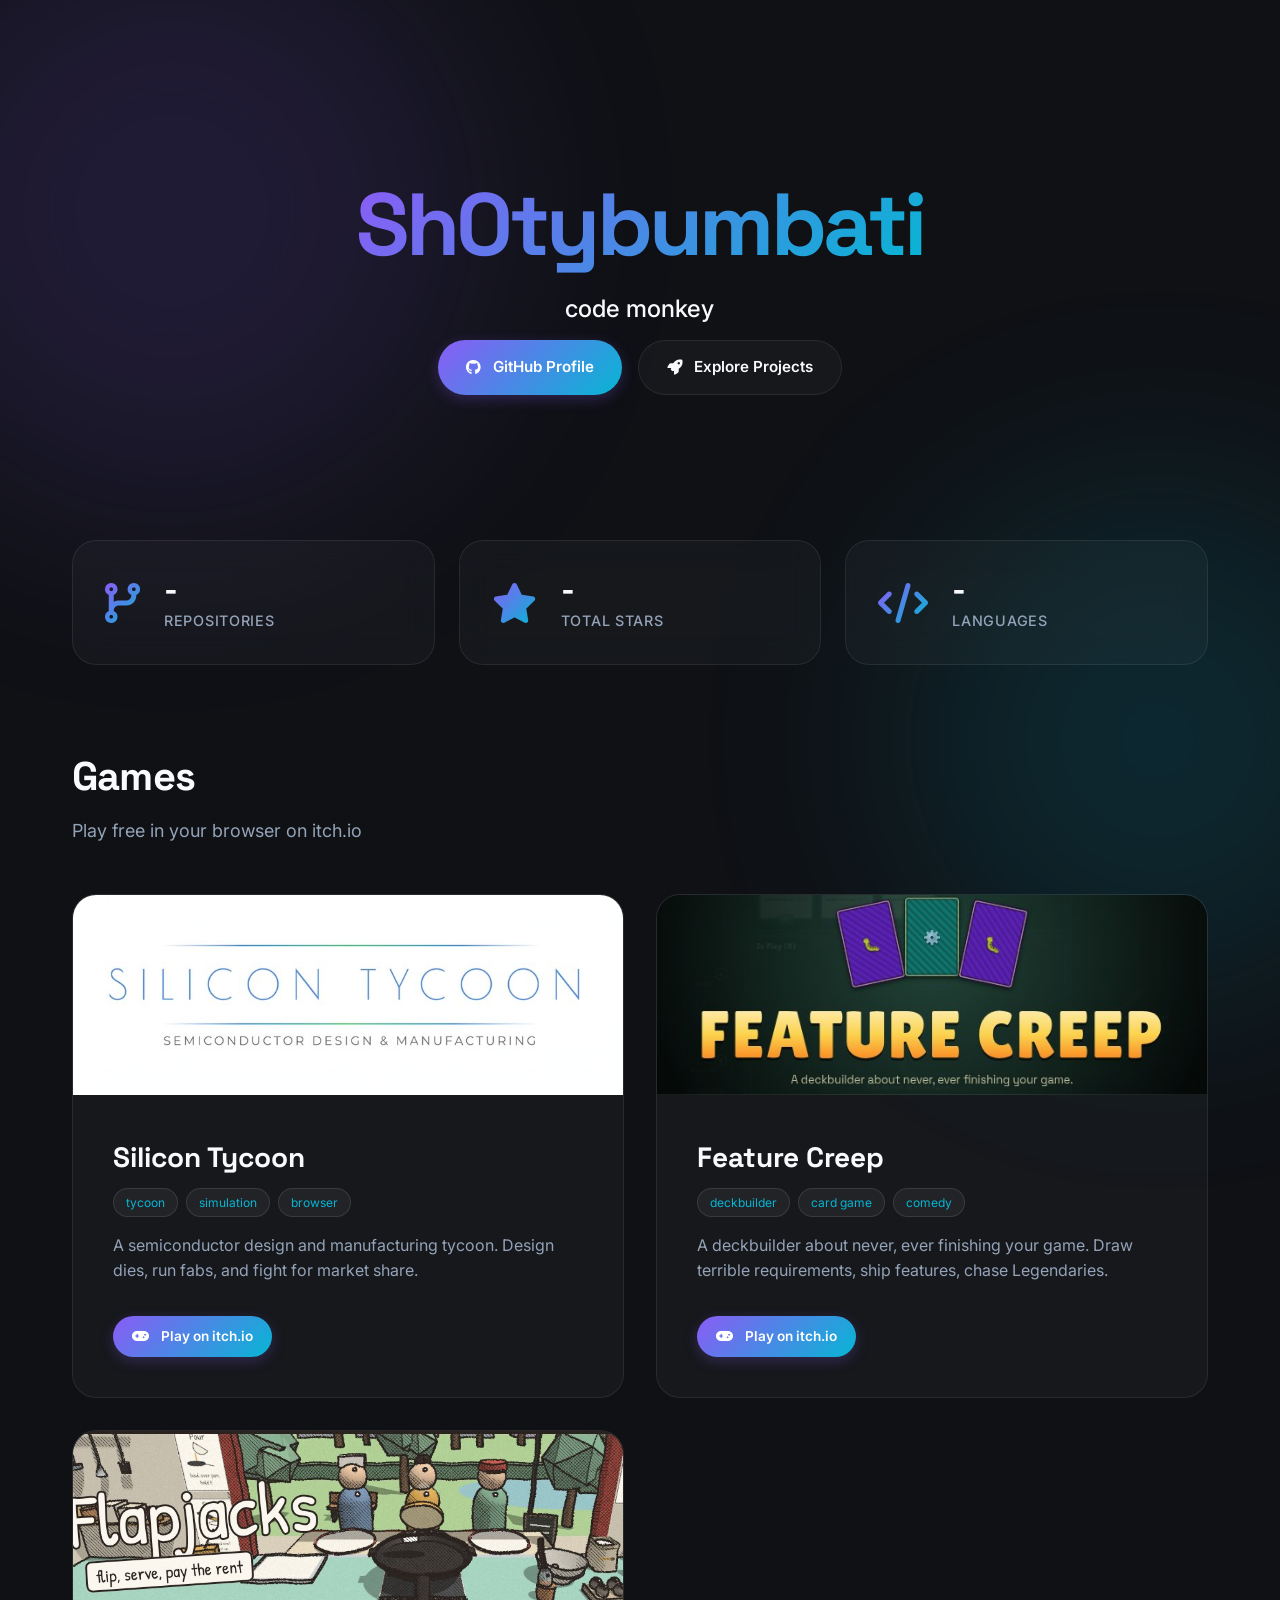
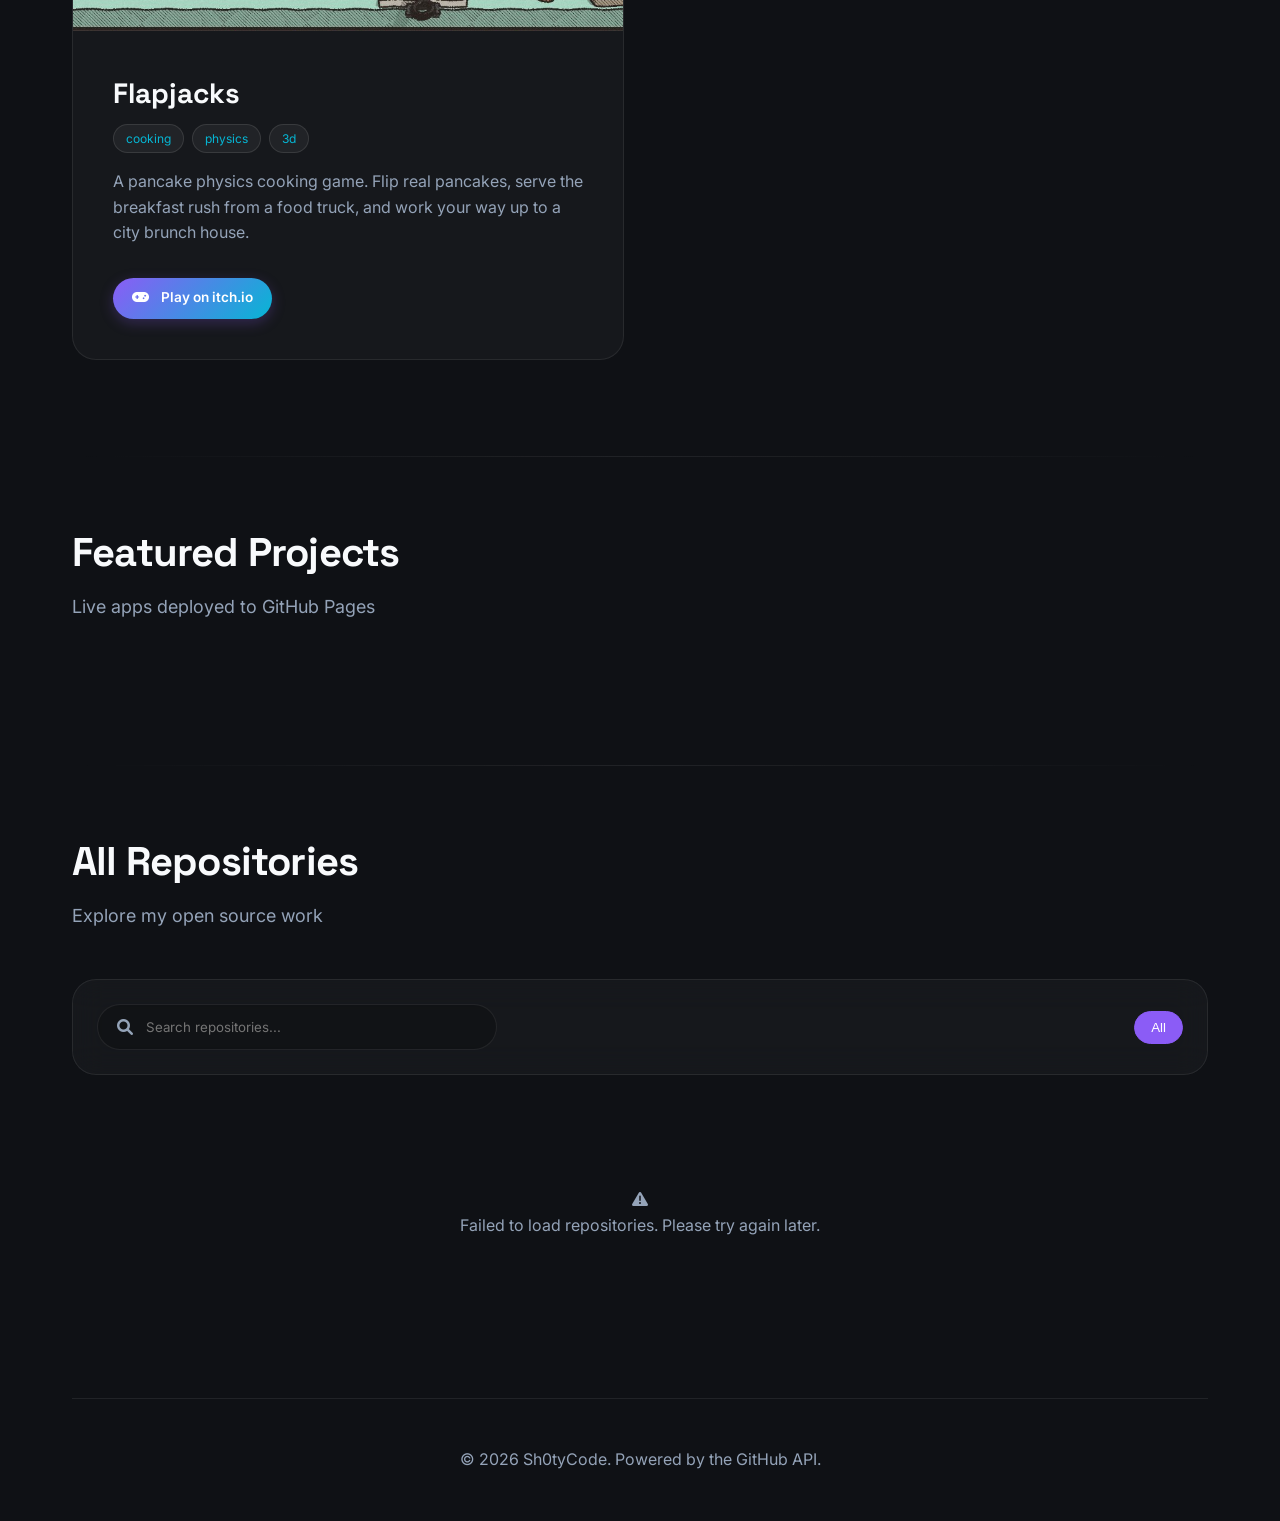
==== index.html @ 75cff3b1 "Add Flapjacks to the Games section Co-Authored-By: Claude Opus 5.5 <noreply@anthropic.com>" ====
<!DOCTYPE html>
<html lang="en">
<head>
    <meta charset="UTF-8">
    <meta name="viewport" content="width=device-width, initial-scale=1.0">
    <title>Sh0tyCode Portfolio</title>
    <!-- Modern Fonts -->
    <link rel="preconnect" href="https://fonts.googleapis.com">
    <link rel="preconnect" href="https://fonts.gstatic.com" crossorigin>
    <link href="https://fonts.googleapis.com/css2?family=Inter:wght@300;400;500;600&family=Space+Grotesk:wght@500;700&display=swap" rel="stylesheet">
    <link href="https://cdnjs.cloudflare.com/ajax/libs/font-awesome/6.0.0/css/all.min.css" rel="stylesheet">
    <link rel="stylesheet" href="style.css">
</head>
<body>
    <!-- Background Effects -->
    <div class="bg-glow bg-glow-1"></div>
    <div class="bg-glow bg-glow-2"></div>

    <div class="container">
        <!-- Hero Section -->
        <header class="hero">
            <div class="hero-content">
                <h1 class="hero-title">Sh0tybumbati</h1>
                <p class="hero-subtitle">code monkey</p>
                <div class="hero-links">
                    <a href="https://github.com/sh0tybumbati" class="btn btn-primary" target="_blank">
                        <i class="fab fa-github"></i> GitHub Profile
                    </a>
                    <a href="#featured" class="btn btn-secondary">
                        <i class="fas fa-rocket"></i> Explore Projects
                    </a>
                </div>
            </div>
        </header>

        <main class="main-content">
            <!-- Stats Section (Moved up for impact) -->
            <div class="stats-grid">
                <div class="stat-card glass-panel">
                    <i class="fas fa-code-branch stat-icon"></i>
                    <div class="stat-details">
                        <span class="stat-number" id="totalRepos">-</span>
                        <span class="stat-label">Repositories</span>
                    </div>
                </div>
                <div class="stat-card glass-panel">
                    <i class="fas fa-star stat-icon"></i>
                    <div class="stat-details">
                        <span class="stat-number" id="totalStars">-</span>
                        <span class="stat-label">Total Stars</span>
                    </div>
                </div>
                <div class="stat-card glass-panel">
                    <i class="fas fa-code stat-icon"></i>
                    <div class="stat-details">
                        <span class="stat-number" id="totalLanguages">-</span>
                        <span class="stat-label">Languages</span>
                    </div>
                </div>
            </div>

            <!-- Games Section: hand-maintained, since the game repos are private and the GitHub API can't list them -->
            <section id="games" class="section">
                <div class="section-header">
                    <h2 class="section-title">Games</h2>
                    <p class="section-subtitle">Play free in your browser on itch.io</p>
                </div>
                <div class="featured-grid">
                    <div class="featured-card">
                        <div class="featured-image" style="background-image: url('assets/img/silicon-tycoon.jpg');"></div>
                        <div class="featured-content">
                            <div style="margin-bottom: 1rem;">
                                <h3 class="featured-title" style="margin-bottom: 0.5rem;">Silicon Tycoon</h3>
                                <div style="display: flex; gap: 0.5rem; flex-wrap: wrap;">
                                    <span style="font-size: 0.75rem; padding: 0.25rem 0.75rem; background: rgba(255,255,255,0.05); border-radius: 99px; color: var(--accent-secondary); border: 1px solid rgba(255,255,255,0.1);">tycoon</span>
                                    <span style="font-size: 0.75rem; padding: 0.25rem 0.75rem; background: rgba(255,255,255,0.05); border-radius: 99px; color: var(--accent-secondary); border: 1px solid rgba(255,255,255,0.1);">simulation</span>
                                    <span style="font-size: 0.75rem; padding: 0.25rem 0.75rem; background: rgba(255,255,255,0.05); border-radius: 99px; color: var(--accent-secondary); border: 1px solid rgba(255,255,255,0.1);">browser</span>
                                </div>
                            </div>
                            <p class="featured-description">A semiconductor design and manufacturing tycoon. Design dies, run fabs, and fight for market share.</p>
                            <div class="featured-links">
                                <a href="https://sh0tybumbati.itch.io/silicon-tycoon" target="_blank" rel="noopener" class="btn btn-primary" style="padding: 0.6rem 1.2rem; font-size: 0.85rem;">
                                    <i class="fas fa-gamepad"></i> Play on itch.io
                                </a>
                            </div>
                        </div>
                    </div>
                    <div class="featured-card">
                        <div class="featured-image" style="background-image: url('assets/img/feature-creep.jpg');"></div>
                        <div class="featured-content">
                            <div style="margin-bottom: 1rem;">
                                <h3 class="featured-title" style="margin-bottom: 0.5rem;">Feature Creep</h3>
                                <div style="display: flex; gap: 0.5rem; flex-wrap: wrap;">
                                    <span style="font-size: 0.75rem; padding: 0.25rem 0.75rem; background: rgba(255,255,255,0.05); border-radius: 99px; color: var(--accent-secondary); border: 1px solid rgba(255,255,255,0.1);">deckbuilder</span>
                                    <span style="font-size: 0.75rem; padding: 0.25rem 0.75rem; background: rgba(255,255,255,0.05); border-radius: 99px; color: var(--accent-secondary); border: 1px solid rgba(255,255,255,0.1);">card game</span>
                                    <span style="font-size: 0.75rem; padding: 0.25rem 0.75rem; background: rgba(255,255,255,0.05); border-radius: 99px; color: var(--accent-secondary); border: 1px solid rgba(255,255,255,0.1);">comedy</span>
                                </div>
                            </div>
                            <p class="featured-description">A deckbuilder about never, ever finishing your game. Draw terrible requirements, ship features, chase Legendaries.</p>
                            <div class="featured-links">
                                <a href="https://sh0tybumbati.itch.io/feature-creep" target="_blank" rel="noopener" class="btn btn-primary" style="padding: 0.6rem 1.2rem; font-size: 0.85rem;">
                                    <i class="fas fa-gamepad"></i> Play on itch.io
                                </a>
                            </div>
                        </div>
                    </div>
                    <div class="featured-card">
                        <div class="featured-image" style="background-image: url('assets/img/flapjacks.jpg');"></div>
                        <div class="featured-content">
                            <div style="margin-bottom: 1rem;">
                                <h3 class="featured-title" style="margin-bottom: 0.5rem;">Flapjacks</h3>
                                <div style="display: flex; gap: 0.5rem; flex-wrap: wrap;">
                                    <span style="font-size: 0.75rem; padding: 0.25rem 0.75rem; background: rgba(255,255,255,0.05); border-radius: 99px; color: var(--accent-secondary); border: 1px solid rgba(255,255,255,0.1);">cooking</span>
                                    <span style="font-size: 0.75rem; padding: 0.25rem 0.75rem; background: rgba(255,255,255,0.05); border-radius: 99px; color: var(--accent-secondary); border: 1px solid rgba(255,255,255,0.1);">physics</span>
                                    <span style="font-size: 0.75rem; padding: 0.25rem 0.75rem; background: rgba(255,255,255,0.05); border-radius: 99px; color: var(--accent-secondary); border: 1px solid rgba(255,255,255,0.1);">3d</span>
                                </div>
                            </div>
                            <p class="featured-description">A pancake physics cooking game. Flip real pancakes, serve the breakfast rush from a food truck, and work your way up to a city brunch house.</p>
                            <div class="featured-links">
                                <a href="https://sh0tybumbati.itch.io/flapjacks" target="_blank" rel="noopener" class="btn btn-primary" style="padding: 0.6rem 1.2rem; font-size: 0.85rem;">
                                    <i class="fas fa-gamepad"></i> Play on itch.io
                                </a>
                            </div>
                        </div>
                    </div>
                </div>
            </section>

            <div class="divider"></div>

            <!-- Featured Projects Section -->
            <section id="featured" class="section">
                <div class="section-header">
                    <h2 class="section-title">Featured Projects</h2>
                    <p class="section-subtitle">Live apps deployed to GitHub Pages</p>
                </div>
                <div id="featuredProjects" class="featured-grid">
                    <!-- Featured injected here via JS -->
                </div>
            </section>

            <div class="divider"></div>

            <!-- All Repositories Section -->
            <section id="all-repos" class="section">
                <div class="section-header">
                    <h2 class="section-title">All Repositories</h2>
                    <p class="section-subtitle">Explore my open source work</p>
                </div>

                <div class="controls-panel glass-panel">
                    <div class="search-wrapper">
                        <i class="fas fa-search search-icon"></i>
                        <input type="text" class="search-input" placeholder="Search repositories..." id="searchInput">
                    </div>
                    <div class="filter-wrapper" id="filterContainer">
                        <button class="filter-btn active" data-filter="all">All</button>
                        <!-- Language filters injected here via JS -->
                    </div>
                </div>

                <div id="loading" class="state-message">
                    <div class="spinner"></div>
                    <p>Fetching repositories...</p>
                </div>

                <div id="error" class="state-message error" style="display: none;">
                    <i class="fas fa-exclamation-triangle"></i>
                    <p>Failed to load repositories. Please try again later.</p>
                </div>

                <div id="noResults" class="state-message" style="display: none;">
                    <i class="fas fa-ghost"></i>
                    <p>No repositories found matching your search.</p>
                </div>

                <div id="reposGrid" class="repos-grid">
                    <!-- Repos injected here via JS -->
                </div>
            </section>
        </main>

        <footer class="footer">
            <p>&copy; 2026 Sh0tyCode. Powered by the GitHub API.</p>
        </footer>
    </div>

    <script src="script.js"></script>
</body>
</html>
---- style.css ----
:root {
    /* Modern Dark Theme Colors */
    --bg-dark: #0f1115;
    --bg-card: rgba(255, 255, 255, 0.03);
    --bg-card-hover: rgba(255, 255, 255, 0.06);
    --border-color: rgba(255, 255, 255, 0.08);
    
    /* Accents */
    --accent-primary: #8b5cf6;
    --accent-secondary: #06b6d4;
    --accent-gradient: linear-gradient(135deg, var(--accent-primary), var(--accent-secondary));
    
    /* Text */
    --text-main: #f8fafc;
    --text-muted: #94a3b8;
    
    /* Typography */
    --font-sans: 'Inter', system-ui, -apple-system, sans-serif;
    --font-display: 'Space Grotesk', system-ui, -apple-system, sans-serif;
}

* {
    margin: 0;
    padding: 0;
    box-sizing: border-box;
}

body {
    background-color: var(--bg-dark);
    color: var(--text-main);
    font-family: var(--font-sans);
    line-height: 1.6;
    overflow-x: hidden;
    position: relative;
    min-height: 100vh;
}

/* Background Ambient Glow */
.bg-glow {
    position: fixed;
    border-radius: 50%;
    filter: blur(120px);
    z-index: -1;
    opacity: 0.15;
}

.bg-glow-1 {
    top: -10%;
    left: -10%;
    width: 600px;
    height: 600px;
    background: var(--accent-primary);
}

.bg-glow-2 {
    bottom: -10%;
    right: -10%;
    width: 500px;
    height: 500px;
    background: var(--accent-secondary);
}

.container {
    max-width: 1200px;
    margin: 0 auto;
    padding: 0 2rem;
}

/* Glassmorphism Panel Base */
.glass-panel {
    background: var(--bg-card);
    border: 1px solid var(--border-color);
    backdrop-filter: blur(16px);
    -webkit-backdrop-filter: blur(16px);
    border-radius: 24px;
}

/* Buttons */
.btn {
    display: inline-flex;
    align-items: center;
    gap: 0.75rem;
    padding: 0.875rem 1.75rem;
    border-radius: 99px;
    font-weight: 600;
    text-decoration: none;
    transition: all 0.3s ease;
    font-size: 0.95rem;
}

.btn-primary {
    background: var(--accent-gradient);
    color: white;
    box-shadow: 0 4px 14px rgba(139, 92, 246, 0.25);
}

.btn-primary:hover {
    transform: translateY(-2px);
    box-shadow: 0 6px 20px rgba(139, 92, 246, 0.4);
}

.btn-secondary {
    background: var(--bg-card);
    color: var(--text-main);
    border: 1px solid var(--border-color);
}

.btn-secondary:hover {
    background: var(--bg-card-hover);
    transform: translateY(-2px);
}

/* Hero Section */
.hero {
    min-height: 60vh;
    display: flex;
    flex-direction: column;
    justify-content: center;
    align-items: center;
    text-align: center;
    padding: 6rem 0 4rem;
}

.hero-badge {
    display: inline-block;
    padding: 0.5rem 1rem;
    background: rgba(139, 92, 246, 0.1);
    color: #a78bfa;
    border-radius: 99px;
    font-size: 0.875rem;
    font-weight: 600;
    margin-bottom: 1.5rem;
    border: 1px solid rgba(139, 92, 246, 0.2);
}

.hero-title {
    font-family: var(--font-display);
    font-size: clamp(3rem, 8vw, 5.5rem);
    font-weight: 700;
    line-height: 1.1;
    margin-bottom: 1rem;
    background: var(--accent-gradient);
    -webkit-background-clip: text;
    -webkit-text-fill-color: transparent;
    letter-spacing: -0.04em;
}

.hero-subtitle {
    font-size: 1.5rem;
    color: var(--text-main);
    font-weight: 500;
    margin-bottom: 0.75rem;
}

.hero-description {
    font-size: 1.125rem;
    color: var(--text-muted);
    max-width: 600px;
    margin: 0 auto 2.5rem;
}

.hero-links {
    display: flex;
    gap: 1rem;
    justify-content: center;
}

/* Stats Section */
.stats-grid {
    display: grid;
    grid-template-columns: repeat(auto-fit, minmax(250px, 1fr));
    gap: 1.5rem;
    margin-bottom: 5rem;
}

.stat-card {
    padding: 2rem;
    display: flex;
    align-items: center;
    gap: 1.5rem;
    transition: transform 0.3s ease;
}

.stat-card:hover {
    transform: translateY(-5px);
}

.stat-icon {
    font-size: 2.5rem;
    background: var(--accent-gradient);
    -webkit-background-clip: text;
    -webkit-text-fill-color: transparent;
}

.stat-details {
    display: flex;
    flex-direction: column;
}

.stat-number {
    font-family: var(--font-display);
    font-size: 2rem;
    font-weight: 700;
    line-height: 1;
    margin-bottom: 0.25rem;
}

.stat-label {
    color: var(--text-muted);
    font-size: 0.9rem;
    font-weight: 500;
    text-transform: uppercase;
    letter-spacing: 0.05em;
}

/* Common Section Styles */
.section {
    margin-bottom: 6rem;
}

.section-header {
    margin-bottom: 3rem;
}

.section-title {
    font-family: var(--font-display);
    font-size: 2.5rem;
    margin-bottom: 0.5rem;
    letter-spacing: -0.02em;
}

.section-subtitle {
    color: var(--text-muted);
    font-size: 1.125rem;
}

/* Featured Projects Grid */
.featured-grid {
    display: grid;
    grid-template-columns: repeat(auto-fit, minmax(400px, 1fr));
    gap: 2rem;
}

.featured-card {
    background: var(--bg-card);
    border: 1px solid var(--border-color);
    border-radius: 24px;
    display: flex;
    flex-direction: column;
    transition: all 0.4s cubic-bezier(0.175, 0.885, 0.32, 1.275);
    position: relative;
    overflow: hidden;
}

.featured-image {
    width: 100%;
    height: 200px;
    background-size: cover;
    background-position: center;
    border-bottom: 1px solid var(--border-color);
}

.featured-content {
    padding: 2.5rem;
    display: flex;
    flex-direction: column;
    flex-grow: 1;
}

.featured-card::before {
    content: '';
    position: absolute;
    top: 0;
    left: 0;
    width: 100%;
    height: 4px;
    background: var(--accent-gradient);
    opacity: 0;
    transition: opacity 0.3s ease;
}

.featured-card:hover {
    transform: translateY(-8px);
    background: var(--bg-card-hover);
    box-shadow: 0 20px 40px rgba(0, 0, 0, 0.2);
}

.featured-card:hover::before {
    opacity: 1;
}

.featured-title {
    font-family: var(--font-display);
    font-size: 1.75rem;
    margin-bottom: 1rem;
}

.featured-description {
    color: var(--text-muted);
    margin-bottom: 2rem;
    flex-grow: 1;
}

.featured-links {
    display: flex;
    gap: 1rem;
}

/* Divider */
.divider {
    height: 1px;
    background: linear-gradient(90deg, transparent, var(--border-color), transparent);
    margin: 4rem 0;
}

/* Controls Panel (Search & Filter) */
.controls-panel {
    padding: 1.5rem;
    margin-bottom: 3rem;
    display: flex;
    flex-direction: column;
    gap: 1.5rem;
}

@media (min-width: 768px) {
    .controls-panel {
        flex-direction: row;
        align-items: center;
        justify-content: space-between;
    }
}

.search-wrapper {
    position: relative;
    flex: 1;
    max-width: 400px;
}

.search-icon {
    position: absolute;
    left: 1.25rem;
    top: 50%;
    transform: translateY(-50%);
    color: var(--text-muted);
}

.search-input {
    width: 100%;
    background: rgba(0,0,0,0.2);
    border: 1px solid var(--border-color);
    border-radius: 99px;
    padding: 0.875rem 1.25rem 0.875rem 3rem;
    color: var(--text-main);
    font-family: var(--font-sans);
    transition: all 0.3s ease;
}

.search-input:focus {
    outline: none;
    border-color: var(--accent-primary);
    background: rgba(0,0,0,0.4);
}

.filter-wrapper {
    display: flex;
    gap: 0.5rem;
    flex-wrap: wrap;
}

.filter-btn {
    background: transparent;
    border: 1px solid var(--border-color);
    color: var(--text-muted);
    padding: 0.5rem 1rem;
    border-radius: 99px;
    cursor: pointer;
    font-weight: 500;
    transition: all 0.2s ease;
}

.filter-btn:hover {
    color: var(--text-main);
    border-color: var(--text-muted);
}

.filter-btn.active {
    background: var(--accent-primary);
    color: white;
    border-color: var(--accent-primary);
}

/* Regular Repos Grid */
.repos-grid {
    display: grid;
    grid-template-columns: repeat(auto-fill, minmax(300px, 1fr));
    gap: 1.5rem;
}

.repo-card {
    background: var(--bg-card);
    border: 1px solid var(--border-color);
    border-radius: 16px;
    padding: 1.5rem;
    display: flex;
    flex-direction: column;
    transition: all 0.3s ease;
}

.repo-card:hover {
    background: var(--bg-card-hover);
    transform: translateY(-4px);
    border-color: rgba(255, 255, 255, 0.15);
}

.repo-header {
    display: flex;
    justify-content: space-between;
    align-items: flex-start;
    margin-bottom: 0.75rem;
}

.repo-name {
    font-weight: 600;
    font-size: 1.25rem;
    color: var(--text-main);
    text-decoration: none;
    word-break: break-word;
}

.repo-name:hover {
    color: var(--accent-primary);
}

.repo-description {
    color: var(--text-muted);
    font-size: 0.95rem;
    margin-bottom: 1.5rem;
    flex-grow: 1;
}

.repo-stats {
    display: flex;
    gap: 1.25rem;
    margin-bottom: 1.5rem;
    color: var(--text-muted);
    font-size: 0.875rem;
}

.repo-meta {
    display: flex;
    justify-content: space-between;
    align-items: center;
    font-size: 0.8rem;
    color: var(--text-muted);
}

.language-dot {
    display: inline-block;
    width: 8px;
    height: 8px;
    border-radius: 50%;
    margin-right: 6px;
}

/* State Messages */
.state-message {
    text-align: center;
    padding: 4rem 0;
    color: var(--text-muted);
}

.spinner {
    width: 40px;
    height: 40px;
    border: 3px solid rgba(255,255,255,0.1);
    border-top-color: var(--accent-primary);
    border-radius: 50%;
    margin: 0 auto 1rem;
    animation: spin 1s linear infinite;
}

@keyframes spin {
    to { transform: rotate(360deg); }
}

/* Footer */
.footer {
    text-align: center;
    padding: 3rem 0;
    color: var(--text-muted);
    border-top: 1px solid var(--border-color);
}

/* Responsive */
@media (max-width: 768px) {
    .featured-grid {
        grid-template-columns: 1fr;
    }
    
    .hero {
        min-height: auto;
        padding: 4rem 0;
    }
    
    .hero-links {
        flex-direction: column;
    }
}
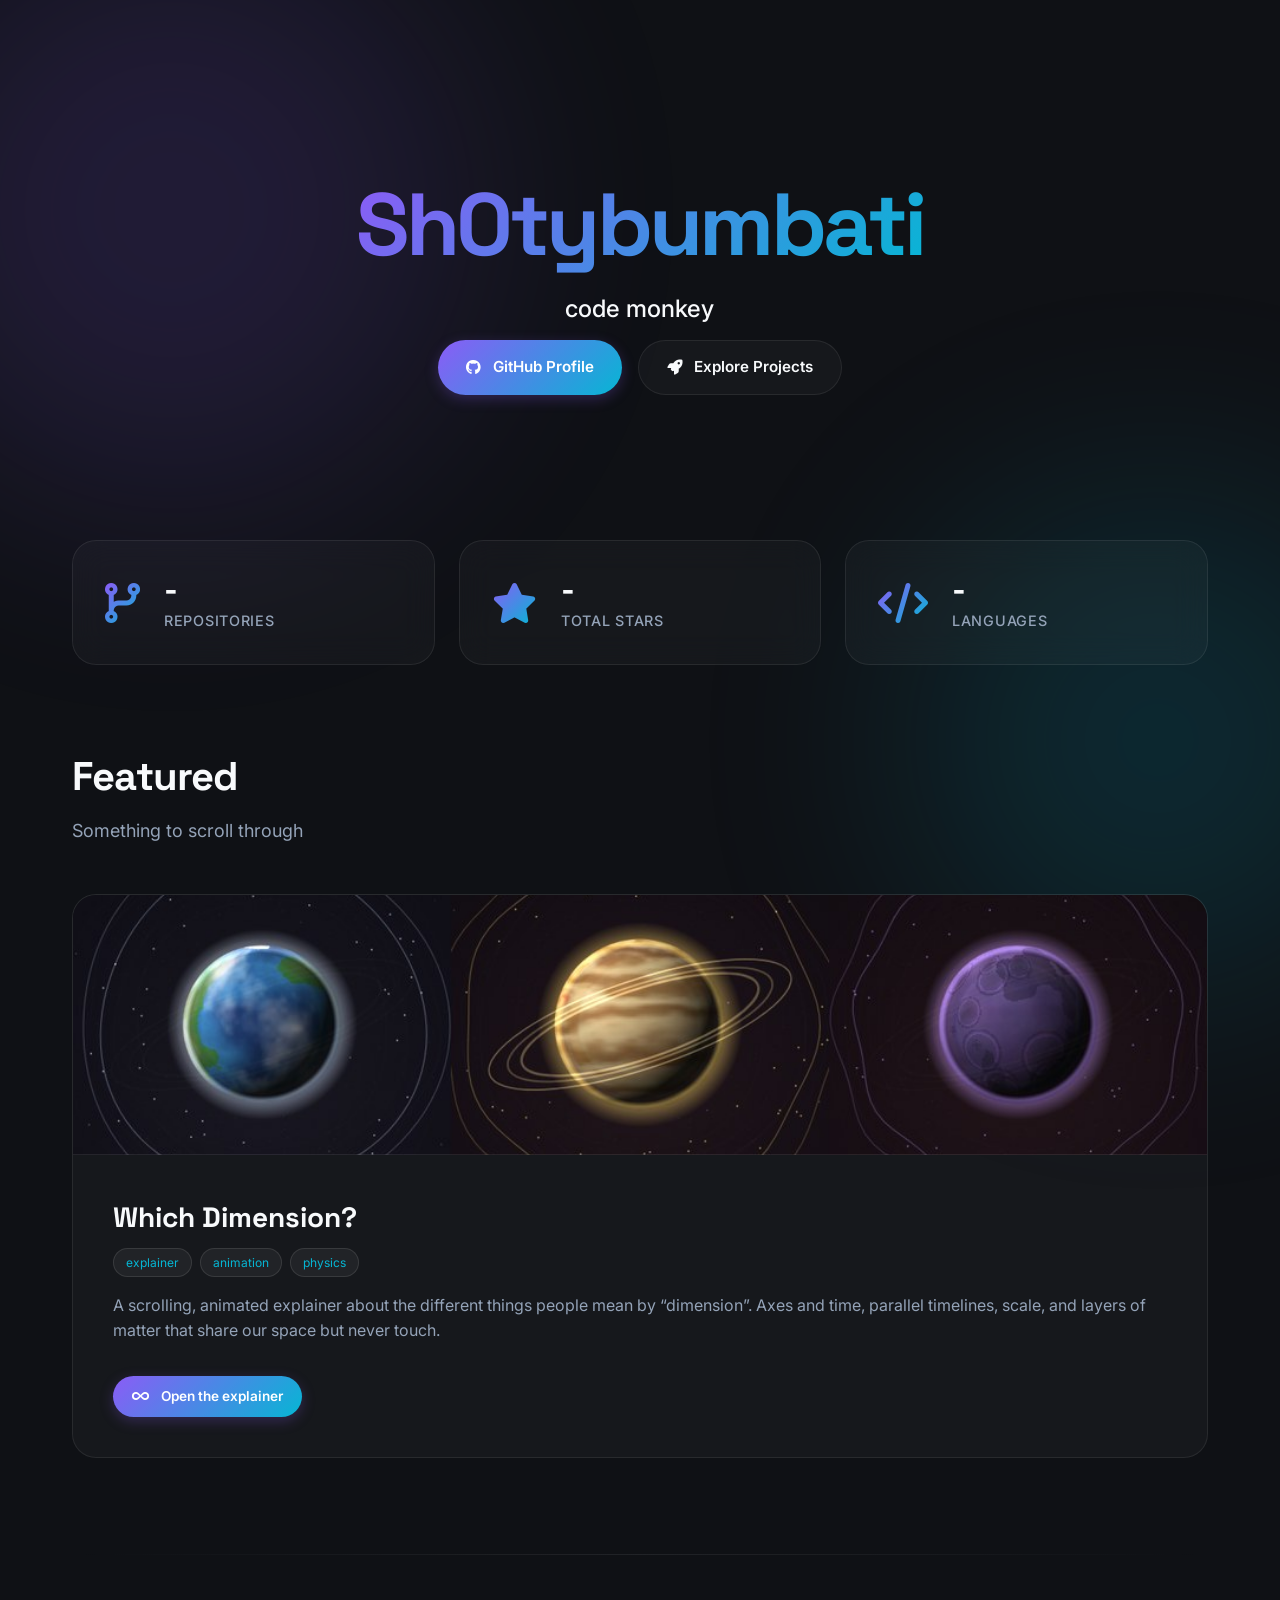
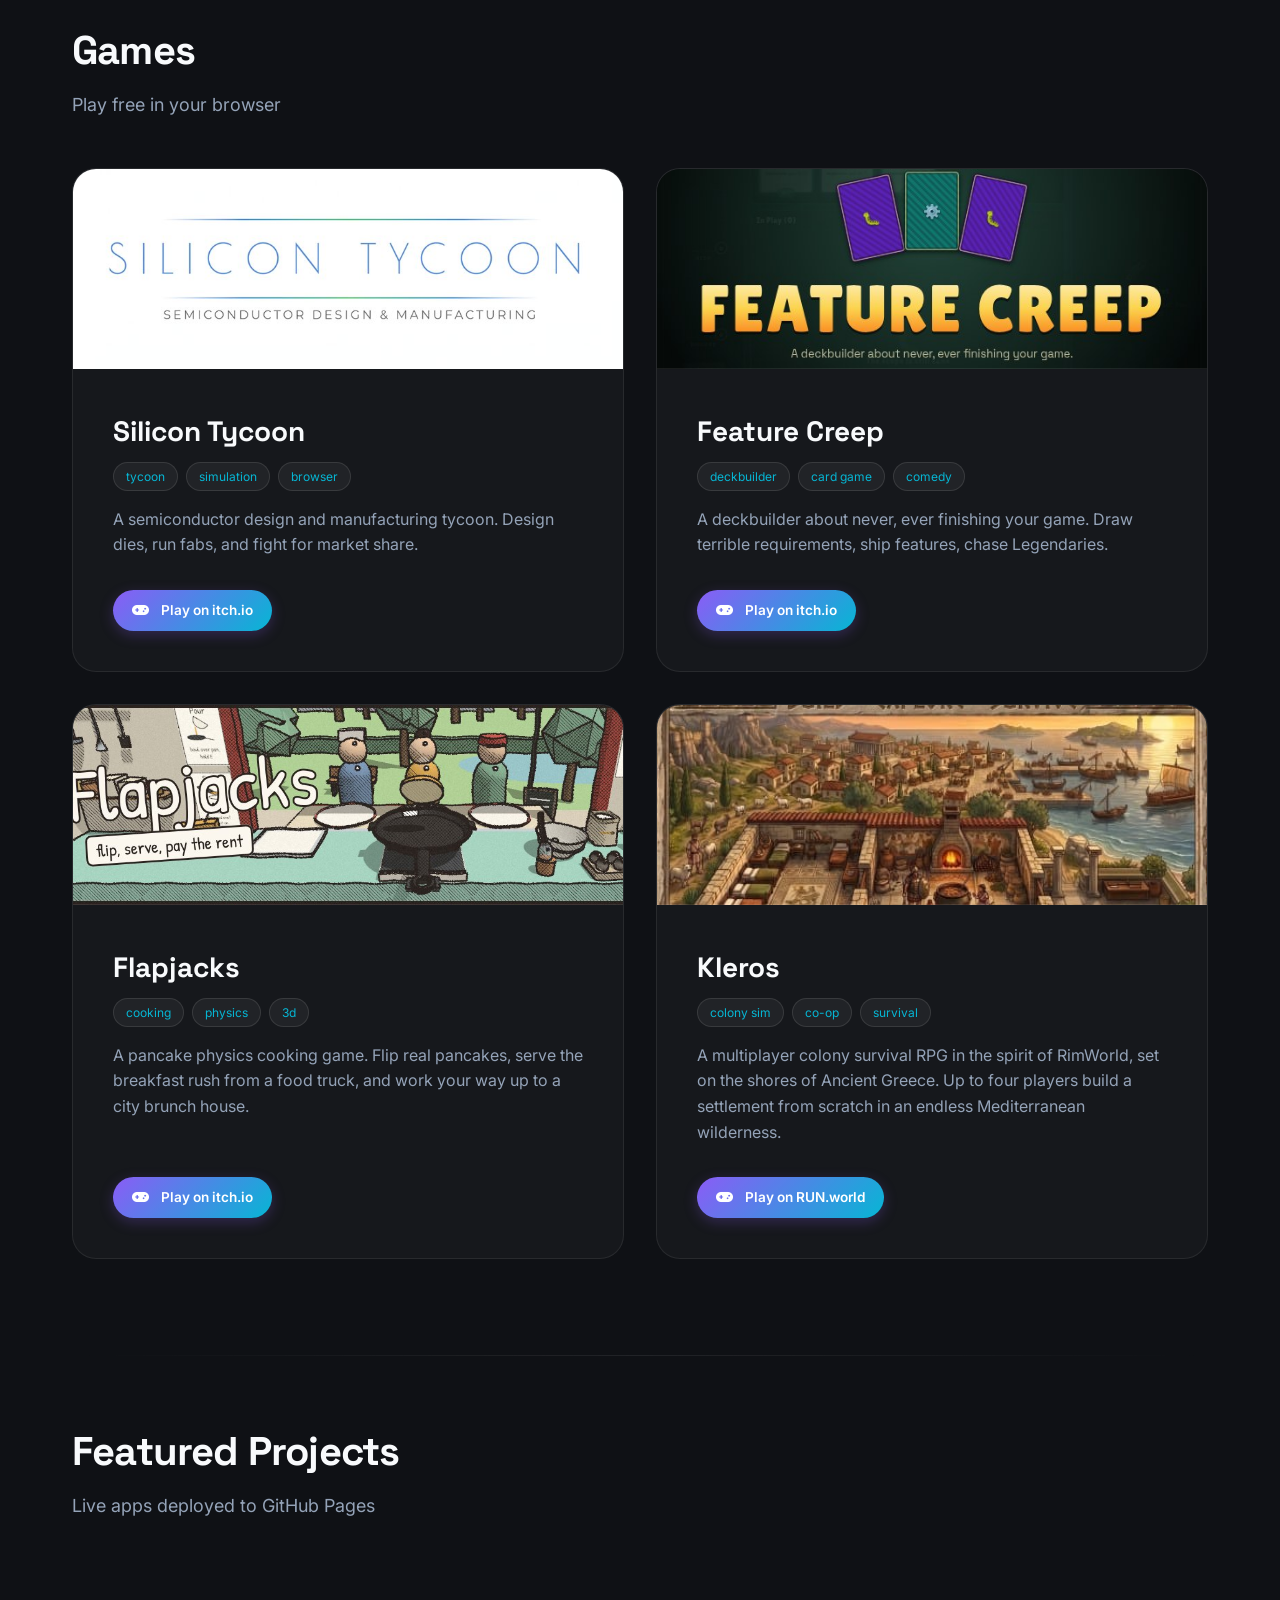
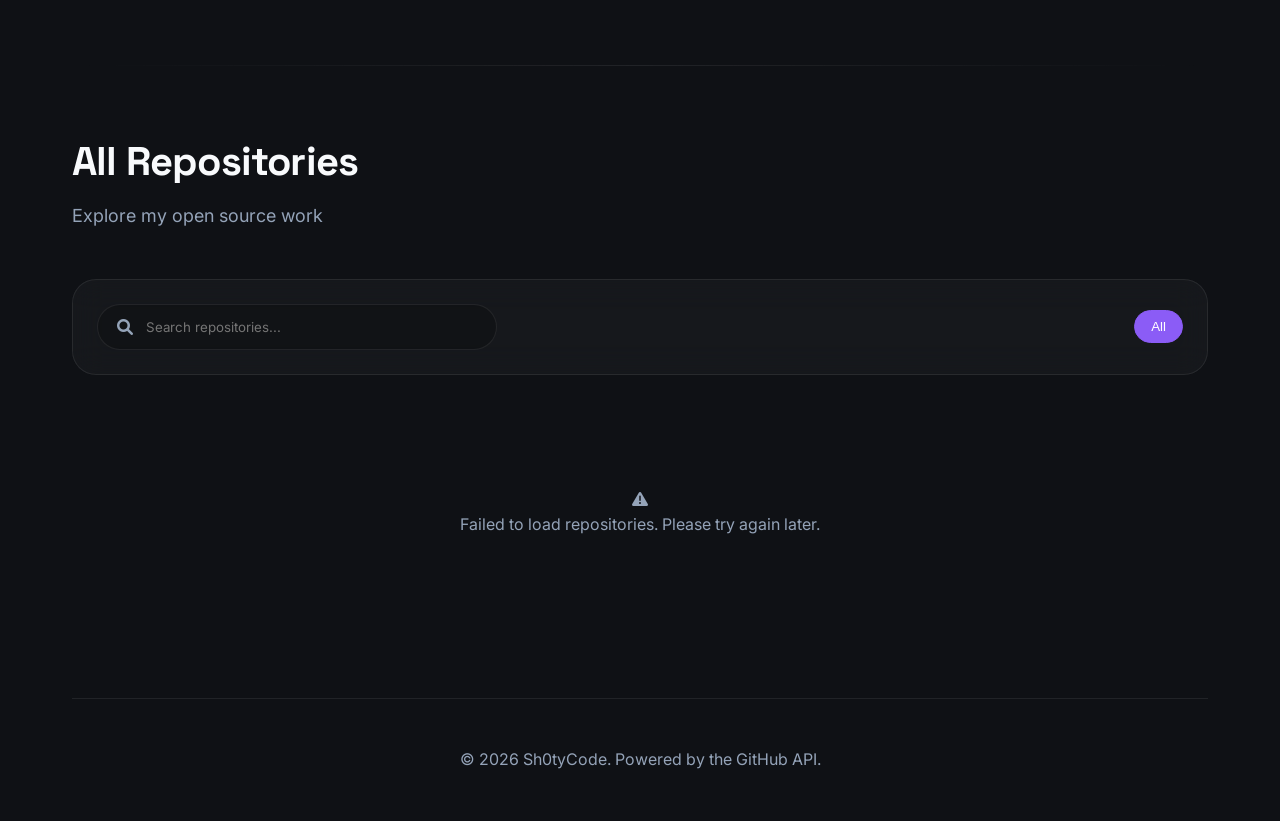
==== commit eacde180: "Add Featured section above Games; add Kleros to Games Co-Authored-By: Claude Sonnet 5.5 <noreply@ant" ====
--- a/index.html
+++ b/index.html
@@ -59,11 +59,40 @@
                 </div>
             </div>
 
+            <!-- Spotlight: one hand-picked thing, above Games -->
+            <section id="spotlight" class="section">
+                <div class="section-header">
+                    <h2 class="section-title">Featured</h2>
+                    <p class="section-subtitle">Something to scroll through</p>
+                </div>
+                <div class="featured-grid" style="grid-template-columns: 1fr;">
+                    <div class="featured-card">
+                        <div class="featured-image" style="background-image: url('assets/img/dimensions.jpg'); height: 260px;"></div>
+                        <div class="featured-content">
+                            <div style="margin-bottom: 1rem;">
+                                <h3 class="featured-title" style="margin-bottom: 0.5rem;">Which Dimension?</h3>
+                                <div style="display: flex; gap: 0.5rem; flex-wrap: wrap;">
+                                    <span style="font-size: 0.75rem; padding: 0.25rem 0.75rem; background: rgba(255,255,255,0.05); border-radius: 99px; color: var(--accent-secondary); border: 1px solid rgba(255,255,255,0.1);">explainer</span><span style="font-size: 0.75rem; padding: 0.25rem 0.75rem; background: rgba(255,255,255,0.05); border-radius: 99px; color: var(--accent-secondary); border: 1px solid rgba(255,255,255,0.1);">animation</span><span style="font-size: 0.75rem; padding: 0.25rem 0.75rem; background: rgba(255,255,255,0.05); border-radius: 99px; color: var(--accent-secondary); border: 1px solid rgba(255,255,255,0.1);">physics</span>
+                                </div>
+                            </div>
+                            <p class="featured-description">A scrolling, animated explainer about the different things people mean by &ldquo;dimension&rdquo;. Axes and time, parallel timelines, scale, and layers of matter that share our space but never touch.</p>
+                            <div class="featured-links">
+                                <a href="dimensions/" target="_blank" rel="noopener" class="btn btn-primary" style="padding: 0.6rem 1.2rem; font-size: 0.85rem;">
+                                    <i class="fas fa-infinity"></i> Open the explainer
+                                </a>
+                            </div>
+                        </div>
+                    </div>
+                </div>
+            </section>
+
+            <div class="divider"></div>
+
             <!-- Games Section: hand-maintained, since the game repos are private and the GitHub API can't list them -->
             <section id="games" class="section">
                 <div class="section-header">
                     <h2 class="section-title">Games</h2>
-                    <p class="section-subtitle">Play free in your browser on itch.io</p>
+                    <p class="section-subtitle">Play free in your browser</p>
                 </div>
                 <div class="featured-grid">
                     <div class="featured-card">
@@ -119,6 +148,23 @@
                             <div class="featured-links">
                                 <a href="https://sh0tybumbati.itch.io/flapjacks" target="_blank" rel="noopener" class="btn btn-primary" style="padding: 0.6rem 1.2rem; font-size: 0.85rem;">
                                     <i class="fas fa-gamepad"></i> Play on itch.io
+                                </a>
+                            </div>
+                        </div>
+                    </div>
+                    <div class="featured-card">
+                        <div class="featured-image" style="background-image: url('assets/img/kleros.jpg');"></div>
+                        <div class="featured-content">
+                            <div style="margin-bottom: 1rem;">
+                                <h3 class="featured-title" style="margin-bottom: 0.5rem;">Kleros</h3>
+                                <div style="display: flex; gap: 0.5rem; flex-wrap: wrap;">
+                                    <span style="font-size: 0.75rem; padding: 0.25rem 0.75rem; background: rgba(255,255,255,0.05); border-radius: 99px; color: var(--accent-secondary); border: 1px solid rgba(255,255,255,0.1);">colony sim</span><span style="font-size: 0.75rem; padding: 0.25rem 0.75rem; background: rgba(255,255,255,0.05); border-radius: 99px; color: var(--accent-secondary); border: 1px solid rgba(255,255,255,0.1);">co-op</span><span style="font-size: 0.75rem; padding: 0.25rem 0.75rem; background: rgba(255,255,255,0.05); border-radius: 99px; color: var(--accent-secondary); border: 1px solid rgba(255,255,255,0.1);">survival</span>
+                                </div>
+                            </div>
+                            <p class="featured-description">A multiplayer colony survival RPG in the spirit of RimWorld, set on the shores of Ancient Greece. Up to four players build a settlement from scratch in an endless Mediterranean wilderness.</p>
+                            <div class="featured-links">
+                                <a href="https://run.world/sh0tybumbati/kleros" target="_blank" rel="noopener" class="btn btn-primary" style="padding: 0.6rem 1.2rem; font-size: 0.85rem;">
+                                    <i class="fas fa-gamepad"></i> Play on RUN.world
                                 </a>
                             </div>
                         </div>
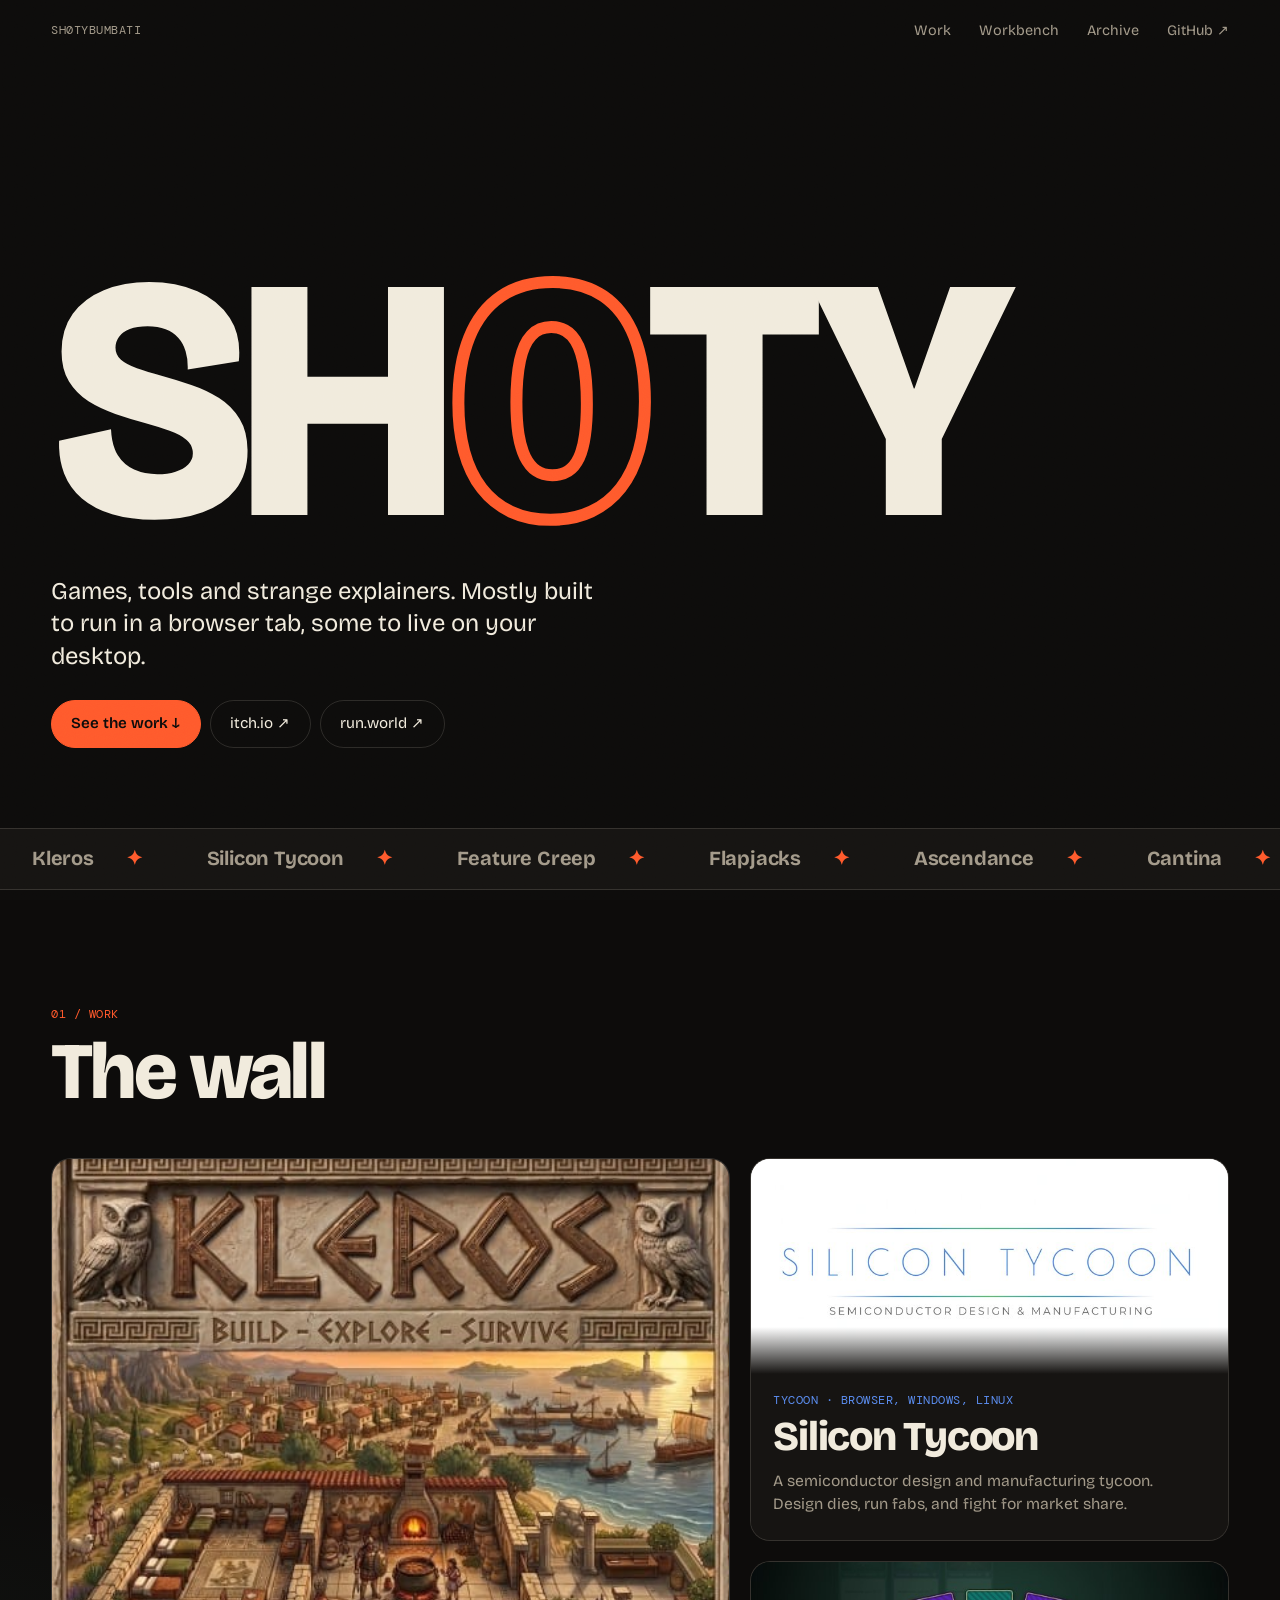
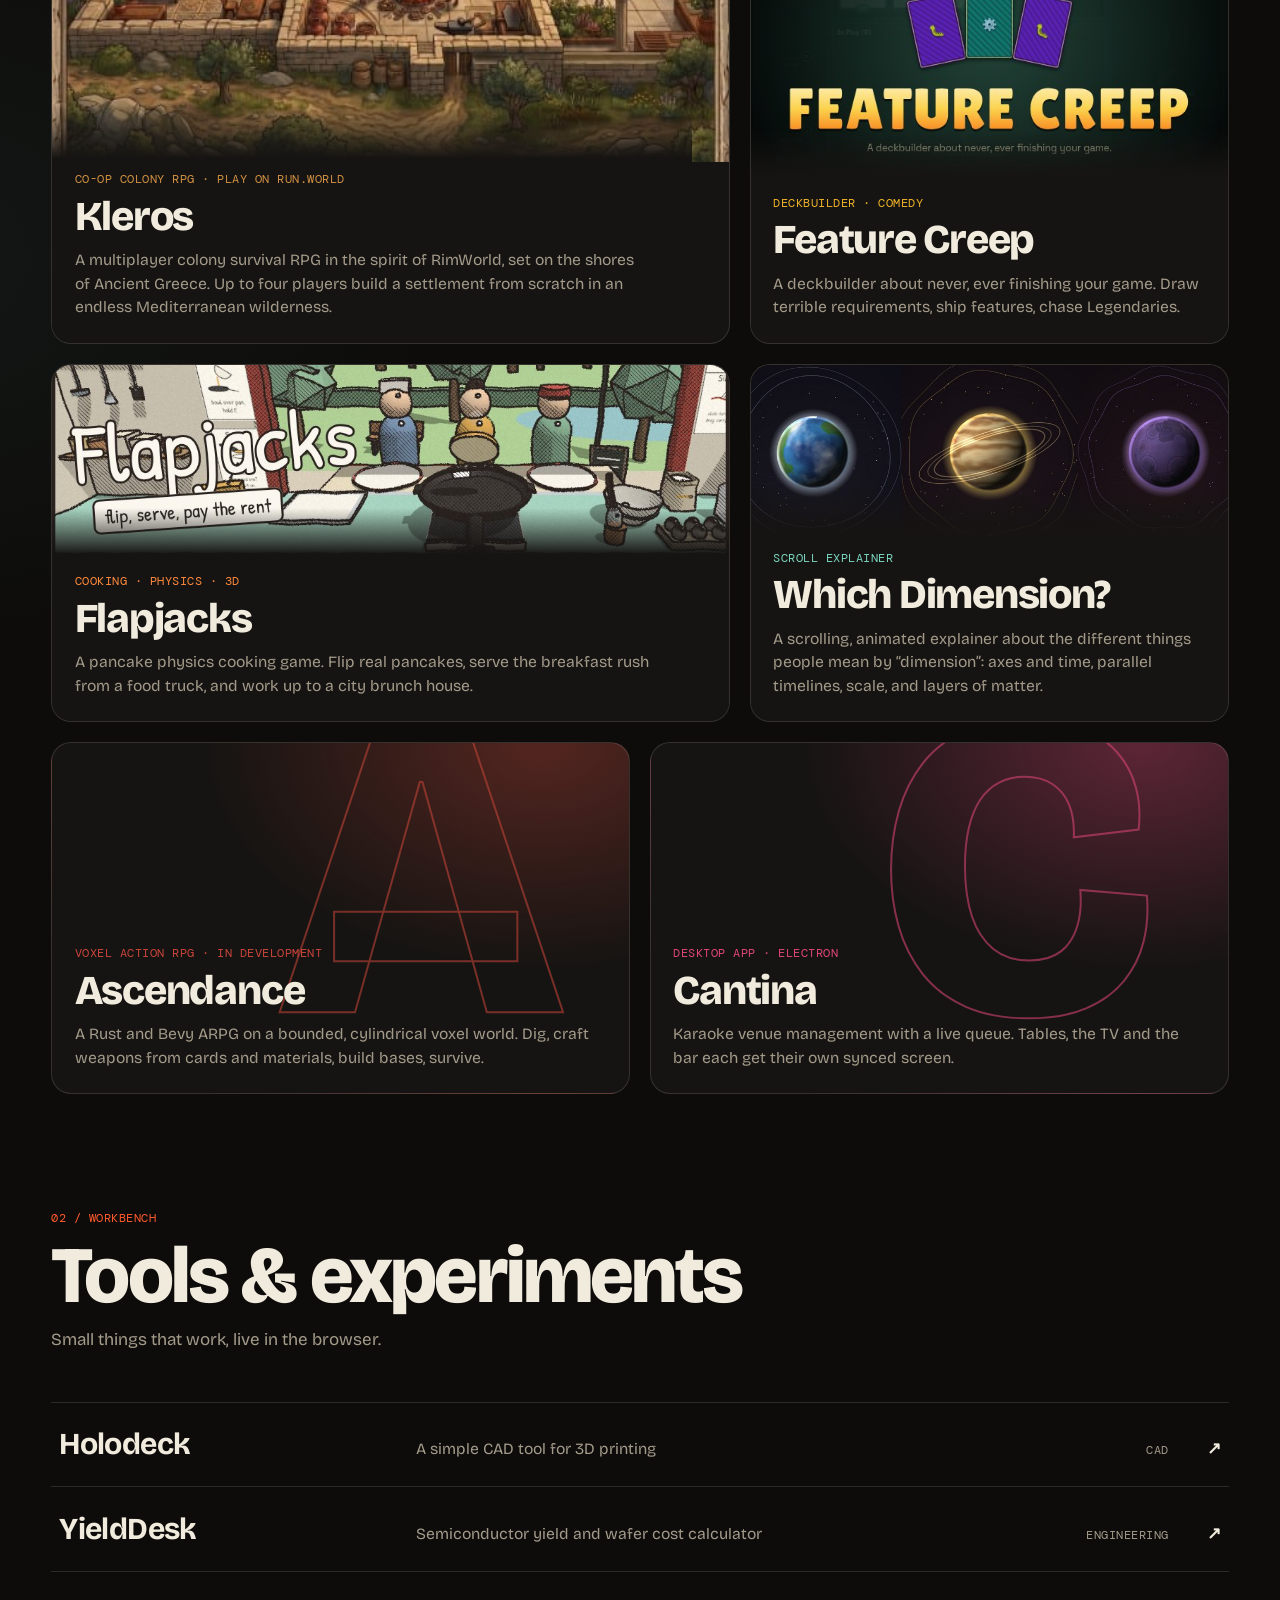
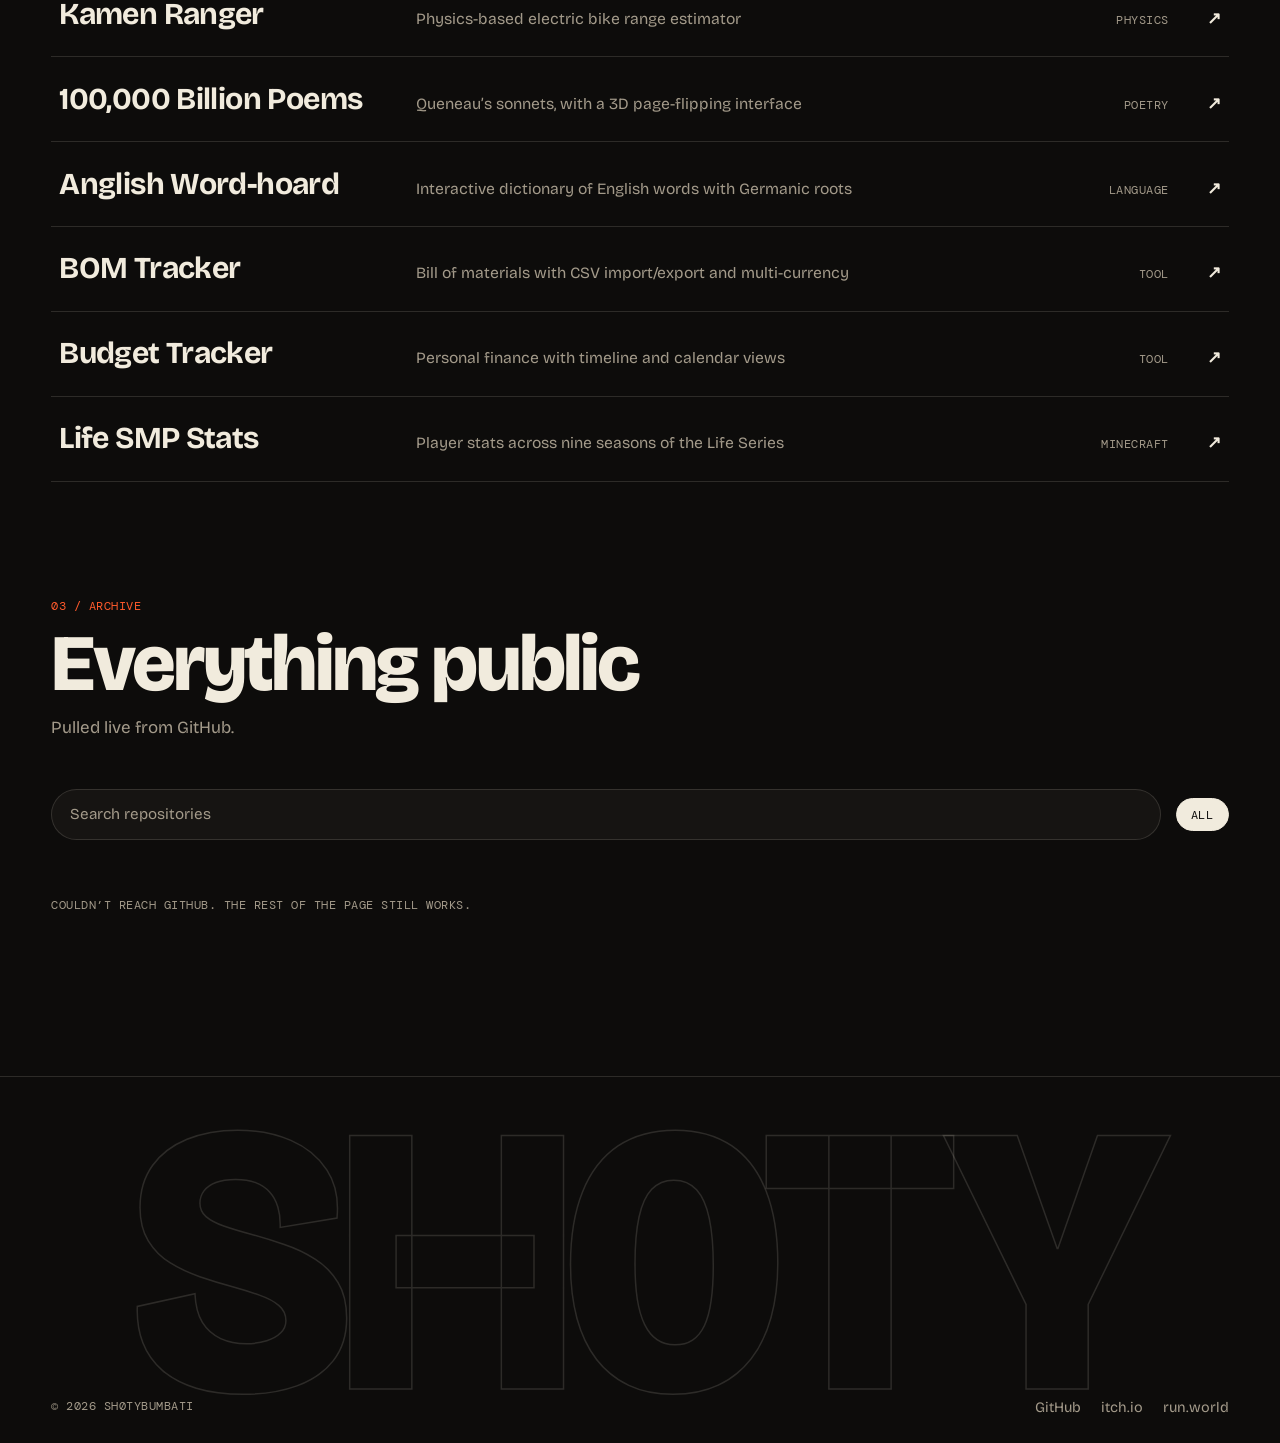
==== commit 91187ce6: "Redesign portfolio as a showcase Dark editorial layout: hero wordmark, project wall (Kleros, Silicon" ====
--- a/index.html
+++ b/index.html
@@ -3,234 +3,185 @@
 <head>
     <meta charset="UTF-8">
     <meta name="viewport" content="width=device-width, initial-scale=1.0">
-    <title>Sh0tyCode Portfolio</title>
-    <!-- Modern Fonts -->
+    <title>Sh0ty — games, tools &amp; strange explainers</title>
+    <meta name="description" content="Sh0tybumbati's portfolio: browser games, desktop apps, tools and animated explainers.">
+    <meta name="theme-color" content="#0d0c0b">
     <link rel="preconnect" href="https://fonts.googleapis.com">
     <link rel="preconnect" href="https://fonts.gstatic.com" crossorigin>
-    <link href="https://fonts.googleapis.com/css2?family=Inter:wght@300;400;500;600&family=Space+Grotesk:wght@500;700&display=swap" rel="stylesheet">
-    <link href="https://cdnjs.cloudflare.com/ajax/libs/font-awesome/6.0.0/css/all.min.css" rel="stylesheet">
+    <link href="https://fonts.googleapis.com/css2?family=Bricolage+Grotesque:opsz,wght@12..96,300..800&family=DM+Mono:wght@400;500&display=swap" rel="stylesheet">
     <link rel="stylesheet" href="style.css">
+    <script>document.documentElement.classList.add('js');</script>
 </head>
 <body>
-    <!-- Background Effects -->
-    <div class="bg-glow bg-glow-1"></div>
-    <div class="bg-glow bg-glow-2"></div>
+    <div class="grain" aria-hidden="true"></div>
 
-    <div class="container">
-        <!-- Hero Section -->
-        <header class="hero">
-            <div class="hero-content">
-                <h1 class="hero-title">Sh0tybumbati</h1>
-                <p class="hero-subtitle">code monkey</p>
-                <div class="hero-links">
-                    <a href="https://github.com/sh0tybumbati" class="btn btn-primary" target="_blank">
-                        <i class="fab fa-github"></i> GitHub Profile
-                    </a>
-                    <a href="#featured" class="btn btn-secondary">
-                        <i class="fas fa-rocket"></i> Explore Projects
-                    </a>
-                </div>
+    <header class="hero">
+        <nav class="topbar" aria-label="Elsewhere">
+            <span class="mono">sh0tybumbati</span>
+            <span class="topbar-links">
+                <a href="#wall">Work</a>
+                <a href="#bench">Workbench</a>
+                <a href="#archive">Archive</a>
+                <a href="https://github.com/sh0tybumbati" target="_blank" rel="noopener">GitHub&nbsp;↗</a>
+            </span>
+        </nav>
+
+        <h1 class="wordmark" aria-label="Sh0ty">
+            <span>SH</span><span class="zero">0</span><span>TY</span>
+        </h1>
+        <p class="lede">Games, tools and strange explainers. Mostly built to run in a browser tab, some to live on your desktop.</p>
+
+        <div class="hero-cta">
+            <a class="pill pill-solid" href="#wall">See the work <span aria-hidden="true">↓</span></a>
+            <a class="pill" href="https://sh0tybumbati.itch.io" target="_blank" rel="noopener">itch.io&nbsp;↗</a>
+            <a class="pill" href="https://run.world/sh0tybumbati" target="_blank" rel="noopener">run.world&nbsp;↗</a>
+        </div>
+    </header>
+
+    <div class="ticker" aria-hidden="true">
+        <div class="ticker-track">
+            <span>Kleros</span><span>Silicon Tycoon</span><span>Feature Creep</span><span>Flapjacks</span><span>Ascendance</span><span>Cantina</span><span>Which Dimension?</span><span>Holodeck</span>
+            <span>Kleros</span><span>Silicon Tycoon</span><span>Feature Creep</span><span>Flapjacks</span><span>Ascendance</span><span>Cantina</span><span>Which Dimension?</span><span>Holodeck</span>
+        </div>
+    </div>
+
+    <main>
+        <!-- The wall: hand-maintained, since most game repos are private and the GitHub API can't list them -->
+        <section id="wall" class="wall-section">
+            <div class="sec-head">
+                <p class="mono kicker">01 / Work</p>
+                <h2>The wall</h2>
             </div>
-        </header>
 
-        <main class="main-content">
-            <!-- Stats Section (Moved up for impact) -->
-            <div class="stats-grid">
-                <div class="stat-card glass-panel">
-                    <i class="fas fa-code-branch stat-icon"></i>
-                    <div class="stat-details">
-                        <span class="stat-number" id="totalRepos">-</span>
-                        <span class="stat-label">Repositories</span>
+            <div class="wall">
+                <a class="tile t-kleros" style="--c:#d19143" href="https://run.world/sh0tybumbati/kleros" target="_blank" rel="noopener">
+                    <div class="media" style="background-image:url('assets/img/kleros.jpg')"></div>
+                    <div class="cap">
+                        <span class="mono tag">Co-op colony RPG · play on run.world</span>
+                        <h3>Kleros</h3>
+                        <p>A multiplayer colony survival RPG in the spirit of RimWorld, set on the shores of Ancient Greece. Up to four players build a settlement from scratch in an endless Mediterranean wilderness.</p>
+                    </div>
+                    <span class="go" aria-hidden="true">↗</span>
+                </a>
+
+                <a class="tile t-silicon" style="--c:#5b8def" href="https://sh0tybumbati.itch.io/silicon-tycoon" target="_blank" rel="noopener">
+                    <div class="media media-light" style="background-image:url('assets/img/silicon-tycoon.jpg')"></div>
+                    <div class="cap">
+                        <span class="mono tag">Tycoon · browser, Windows, Linux</span>
+                        <h3>Silicon Tycoon</h3>
+                        <p>A semiconductor design and manufacturing tycoon. Design dies, run fabs, and fight for market share.</p>
+                    </div>
+                    <span class="go" aria-hidden="true">↗</span>
+                </a>
+
+                <a class="tile t-creep" style="--c:#f0b429" href="https://sh0tybumbati.itch.io/feature-creep" target="_blank" rel="noopener">
+                    <div class="media" style="background-image:url('assets/img/feature-creep.jpg')"></div>
+                    <div class="cap">
+                        <span class="mono tag">Deckbuilder · comedy</span>
+                        <h3>Feature Creep</h3>
+                        <p>A deckbuilder about never, ever finishing your game. Draw terrible requirements, ship features, chase Legendaries.</p>
+                    </div>
+                    <span class="go" aria-hidden="true">↗</span>
+                </a>
+
+                <a class="tile t-flap" style="--c:#ff8a3d" href="https://sh0tybumbati.itch.io/flapjacks" target="_blank" rel="noopener">
+                    <div class="media" style="background-image:url('assets/img/flapjacks.jpg')"></div>
+                    <div class="cap">
+                        <span class="mono tag">Cooking · physics · 3D</span>
+                        <h3>Flapjacks</h3>
+                        <p>A pancake physics cooking game. Flip real pancakes, serve the breakfast rush from a food truck, and work up to a city brunch house.</p>
+                    </div>
+                    <span class="go" aria-hidden="true">↗</span>
+                </a>
+
+                <a class="tile t-dim" style="--c:#7ad7c1" href="dimensions/" target="_blank" rel="noopener">
+                    <div class="media" style="background-image:url('assets/img/dimensions.jpg')"></div>
+                    <div class="cap">
+                        <span class="mono tag">Scroll explainer</span>
+                        <h3>Which Dimension?</h3>
+                        <p>A scrolling, animated explainer about the different things people mean by &ldquo;dimension&rdquo;: axes and time, parallel timelines, scale, and layers of matter.</p>
+                    </div>
+                    <span class="go" aria-hidden="true">↗</span>
+                </a>
+
+                <!-- Private repo: no link, no screenshot. Typographic poster instead of a fake one. -->
+                <div class="tile t-asc poster" style="--c:#c8453a">
+                    <div class="poster-art" aria-hidden="true">
+                        <span>A</span>
+                    </div>
+                    <div class="cap">
+                        <span class="mono tag">Voxel action RPG · in development</span>
+                        <h3>Ascendance</h3>
+                        <p>A Rust and Bevy ARPG on a bounded, cylindrical voxel world. Dig, craft weapons from cards and materials, build bases, survive.</p>
                     </div>
                 </div>
-                <div class="stat-card glass-panel">
-                    <i class="fas fa-star stat-icon"></i>
-                    <div class="stat-details">
-                        <span class="stat-number" id="totalStars">-</span>
-                        <span class="stat-label">Total Stars</span>
+
+                <a class="tile t-cantina poster" style="--c:#e0457b" href="https://github.com/sh0tybumbati/Okibar" target="_blank" rel="noopener">
+                    <div class="poster-art" aria-hidden="true">
+                        <span>C</span>
                     </div>
-                </div>
-                <div class="stat-card glass-panel">
-                    <i class="fas fa-code stat-icon"></i>
-                    <div class="stat-details">
-                        <span class="stat-number" id="totalLanguages">-</span>
-                        <span class="stat-label">Languages</span>
+                    <div class="cap">
+                        <span class="mono tag">Desktop app · Electron</span>
+                        <h3>Cantina</h3>
+                        <p>Karaoke venue management with a live queue. Tables, the TV and the bar each get their own synced screen.</p>
                     </div>
+                    <span class="go" aria-hidden="true">↗</span>
+                </a>
+            </div>
+        </section>
+
+        <section id="bench" class="bench-section">
+            <div class="sec-head">
+                <p class="mono kicker">02 / Workbench</p>
+                <h2>Tools &amp; experiments</h2>
+                <p class="sec-sub">Small things that work, live in the browser.</p>
+            </div>
+
+            <ul class="bench">
+                <li><a href="https://sh0tybumbati.github.io/holodeck/" target="_blank" rel="noopener"><span class="b-name">Holodeck</span><span class="b-desc">A simple CAD tool for 3D printing</span><span class="mono b-tag">cad</span><span class="b-go" aria-hidden="true">↗</span></a></li>
+                <li><a href="https://sh0tybumbati.github.io/yielddesk/" target="_blank" rel="noopener"><span class="b-name">YieldDesk</span><span class="b-desc">Semiconductor yield and wafer cost calculator</span><span class="mono b-tag">engineering</span><span class="b-go" aria-hidden="true">↗</span></a></li>
+                <li><a href="https://sh0tybumbati.github.io/Kamen-Ranger/" target="_blank" rel="noopener"><span class="b-name">Kamen Ranger</span><span class="b-desc">Physics-based electric bike range estimator</span><span class="mono b-tag">physics</span><span class="b-go" aria-hidden="true">↗</span></a></li>
+                <li><a href="https://sh0tybumbati.github.io/100k-billion-poems/" target="_blank" rel="noopener"><span class="b-name">100,000 Billion Poems</span><span class="b-desc">Queneau&rsquo;s sonnets, with a 3D page-flipping interface</span><span class="mono b-tag">poetry</span><span class="b-go" aria-hidden="true">↗</span></a></li>
+                <li><a href="https://sh0tybumbati.github.io/Anglish-Word-hoard/" target="_blank" rel="noopener"><span class="b-name">Anglish Word-hoard</span><span class="b-desc">Interactive dictionary of English words with Germanic roots</span><span class="mono b-tag">language</span><span class="b-go" aria-hidden="true">↗</span></a></li>
+                <li><a href="https://sh0tybumbati.github.io/bom-tracker/" target="_blank" rel="noopener"><span class="b-name">BOM Tracker</span><span class="b-desc">Bill of materials with CSV import/export and multi-currency</span><span class="mono b-tag">tool</span><span class="b-go" aria-hidden="true">↗</span></a></li>
+                <li><a href="https://sh0tybumbati.github.io/budget-tracker/" target="_blank" rel="noopener"><span class="b-name">Budget Tracker</span><span class="b-desc">Personal finance with timeline and calendar views</span><span class="mono b-tag">tool</span><span class="b-go" aria-hidden="true">↗</span></a></li>
+                <li><a href="https://sh0tybumbati.github.io/life-smp-stats-tracker/" target="_blank" rel="noopener"><span class="b-name">Life SMP Stats</span><span class="b-desc">Player stats across nine seasons of the Life Series</span><span class="mono b-tag">minecraft</span><span class="b-go" aria-hidden="true">↗</span></a></li>
+            </ul>
+        </section>
+
+        <section id="archive" class="archive-section">
+            <div class="sec-head">
+                <p class="mono kicker">03 / Archive</p>
+                <h2>Everything public</h2>
+                <p class="sec-sub">Pulled live from GitHub.</p>
+            </div>
+
+            <div class="controls">
+                <input type="search" class="search" placeholder="Search repositories" id="searchInput" aria-label="Search repositories">
+                <div class="filters" id="filterContainer" role="group" aria-label="Filter by language">
+                    <button class="filter-btn active" data-filter="all">All</button>
                 </div>
             </div>
 
-            <!-- Spotlight: one hand-picked thing, above Games -->
-            <section id="spotlight" class="section">
-                <div class="section-header">
-                    <h2 class="section-title">Featured</h2>
-                    <p class="section-subtitle">Something to scroll through</p>
-                </div>
-                <div class="featured-grid" style="grid-template-columns: 1fr;">
-                    <div class="featured-card">
-                        <div class="featured-image" style="background-image: url('assets/img/dimensions.jpg'); height: 260px;"></div>
-                        <div class="featured-content">
-                            <div style="margin-bottom: 1rem;">
-                                <h3 class="featured-title" style="margin-bottom: 0.5rem;">Which Dimension?</h3>
-                                <div style="display: flex; gap: 0.5rem; flex-wrap: wrap;">
-                                    <span style="font-size: 0.75rem; padding: 0.25rem 0.75rem; background: rgba(255,255,255,0.05); border-radius: 99px; color: var(--accent-secondary); border: 1px solid rgba(255,255,255,0.1);">explainer</span><span style="font-size: 0.75rem; padding: 0.25rem 0.75rem; background: rgba(255,255,255,0.05); border-radius: 99px; color: var(--accent-secondary); border: 1px solid rgba(255,255,255,0.1);">animation</span><span style="font-size: 0.75rem; padding: 0.25rem 0.75rem; background: rgba(255,255,255,0.05); border-radius: 99px; color: var(--accent-secondary); border: 1px solid rgba(255,255,255,0.1);">physics</span>
-                                </div>
-                            </div>
-                            <p class="featured-description">A scrolling, animated explainer about the different things people mean by &ldquo;dimension&rdquo;. Axes and time, parallel timelines, scale, and layers of matter that share our space but never touch.</p>
-                            <div class="featured-links">
-                                <a href="dimensions/" target="_blank" rel="noopener" class="btn btn-primary" style="padding: 0.6rem 1.2rem; font-size: 0.85rem;">
-                                    <i class="fas fa-infinity"></i> Open the explainer
-                                </a>
-                            </div>
-                        </div>
-                    </div>
-                </div>
-            </section>
+            <p id="loading" class="state mono">Fetching repositories…</p>
+            <p id="error" class="state mono" hidden>Couldn&rsquo;t reach GitHub. The rest of the page still works.</p>
+            <p id="noResults" class="state mono" hidden>Nothing matches that.</p>
+            <ul id="reposGrid" class="archive"></ul>
+        </section>
+    </main>
 
-            <div class="divider"></div>
-
-            <!-- Games Section: hand-maintained, since the game repos are private and the GitHub API can't list them -->
-            <section id="games" class="section">
-                <div class="section-header">
-                    <h2 class="section-title">Games</h2>
-                    <p class="section-subtitle">Play free in your browser</p>
-                </div>
-                <div class="featured-grid">
-                    <div class="featured-card">
-                        <div class="featured-image" style="background-image: url('assets/img/silicon-tycoon.jpg');"></div>
-                        <div class="featured-content">
-                            <div style="margin-bottom: 1rem;">
-                                <h3 class="featured-title" style="margin-bottom: 0.5rem;">Silicon Tycoon</h3>
-                                <div style="display: flex; gap: 0.5rem; flex-wrap: wrap;">
-                                    <span style="font-size: 0.75rem; padding: 0.25rem 0.75rem; background: rgba(255,255,255,0.05); border-radius: 99px; color: var(--accent-secondary); border: 1px solid rgba(255,255,255,0.1);">tycoon</span>
-                                    <span style="font-size: 0.75rem; padding: 0.25rem 0.75rem; background: rgba(255,255,255,0.05); border-radius: 99px; color: var(--accent-secondary); border: 1px solid rgba(255,255,255,0.1);">simulation</span>
-                                    <span style="font-size: 0.75rem; padding: 0.25rem 0.75rem; background: rgba(255,255,255,0.05); border-radius: 99px; color: var(--accent-secondary); border: 1px solid rgba(255,255,255,0.1);">browser</span>
-                                </div>
-                            </div>
-                            <p class="featured-description">A semiconductor design and manufacturing tycoon. Design dies, run fabs, and fight for market share.</p>
-                            <div class="featured-links">
-                                <a href="https://sh0tybumbati.itch.io/silicon-tycoon" target="_blank" rel="noopener" class="btn btn-primary" style="padding: 0.6rem 1.2rem; font-size: 0.85rem;">
-                                    <i class="fas fa-gamepad"></i> Play on itch.io
-                                </a>
-                            </div>
-                        </div>
-                    </div>
-                    <div class="featured-card">
-                        <div class="featured-image" style="background-image: url('assets/img/feature-creep.jpg');"></div>
-                        <div class="featured-content">
-                            <div style="margin-bottom: 1rem;">
-                                <h3 class="featured-title" style="margin-bottom: 0.5rem;">Feature Creep</h3>
-                                <div style="display: flex; gap: 0.5rem; flex-wrap: wrap;">
-                                    <span style="font-size: 0.75rem; padding: 0.25rem 0.75rem; background: rgba(255,255,255,0.05); border-radius: 99px; color: var(--accent-secondary); border: 1px solid rgba(255,255,255,0.1);">deckbuilder</span>
-                                    <span style="font-size: 0.75rem; padding: 0.25rem 0.75rem; background: rgba(255,255,255,0.05); border-radius: 99px; color: var(--accent-secondary); border: 1px solid rgba(255,255,255,0.1);">card game</span>
-                                    <span style="font-size: 0.75rem; padding: 0.25rem 0.75rem; background: rgba(255,255,255,0.05); border-radius: 99px; color: var(--accent-secondary); border: 1px solid rgba(255,255,255,0.1);">comedy</span>
-                                </div>
-                            </div>
-                            <p class="featured-description">A deckbuilder about never, ever finishing your game. Draw terrible requirements, ship features, chase Legendaries.</p>
-                            <div class="featured-links">
-                                <a href="https://sh0tybumbati.itch.io/feature-creep" target="_blank" rel="noopener" class="btn btn-primary" style="padding: 0.6rem 1.2rem; font-size: 0.85rem;">
-                                    <i class="fas fa-gamepad"></i> Play on itch.io
-                                </a>
-                            </div>
-                        </div>
-                    </div>
-                    <div class="featured-card">
-                        <div class="featured-image" style="background-image: url('assets/img/flapjacks.jpg');"></div>
-                        <div class="featured-content">
-                            <div style="margin-bottom: 1rem;">
-                                <h3 class="featured-title" style="margin-bottom: 0.5rem;">Flapjacks</h3>
-                                <div style="display: flex; gap: 0.5rem; flex-wrap: wrap;">
-                                    <span style="font-size: 0.75rem; padding: 0.25rem 0.75rem; background: rgba(255,255,255,0.05); border-radius: 99px; color: var(--accent-secondary); border: 1px solid rgba(255,255,255,0.1);">cooking</span>
-                                    <span style="font-size: 0.75rem; padding: 0.25rem 0.75rem; background: rgba(255,255,255,0.05); border-radius: 99px; color: var(--accent-secondary); border: 1px solid rgba(255,255,255,0.1);">physics</span>
-                                    <span style="font-size: 0.75rem; padding: 0.25rem 0.75rem; background: rgba(255,255,255,0.05); border-radius: 99px; color: var(--accent-secondary); border: 1px solid rgba(255,255,255,0.1);">3d</span>
-                                </div>
-                            </div>
-                            <p class="featured-description">A pancake physics cooking game. Flip real pancakes, serve the breakfast rush from a food truck, and work your way up to a city brunch house.</p>
-                            <div class="featured-links">
-                                <a href="https://sh0tybumbati.itch.io/flapjacks" target="_blank" rel="noopener" class="btn btn-primary" style="padding: 0.6rem 1.2rem; font-size: 0.85rem;">
-                                    <i class="fas fa-gamepad"></i> Play on itch.io
-                                </a>
-                            </div>
-                        </div>
-                    </div>
-                    <div class="featured-card">
-                        <div class="featured-image" style="background-image: url('assets/img/kleros.jpg');"></div>
-                        <div class="featured-content">
-                            <div style="margin-bottom: 1rem;">
-                                <h3 class="featured-title" style="margin-bottom: 0.5rem;">Kleros</h3>
-                                <div style="display: flex; gap: 0.5rem; flex-wrap: wrap;">
-                                    <span style="font-size: 0.75rem; padding: 0.25rem 0.75rem; background: rgba(255,255,255,0.05); border-radius: 99px; color: var(--accent-secondary); border: 1px solid rgba(255,255,255,0.1);">colony sim</span><span style="font-size: 0.75rem; padding: 0.25rem 0.75rem; background: rgba(255,255,255,0.05); border-radius: 99px; color: var(--accent-secondary); border: 1px solid rgba(255,255,255,0.1);">co-op</span><span style="font-size: 0.75rem; padding: 0.25rem 0.75rem; background: rgba(255,255,255,0.05); border-radius: 99px; color: var(--accent-secondary); border: 1px solid rgba(255,255,255,0.1);">survival</span>
-                                </div>
-                            </div>
-                            <p class="featured-description">A multiplayer colony survival RPG in the spirit of RimWorld, set on the shores of Ancient Greece. Up to four players build a settlement from scratch in an endless Mediterranean wilderness.</p>
-                            <div class="featured-links">
-                                <a href="https://run.world/sh0tybumbati/kleros" target="_blank" rel="noopener" class="btn btn-primary" style="padding: 0.6rem 1.2rem; font-size: 0.85rem;">
-                                    <i class="fas fa-gamepad"></i> Play on RUN.world
-                                </a>
-                            </div>
-                        </div>
-                    </div>
-                </div>
-            </section>
-
-            <div class="divider"></div>
-
-            <!-- Featured Projects Section -->
-            <section id="featured" class="section">
-                <div class="section-header">
-                    <h2 class="section-title">Featured Projects</h2>
-                    <p class="section-subtitle">Live apps deployed to GitHub Pages</p>
-                </div>
-                <div id="featuredProjects" class="featured-grid">
-                    <!-- Featured injected here via JS -->
-                </div>
-            </section>
-
-            <div class="divider"></div>
-
-            <!-- All Repositories Section -->
-            <section id="all-repos" class="section">
-                <div class="section-header">
-                    <h2 class="section-title">All Repositories</h2>
-                    <p class="section-subtitle">Explore my open source work</p>
-                </div>
-
-                <div class="controls-panel glass-panel">
-                    <div class="search-wrapper">
-                        <i class="fas fa-search search-icon"></i>
-                        <input type="text" class="search-input" placeholder="Search repositories..." id="searchInput">
-                    </div>
-                    <div class="filter-wrapper" id="filterContainer">
-                        <button class="filter-btn active" data-filter="all">All</button>
-                        <!-- Language filters injected here via JS -->
-                    </div>
-                </div>
-
-                <div id="loading" class="state-message">
-                    <div class="spinner"></div>
-                    <p>Fetching repositories...</p>
-                </div>
-
-                <div id="error" class="state-message error" style="display: none;">
-                    <i class="fas fa-exclamation-triangle"></i>
-                    <p>Failed to load repositories. Please try again later.</p>
-                </div>
-
-                <div id="noResults" class="state-message" style="display: none;">
-                    <i class="fas fa-ghost"></i>
-                    <p>No repositories found matching your search.</p>
-                </div>
-
-                <div id="reposGrid" class="repos-grid">
-                    <!-- Repos injected here via JS -->
-                </div>
-            </section>
-        </main>
-
-        <footer class="footer">
-            <p>&copy; 2026 Sh0tyCode. Powered by the GitHub API.</p>
-        </footer>
-    </div>
+    <footer class="footer">
+        <div class="footer-big" aria-hidden="true">SH0TY</div>
+        <div class="footer-row">
+            <span class="mono">&copy; 2026 Sh0tybumbati</span>
+            <span class="footer-links">
+                <a href="https://github.com/sh0tybumbati" target="_blank" rel="noopener">GitHub</a>
+                <a href="https://sh0tybumbati.itch.io" target="_blank" rel="noopener">itch.io</a>
+                <a href="https://run.world/sh0tybumbati" target="_blank" rel="noopener">run.world</a>
+            </span>
+        </div>
+    </footer>
 
     <script src="script.js"></script>
 </body>
-</html>+</html>
--- a/style.css
+++ b/style.css
@@ -1,508 +1,237 @@
 :root {
-    /* Modern Dark Theme Colors */
-    --bg-dark: #0f1115;
-    --bg-card: rgba(255, 255, 255, 0.03);
-    --bg-card-hover: rgba(255, 255, 255, 0.06);
-    --border-color: rgba(255, 255, 255, 0.08);
-    
-    /* Accents */
-    --accent-primary: #8b5cf6;
-    --accent-secondary: #06b6d4;
-    --accent-gradient: linear-gradient(135deg, var(--accent-primary), var(--accent-secondary));
-    
-    /* Text */
-    --text-main: #f8fafc;
-    --text-muted: #94a3b8;
-    
-    /* Typography */
-    --font-sans: 'Inter', system-ui, -apple-system, sans-serif;
-    --font-display: 'Space Grotesk', system-ui, -apple-system, sans-serif;
-}
-
-* {
+    --ink: #0d0c0b;
+    --ink-2: #161412;
+    --line: rgba(241, 235, 221, 0.14);
+    --paper: #f1ebdd;
+    --muted: #a39a8a;
+    --hot: #ff5a2c;
+    --display: "Bricolage Grotesque", "Helvetica Neue", Arial, sans-serif;
+    --mono: "DM Mono", ui-monospace, "SF Mono", Menlo, monospace;
+    --gutter: clamp(1rem, 4vw, 3.5rem);
+    --max: 1320px;
+}
+
+*, *::before, *::after { box-sizing: border-box; }
+html { scroll-behavior: smooth; }
+
+body {
     margin: 0;
-    padding: 0;
-    box-sizing: border-box;
-}
-
-body {
-    background-color: var(--bg-dark);
-    color: var(--text-main);
-    font-family: var(--font-sans);
-    line-height: 1.6;
+    background:
+        radial-gradient(70rem 40rem at 85% -10%, rgba(255, 90, 44, 0.13), transparent 60%),
+        radial-gradient(60rem 40rem at -10% 40%, rgba(122, 215, 193, 0.06), transparent 60%),
+        var(--ink);
+    color: var(--paper);
+    font-family: var(--display);
+    font-size: 1.0625rem;
+    line-height: 1.55;
+    -webkit-font-smoothing: antialiased;
     overflow-x: hidden;
-    position: relative;
-    min-height: 100vh;
-}
-
-/* Background Ambient Glow */
-.bg-glow {
-    position: fixed;
-    border-radius: 50%;
-    filter: blur(120px);
-    z-index: -1;
-    opacity: 0.15;
-}
-
-.bg-glow-1 {
-    top: -10%;
-    left: -10%;
-    width: 600px;
-    height: 600px;
-    background: var(--accent-primary);
-}
-
-.bg-glow-2 {
-    bottom: -10%;
-    right: -10%;
-    width: 500px;
-    height: 500px;
-    background: var(--accent-secondary);
-}
-
-.container {
-    max-width: 1200px;
+}
+
+a { color: inherit; text-decoration: none; }
+h1, h2, h3, p, ul { margin: 0; }
+ul { padding: 0; list-style: none; }
+.mono { font-family: var(--mono); font-size: 0.78rem; letter-spacing: 0.04em; text-transform: uppercase; }
+
+:focus-visible { outline: 2px solid var(--hot); outline-offset: 3px; }
+
+.grain {
+    position: fixed; inset: 0; z-index: 50; pointer-events: none; opacity: 0.07; mix-blend-mode: overlay;
+    background-image: url("data:image/svg+xml;utf8,<svg xmlns='http://www.w3.org/2000/svg' width='160' height='160'><filter id='n'><feTurbulence type='fractalNoise' baseFrequency='.9' numOctaves='2' stitchTiles='stitch'/></filter><rect width='100%' height='100%' filter='url(%23n)'/></svg>");
+}
+
+/* ---------- hero ---------- */
+.hero {
+    max-width: var(--max);
     margin: 0 auto;
-    padding: 0 2rem;
-}
-
-/* Glassmorphism Panel Base */
-.glass-panel {
-    background: var(--bg-card);
-    border: 1px solid var(--border-color);
-    backdrop-filter: blur(16px);
-    -webkit-backdrop-filter: blur(16px);
-    border-radius: 24px;
-}
-
-/* Buttons */
-.btn {
-    display: inline-flex;
-    align-items: center;
-    gap: 0.75rem;
-    padding: 0.875rem 1.75rem;
-    border-radius: 99px;
-    font-weight: 600;
-    text-decoration: none;
-    transition: all 0.3s ease;
-    font-size: 0.95rem;
-}
-
-.btn-primary {
-    background: var(--accent-gradient);
-    color: white;
-    box-shadow: 0 4px 14px rgba(139, 92, 246, 0.25);
-}
-
-.btn-primary:hover {
-    transform: translateY(-2px);
-    box-shadow: 0 6px 20px rgba(139, 92, 246, 0.4);
-}
-
-.btn-secondary {
-    background: var(--bg-card);
-    color: var(--text-main);
-    border: 1px solid var(--border-color);
-}
-
-.btn-secondary:hover {
-    background: var(--bg-card-hover);
-    transform: translateY(-2px);
-}
-
-/* Hero Section */
-.hero {
-    min-height: 60vh;
-    display: flex;
-    flex-direction: column;
-    justify-content: center;
-    align-items: center;
-    text-align: center;
-    padding: 6rem 0 4rem;
-}
-
-.hero-badge {
-    display: inline-block;
-    padding: 0.5rem 1rem;
-    background: rgba(139, 92, 246, 0.1);
-    color: #a78bfa;
-    border-radius: 99px;
-    font-size: 0.875rem;
-    font-weight: 600;
-    margin-bottom: 1.5rem;
-    border: 1px solid rgba(139, 92, 246, 0.2);
-}
-
-.hero-title {
-    font-family: var(--font-display);
-    font-size: clamp(3rem, 8vw, 5.5rem);
-    font-weight: 700;
-    line-height: 1.1;
-    margin-bottom: 1rem;
-    background: var(--accent-gradient);
-    -webkit-background-clip: text;
-    -webkit-text-fill-color: transparent;
-    letter-spacing: -0.04em;
-}
-
-.hero-subtitle {
-    font-size: 1.5rem;
-    color: var(--text-main);
-    font-weight: 500;
-    margin-bottom: 0.75rem;
-}
-
-.hero-description {
-    font-size: 1.125rem;
-    color: var(--text-muted);
-    max-width: 600px;
-    margin: 0 auto 2.5rem;
-}
-
-.hero-links {
-    display: flex;
-    gap: 1rem;
-    justify-content: center;
-}
-
-/* Stats Section */
-.stats-grid {
-    display: grid;
-    grid-template-columns: repeat(auto-fit, minmax(250px, 1fr));
-    gap: 1.5rem;
-    margin-bottom: 5rem;
-}
-
-.stat-card {
-    padding: 2rem;
-    display: flex;
-    align-items: center;
-    gap: 1.5rem;
-    transition: transform 0.3s ease;
-}
-
-.stat-card:hover {
-    transform: translateY(-5px);
-}
-
-.stat-icon {
-    font-size: 2.5rem;
-    background: var(--accent-gradient);
-    -webkit-background-clip: text;
-    -webkit-text-fill-color: transparent;
-}
-
-.stat-details {
-    display: flex;
-    flex-direction: column;
-}
-
-.stat-number {
-    font-family: var(--font-display);
-    font-size: 2rem;
-    font-weight: 700;
-    line-height: 1;
-    margin-bottom: 0.25rem;
-}
-
-.stat-label {
-    color: var(--text-muted);
-    font-size: 0.9rem;
-    font-weight: 500;
-    text-transform: uppercase;
-    letter-spacing: 0.05em;
-}
-
-/* Common Section Styles */
-.section {
-    margin-bottom: 6rem;
-}
-
-.section-header {
-    margin-bottom: 3rem;
-}
-
-.section-title {
-    font-family: var(--font-display);
-    font-size: 2.5rem;
-    margin-bottom: 0.5rem;
-    letter-spacing: -0.02em;
-}
-
-.section-subtitle {
-    color: var(--text-muted);
-    font-size: 1.125rem;
-}
-
-/* Featured Projects Grid */
-.featured-grid {
-    display: grid;
-    grid-template-columns: repeat(auto-fit, minmax(400px, 1fr));
-    gap: 2rem;
-}
-
-.featured-card {
-    background: var(--bg-card);
-    border: 1px solid var(--border-color);
-    border-radius: 24px;
-    display: flex;
-    flex-direction: column;
-    transition: all 0.4s cubic-bezier(0.175, 0.885, 0.32, 1.275);
-    position: relative;
-    overflow: hidden;
-}
-
-.featured-image {
-    width: 100%;
-    height: 200px;
-    background-size: cover;
-    background-position: center;
-    border-bottom: 1px solid var(--border-color);
-}
-
-.featured-content {
-    padding: 2.5rem;
-    display: flex;
-    flex-direction: column;
-    flex-grow: 1;
-}
-
-.featured-card::before {
-    content: '';
-    position: absolute;
-    top: 0;
-    left: 0;
-    width: 100%;
-    height: 4px;
-    background: var(--accent-gradient);
-    opacity: 0;
-    transition: opacity 0.3s ease;
-}
-
-.featured-card:hover {
-    transform: translateY(-8px);
-    background: var(--bg-card-hover);
-    box-shadow: 0 20px 40px rgba(0, 0, 0, 0.2);
-}
-
-.featured-card:hover::before {
-    opacity: 1;
-}
-
-.featured-title {
-    font-family: var(--font-display);
-    font-size: 1.75rem;
-    margin-bottom: 1rem;
-}
-
-.featured-description {
-    color: var(--text-muted);
-    margin-bottom: 2rem;
-    flex-grow: 1;
-}
-
-.featured-links {
-    display: flex;
-    gap: 1rem;
-}
-
-/* Divider */
-.divider {
-    height: 1px;
-    background: linear-gradient(90deg, transparent, var(--border-color), transparent);
-    margin: 4rem 0;
-}
-
-/* Controls Panel (Search & Filter) */
-.controls-panel {
-    padding: 1.5rem;
-    margin-bottom: 3rem;
-    display: flex;
-    flex-direction: column;
-    gap: 1.5rem;
-}
-
-@media (min-width: 768px) {
-    .controls-panel {
-        flex-direction: row;
-        align-items: center;
-        justify-content: space-between;
-    }
-}
-
-.search-wrapper {
-    position: relative;
-    flex: 1;
-    max-width: 400px;
-}
-
-.search-icon {
-    position: absolute;
-    left: 1.25rem;
-    top: 50%;
-    transform: translateY(-50%);
-    color: var(--text-muted);
-}
-
-.search-input {
-    width: 100%;
-    background: rgba(0,0,0,0.2);
-    border: 1px solid var(--border-color);
-    border-radius: 99px;
-    padding: 0.875rem 1.25rem 0.875rem 3rem;
-    color: var(--text-main);
-    font-family: var(--font-sans);
-    transition: all 0.3s ease;
-}
-
-.search-input:focus {
-    outline: none;
-    border-color: var(--accent-primary);
-    background: rgba(0,0,0,0.4);
-}
-
-.filter-wrapper {
-    display: flex;
-    gap: 0.5rem;
-    flex-wrap: wrap;
-}
-
+    padding: 1.25rem var(--gutter) clamp(2.5rem, 7vw, 5rem);
+    min-height: min(92vh, 56rem);
+    display: flex; flex-direction: column;
+}
+.topbar { display: flex; justify-content: space-between; align-items: center; color: var(--muted); }
+.topbar-links { display: flex; gap: clamp(0.75rem, 2.5vw, 1.75rem); font-size: 0.9rem; }
+.topbar-links a { transition: color .2s; }
+.topbar-links a:hover { color: var(--paper); }
+
+.wordmark {
+    margin-top: auto;
+    font-weight: 800;
+    font-size: clamp(5.5rem, 27vw, 26rem);
+    line-height: 0.82;
+    letter-spacing: -0.045em;
+    font-variation-settings: "opsz" 96;
+    display: flex; align-items: baseline;
+}
+.wordmark .zero {
+    display: inline-grid; place-items: center;
+    color: transparent;
+    -webkit-text-stroke: clamp(3px, 1vw, 12px) var(--hot);
+    margin: 0 0.02em;
+    transform-origin: 50% 60%;
+    animation: wobble 7s ease-in-out infinite;
+}
+@keyframes wobble { 0%,100% { transform: rotate(-4deg) scale(1);} 50% { transform: rotate(5deg) scale(1.04);} }
+
+.lede { max-width: 34rem; margin-top: clamp(1.25rem, 3vw, 2rem); font-size: clamp(1.15rem, 2.2vw, 1.5rem); line-height: 1.35; color: var(--paper); }
+.hero-cta { display: flex; flex-wrap: wrap; gap: 0.6rem; margin-top: 1.75rem; }
+.pill {
+    padding: 0.7rem 1.2rem; border: 1px solid var(--line); border-radius: 99px; font-size: 0.95rem;
+    transition: background .2s, color .2s, border-color .2s, transform .2s;
+}
+.pill:hover { border-color: var(--paper); transform: translateY(-2px); }
+.pill-solid { background: var(--hot); border-color: var(--hot); color: var(--ink); font-weight: 600; }
+.pill-solid:hover { background: var(--paper); border-color: var(--paper); }
+
+/* entrance */
+.js .hero > * { opacity: 0; transform: translateY(18px); animation: rise .8s cubic-bezier(.2,.7,.2,1) forwards; }
+.js .hero > :nth-child(2) { animation-delay: .08s; }
+.js .hero > :nth-child(3) { animation-delay: .22s; }
+.js .hero > :nth-child(4) { animation-delay: .34s; }
+@keyframes rise { to { opacity: 1; transform: none; } }
+
+/* ---------- ticker ---------- */
+.ticker { border-block: 1px solid var(--line); overflow: hidden; background: var(--ink-2); }
+.ticker-track { display: flex; width: max-content; animation: slide 38s linear infinite; }
+.ticker span {
+    padding: 0.9rem 2rem; font-weight: 700; font-size: 1.25rem; letter-spacing: -0.01em; white-space: nowrap; color: var(--muted);
+}
+.ticker span::after { content: "✦"; margin-left: 2rem; color: var(--hot); }
+@keyframes slide { to { transform: translateX(-50%); } }
+
+/* ---------- sections ---------- */
+main { max-width: var(--max); margin: 0 auto; padding: 0 var(--gutter); }
+section { padding-top: clamp(4rem, 9vw, 7.5rem); }
+.sec-head { margin-bottom: clamp(1.75rem, 4vw, 3rem); }
+.kicker { color: var(--hot); margin-bottom: 0.6rem; }
+.sec-head h2 { font-size: clamp(2.4rem, 7vw, 5rem); font-weight: 800; letter-spacing: -0.035em; line-height: 0.95; }
+.sec-sub { margin-top: 0.8rem; color: var(--muted); }
+
+.js .reveal { opacity: 0; transform: translateY(26px); transition: opacity .7s ease, transform .7s cubic-bezier(.2,.7,.2,1); }
+.js .reveal.in { opacity: 1; transform: none; }
+.js .tile.reveal.in { transition: transform .35s cubic-bezier(.2,.7,.2,1), border-color .3s, box-shadow .35s; transition-delay: 0s !important; }
+
+/* ---------- the wall ---------- */
+.wall { display: grid; grid-template-columns: repeat(12, 1fr); gap: clamp(0.75rem, 1.6vw, 1.25rem); }
+.tile {
+    position: relative; display: flex; flex-direction: column; overflow: hidden; isolation: isolate;
+    border: 1px solid var(--line); border-radius: 1.25rem; background: var(--ink-2);
+    transition: transform .35s cubic-bezier(.2,.7,.2,1), border-color .3s, box-shadow .35s;
+}
+a.tile:hover { transform: translateY(-6px); border-color: var(--c); box-shadow: 0 1.5rem 3rem -1.5rem var(--c); }
+
+.t-kleros  { grid-column: span 7; grid-row: span 2; }
+.t-silicon { grid-column: span 5; }
+.t-creep   { grid-column: span 5; }
+.t-flap    { grid-column: span 7; }
+.t-dim     { grid-column: span 5; }
+.t-asc     { grid-column: span 6; }
+.t-cantina { grid-column: span 6; }
+
+.media {
+    flex: 1; min-height: 14rem; background-size: cover; background-position: center;
+    transition: transform .8s cubic-bezier(.2,.7,.2,1);
+}
+.t-kleros .media { min-height: 26rem; }
+.t-flap .media, .t-dim .media { min-height: 11rem; }
+.media-light { background-color: #fbfbf9; background-size: 100% auto; background-position: center; background-repeat: no-repeat; }
+a.tile:hover .media { transform: scale(1.05); }
+
+.cap { position: relative; padding: 1.25rem 1.4rem 1.5rem; background: linear-gradient(to top, var(--ink-2) 78%, transparent); margin-top: -3.5rem; padding-top: 4rem; }
+.t-kleros .cap { max-width: 40rem; }
+.tag { display: block; color: var(--c); margin-bottom: 0.45rem; }
+.cap h3 { font-size: clamp(1.7rem, 3.2vw, 2.6rem); font-weight: 800; letter-spacing: -0.03em; line-height: 1; }
+.cap p { margin-top: 0.65rem; max-width: 36rem; color: var(--muted); font-size: 0.98rem; line-height: 1.5; }
+.go {
+    position: absolute; top: 1rem; right: 1rem; width: 2.6rem; height: 2.6rem; display: grid; place-items: center;
+    border-radius: 50%; background: var(--paper); color: var(--ink); font-weight: 700; font-size: 1.1rem;
+    transform: scale(.7) rotate(-15deg); opacity: 0; transition: transform .3s cubic-bezier(.2,.7,.2,1), opacity .3s, background .2s;
+}
+a.tile:hover .go, a.tile:focus-visible .go { transform: none; opacity: 1; background: var(--c); }
+
+/* poster tiles: no screenshots, so lean on type */
+.poster { min-height: 22rem; justify-content: flex-end; background:
+    radial-gradient(30rem 20rem at 85% 0%, color-mix(in srgb, var(--c) 35%, transparent), transparent 70%), var(--ink-2); }
+.poster-art { position: absolute; inset: 0; z-index: -1; display: grid; place-items: center; overflow: hidden; }
+.poster-art span {
+    font-weight: 800; font-size: clamp(16rem, 34vw, 30rem); line-height: .8; letter-spacing: -0.06em;
+    color: transparent; -webkit-text-stroke: 2px color-mix(in srgb, var(--c) 55%, transparent);
+    transform: translate(26%, -14%); transition: transform .6s cubic-bezier(.2,.7,.2,1);
+}
+a.poster:hover .poster-art span { transform: translate(22%, -18%) rotate(-3deg); }
+.poster .cap { margin-top: 0; padding-top: 1.5rem; background: none; }
+
+/* ---------- workbench ---------- */
+.bench { border-top: 1px solid var(--line); }
+.bench a {
+    isolation: isolate;
+    display: grid; grid-template-columns: minmax(10rem, 1.1fr) 2fr 7.5rem 2rem; gap: 1.25rem; align-items: baseline;
+    padding: 1.15rem 0.5rem; border-bottom: 1px solid var(--line); position: relative;
+    transition: padding .3s cubic-bezier(.2,.7,.2,1), color .2s, background .3s;
+}
+.bench a::before { content: ""; position: absolute; left: 0; top: 0; bottom: 0; width: 0; background: var(--hot); transition: width .3s; z-index: -1; }
+.bench a:hover { padding-left: 1.5rem; color: var(--ink); }
+.bench a:hover::before { width: 100%; }
+.b-name { font-size: clamp(1.25rem, 2.6vw, 1.9rem); font-weight: 700; letter-spacing: -0.02em; }
+.b-desc { color: var(--muted); font-size: 0.98rem; }
+.bench a:hover .b-desc, .bench a:hover .b-tag { color: var(--ink); }
+.b-tag { color: var(--muted); text-align: right; }
+.b-go { text-align: right; font-weight: 700; }
+
+/* ---------- archive ---------- */
+.controls { display: flex; flex-wrap: wrap; gap: 0.9rem; align-items: center; margin-bottom: 1.5rem; }
+.search {
+    flex: 1 1 16rem; padding: 0.8rem 1.1rem; background: var(--ink-2); border: 1px solid var(--line); border-radius: 99px;
+    color: var(--paper); font: inherit; font-size: 0.95rem;
+}
+.search::placeholder { color: var(--muted); }
+.search:focus { outline: none; border-color: var(--hot); }
+.filters { display: flex; flex-wrap: wrap; gap: 0.4rem; }
 .filter-btn {
-    background: transparent;
-    border: 1px solid var(--border-color);
-    color: var(--text-muted);
-    padding: 0.5rem 1rem;
-    border-radius: 99px;
-    cursor: pointer;
-    font-weight: 500;
-    transition: all 0.2s ease;
-}
-
-.filter-btn:hover {
-    color: var(--text-main);
-    border-color: var(--text-muted);
-}
-
-.filter-btn.active {
-    background: var(--accent-primary);
-    color: white;
-    border-color: var(--accent-primary);
-}
-
-/* Regular Repos Grid */
-.repos-grid {
-    display: grid;
-    grid-template-columns: repeat(auto-fill, minmax(300px, 1fr));
-    gap: 1.5rem;
-}
-
-.repo-card {
-    background: var(--bg-card);
-    border: 1px solid var(--border-color);
-    border-radius: 16px;
-    padding: 1.5rem;
-    display: flex;
-    flex-direction: column;
-    transition: all 0.3s ease;
-}
-
-.repo-card:hover {
-    background: var(--bg-card-hover);
-    transform: translateY(-4px);
-    border-color: rgba(255, 255, 255, 0.15);
-}
-
-.repo-header {
-    display: flex;
-    justify-content: space-between;
-    align-items: flex-start;
-    margin-bottom: 0.75rem;
-}
-
-.repo-name {
-    font-weight: 600;
-    font-size: 1.25rem;
-    color: var(--text-main);
-    text-decoration: none;
-    word-break: break-word;
-}
-
-.repo-name:hover {
-    color: var(--accent-primary);
-}
-
-.repo-description {
-    color: var(--text-muted);
-    font-size: 0.95rem;
-    margin-bottom: 1.5rem;
-    flex-grow: 1;
-}
-
-.repo-stats {
-    display: flex;
-    gap: 1.25rem;
-    margin-bottom: 1.5rem;
-    color: var(--text-muted);
-    font-size: 0.875rem;
-}
-
-.repo-meta {
-    display: flex;
-    justify-content: space-between;
-    align-items: center;
-    font-size: 0.8rem;
-    color: var(--text-muted);
-}
-
-.language-dot {
-    display: inline-block;
-    width: 8px;
-    height: 8px;
-    border-radius: 50%;
-    margin-right: 6px;
-}
-
-/* State Messages */
-.state-message {
-    text-align: center;
-    padding: 4rem 0;
-    color: var(--text-muted);
-}
-
-.spinner {
-    width: 40px;
-    height: 40px;
-    border: 3px solid rgba(255,255,255,0.1);
-    border-top-color: var(--accent-primary);
-    border-radius: 50%;
-    margin: 0 auto 1rem;
-    animation: spin 1s linear infinite;
-}
-
-@keyframes spin {
-    to { transform: rotate(360deg); }
-}
-
-/* Footer */
-.footer {
-    text-align: center;
-    padding: 3rem 0;
-    color: var(--text-muted);
-    border-top: 1px solid var(--border-color);
-}
-
-/* Responsive */
-@media (max-width: 768px) {
-    .featured-grid {
-        grid-template-columns: 1fr;
-    }
-    
-    .hero {
-        min-height: auto;
-        padding: 4rem 0;
-    }
-    
-    .hero-links {
-        flex-direction: column;
-    }
-}+    padding: 0.45rem 0.9rem; background: none; border: 1px solid var(--line); border-radius: 99px; color: var(--muted);
+    font-family: var(--mono); font-size: 0.75rem; letter-spacing: 0.04em; text-transform: uppercase; cursor: pointer; transition: all .2s;
+}
+.filter-btn:hover { color: var(--paper); border-color: var(--paper); }
+.filter-btn.active { background: var(--paper); color: var(--ink); border-color: var(--paper); }
+
+.state { color: var(--muted); padding: 2rem 0; }
+.archive { display: grid; grid-template-columns: repeat(auto-fill, minmax(18.5rem, 1fr)); gap: 0.75rem; }
+.archive a {
+    display: flex; flex-direction: column; gap: 0.5rem; height: 100%; padding: 1.1rem 1.2rem;
+    border: 1px solid var(--line); border-radius: 0.9rem; background: var(--ink-2); transition: border-color .2s, transform .25s;
+}
+.archive a:hover { border-color: var(--hot); transform: translateY(-3px); }
+.r-name { font-weight: 700; font-size: 1.1rem; letter-spacing: -0.01em; word-break: break-word; }
+.r-desc { color: var(--muted); font-size: 0.9rem; line-height: 1.45; flex: 1;
+    display: -webkit-box; -webkit-line-clamp: 3; line-clamp: 3; -webkit-box-orient: vertical; overflow: hidden; }
+.r-meta { display: flex; justify-content: space-between; align-items: center; color: var(--muted); }
+.dot { display: inline-block; width: .55rem; height: .55rem; border-radius: 50%; margin-right: .45rem; }
+
+/* ---------- footer ---------- */
+.footer { margin-top: clamp(5rem, 10vw, 8rem); border-top: 1px solid var(--line); padding: 0 var(--gutter) 1.5rem; overflow: hidden; }
+.footer-big {
+    font-weight: 800; font-size: clamp(6rem, 30vw, 28rem); line-height: .8; letter-spacing: -0.05em; text-align: center;
+    color: transparent; -webkit-text-stroke: 1.5px var(--line); margin: 2rem 0 -0.05em; user-select: none;
+}
+.footer-row { max-width: var(--max); margin: 0 auto; display: flex; justify-content: space-between; flex-wrap: wrap; gap: 1rem; color: var(--muted); }
+.footer-links { display: flex; gap: 1.25rem; font-size: 0.9rem; }
+.footer-links a:hover { color: var(--hot); }
+
+/* ---------- small screens ---------- */
+@media (max-width: 860px) {
+    .wall { grid-template-columns: 1fr; }
+    .tile, .t-kleros, .t-silicon, .t-creep, .t-flap, .t-dim, .t-asc, .t-cantina { grid-column: auto; grid-row: auto; }
+    .t-kleros .media { min-height: 18rem; }
+    .go { opacity: 1; transform: none; background: var(--c); }
+    .bench a { grid-template-columns: 1fr auto; gap: .2rem 1rem; }
+    .b-desc { grid-column: 1 / -1; grid-row: 2; }
+    .b-tag { display: none; }
+    .poster { min-height: 18rem; }
+    .t-flap .media, .t-dim .media { min-height: 7.5rem; }
+    .t-dim .media { min-height: 12rem; }
+}
+
+@media (prefers-reduced-motion: reduce) {
+    html { scroll-behavior: auto; }
+    *, *::before, *::after { animation: none !important; transition: none !important; }
+    .js .hero > *, .js .reveal { opacity: 1; transform: none; }
+}
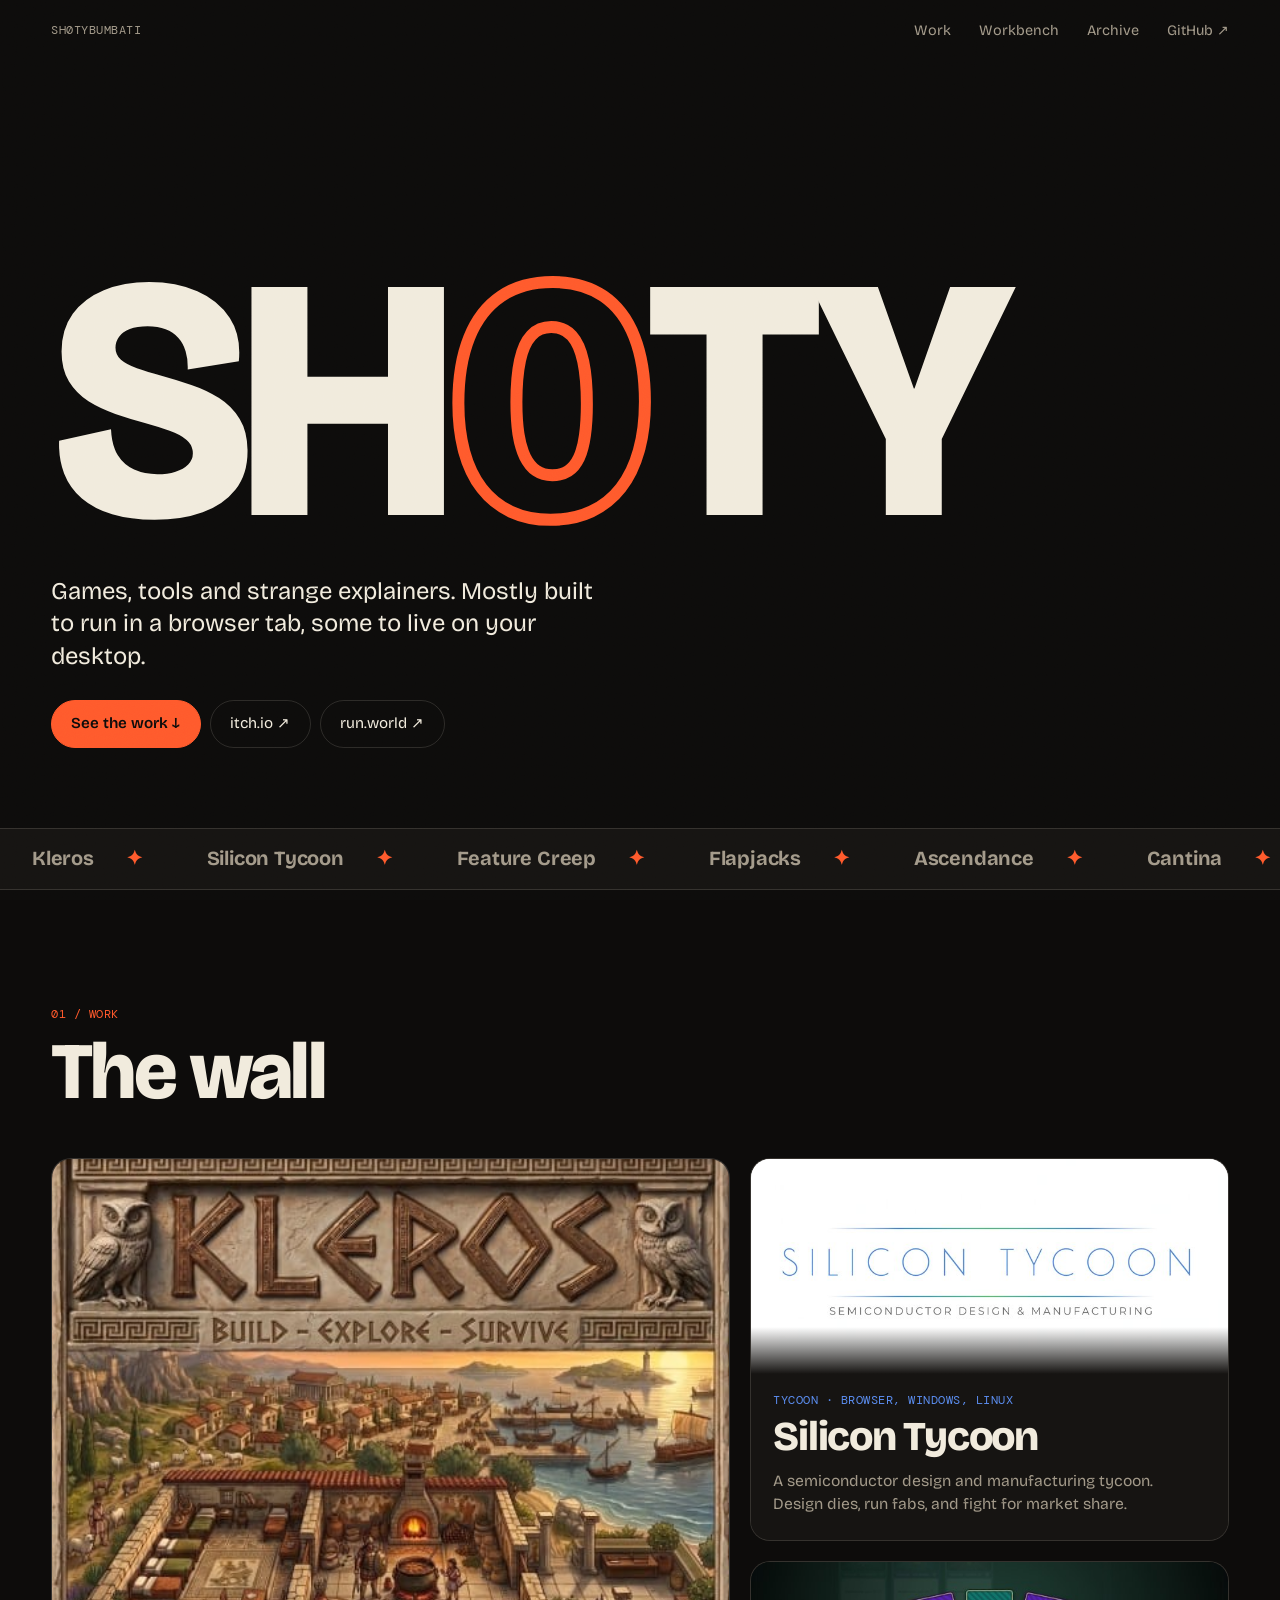
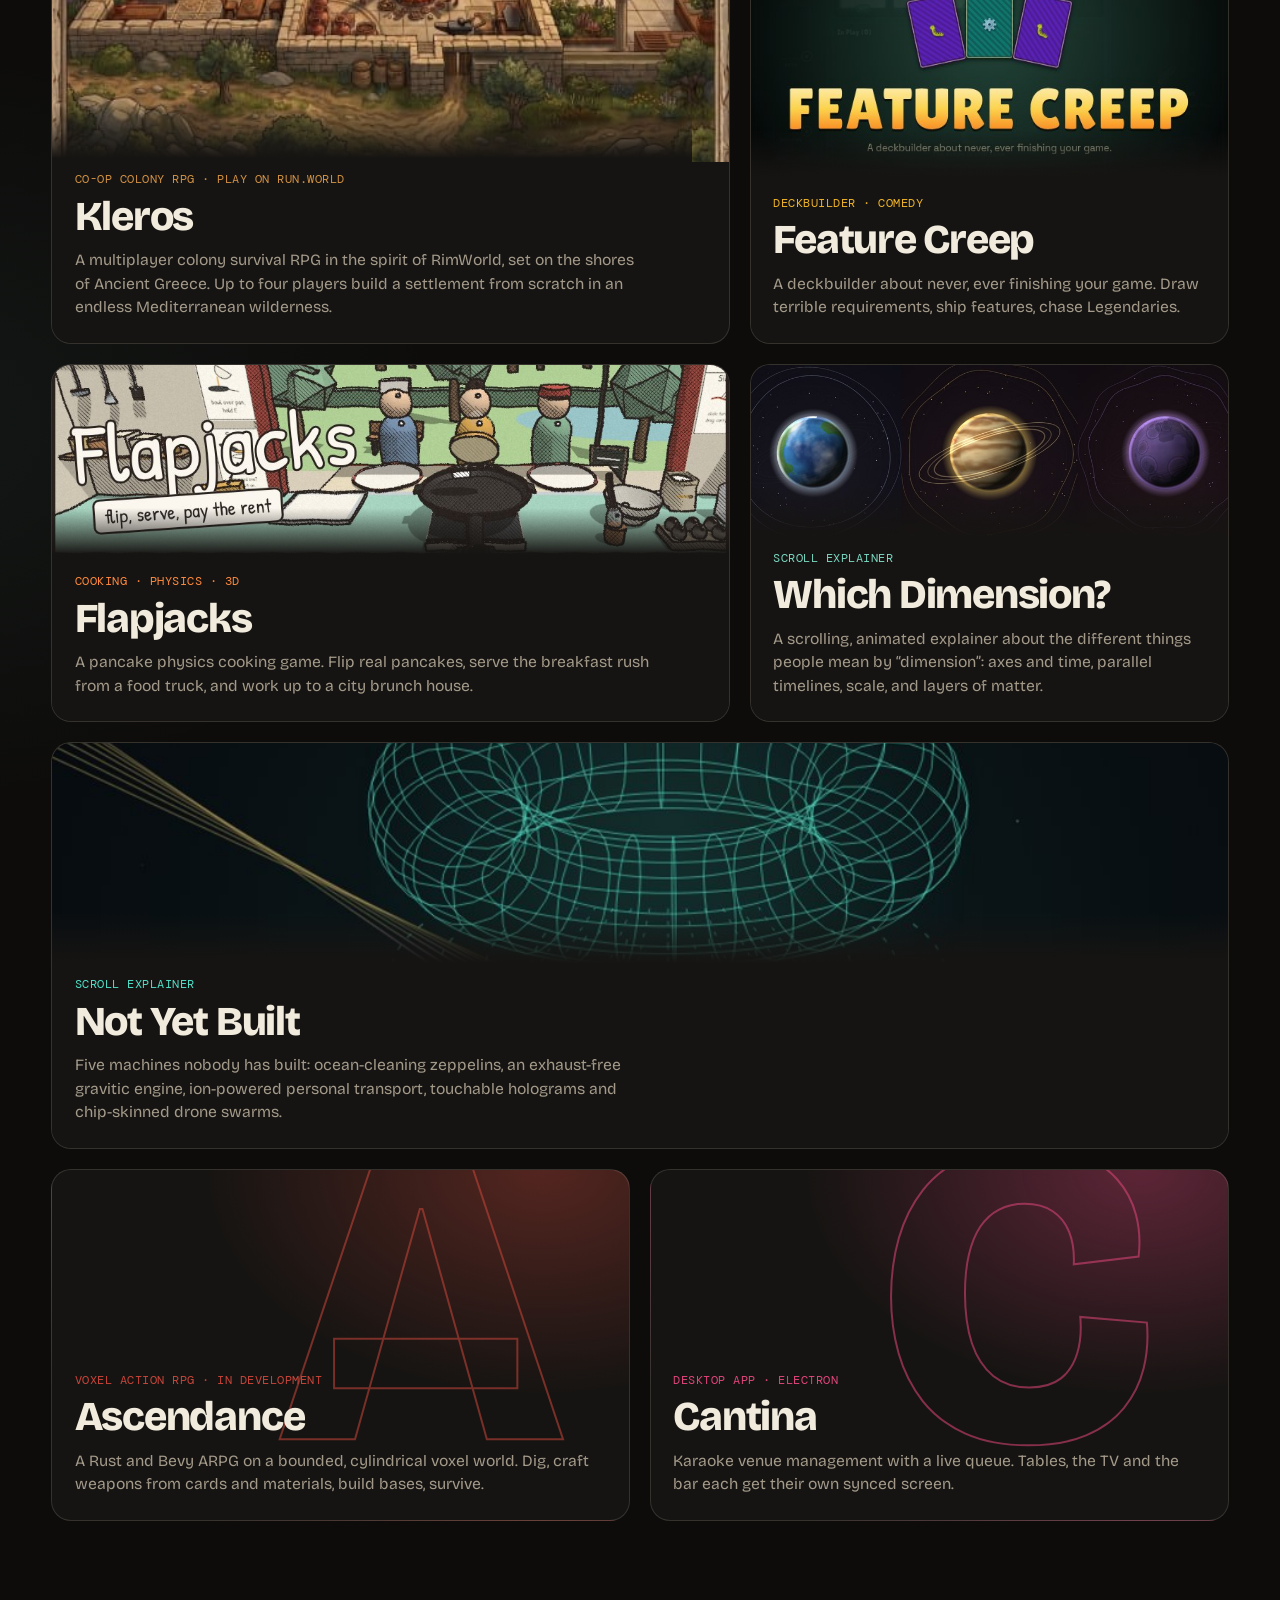
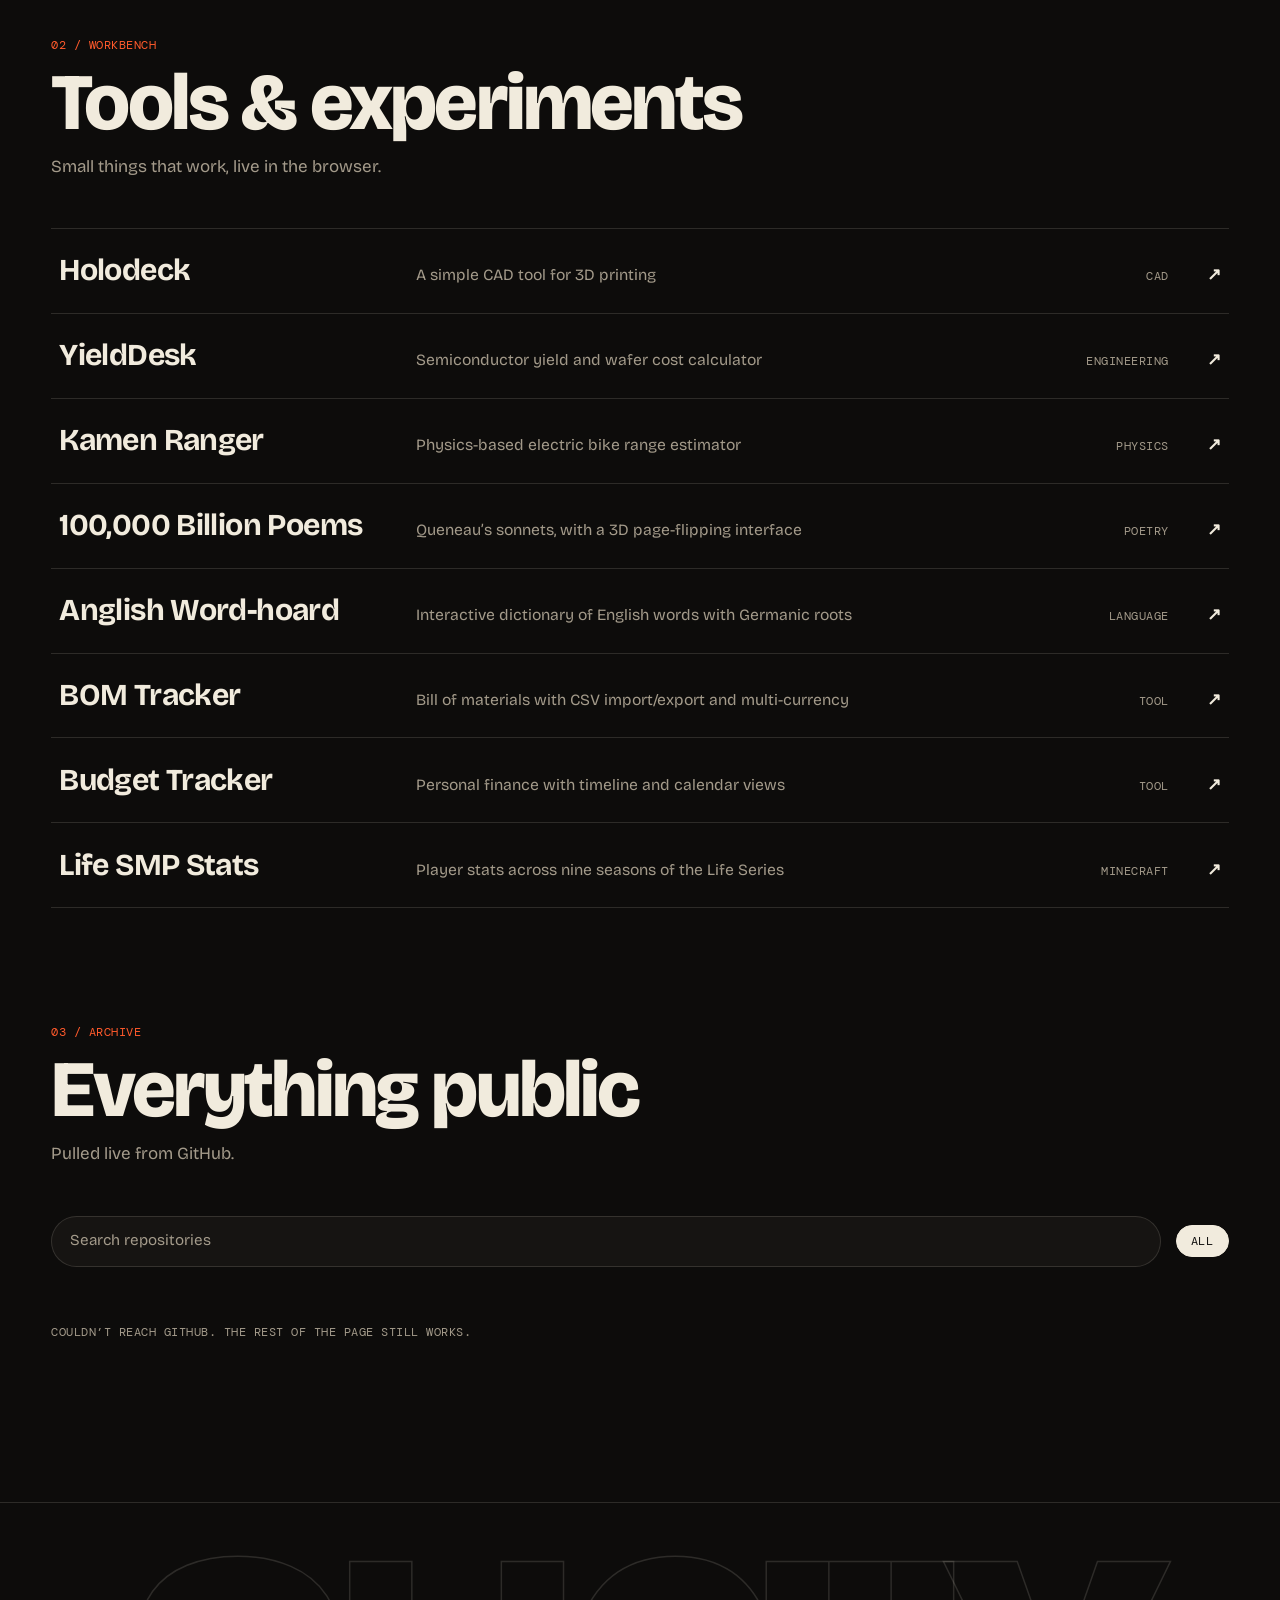
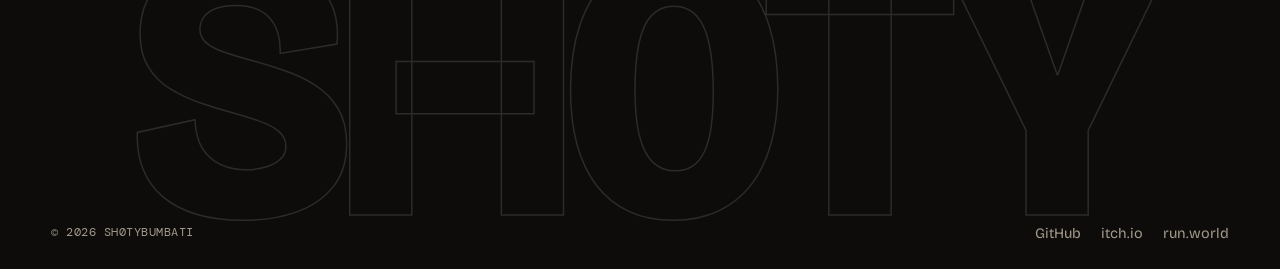
==== commit dad681c1: "Add Not Yet Built featured card Co-Authored-By: Claude Sonnet 5.5 <noreply@anthropic.com>" ====
--- a/index.html
+++ b/index.html
@@ -104,6 +104,16 @@
                     <span class="go" aria-hidden="true">↗</span>
                 </a>
 
+                <a class="tile t-nyb" style="--c:#50e1c8" href="not-yet-built/" target="_blank" rel="noopener">
+                    <div class="media" style="background-image:url('assets/img/not-yet-built.jpg')"></div>
+                    <div class="cap">
+                        <span class="mono tag">Scroll explainer</span>
+                        <h3>Not Yet Built</h3>
+                        <p>Five machines nobody has built: ocean-cleaning zeppelins, an exhaust-free gravitic engine, ion-powered personal transport, touchable holograms and chip-skinned drone swarms.</p>
+                    </div>
+                    <span class="go" aria-hidden="true">&#8599;</span>
+                </a>
+
                 <!-- Private repo: no link, no screenshot. Typographic poster instead of a fake one. -->
                 <div class="tile t-asc poster" style="--c:#c8453a">
                     <div class="poster-art" aria-hidden="true">
--- a/style.css
+++ b/style.css
@@ -124,6 +124,7 @@
 .t-creep   { grid-column: span 5; }
 .t-flap    { grid-column: span 7; }
 .t-dim     { grid-column: span 5; }
+.t-nyb     { grid-column: span 12; }
 .t-asc     { grid-column: span 6; }
 .t-cantina { grid-column: span 6; }
 
@@ -219,7 +220,7 @@
 /* ---------- small screens ---------- */
 @media (max-width: 860px) {
     .wall { grid-template-columns: 1fr; }
-    .tile, .t-kleros, .t-silicon, .t-creep, .t-flap, .t-dim, .t-asc, .t-cantina { grid-column: auto; grid-row: auto; }
+    .tile, .t-kleros, .t-silicon, .t-creep, .t-flap, .t-dim, .t-nyb, .t-asc, .t-cantina { grid-column: auto; grid-row: auto; }
     .t-kleros .media { min-height: 18rem; }
     .go { opacity: 1; transform: none; background: var(--c); }
     .bench a { grid-template-columns: 1fr auto; gap: .2rem 1rem; }
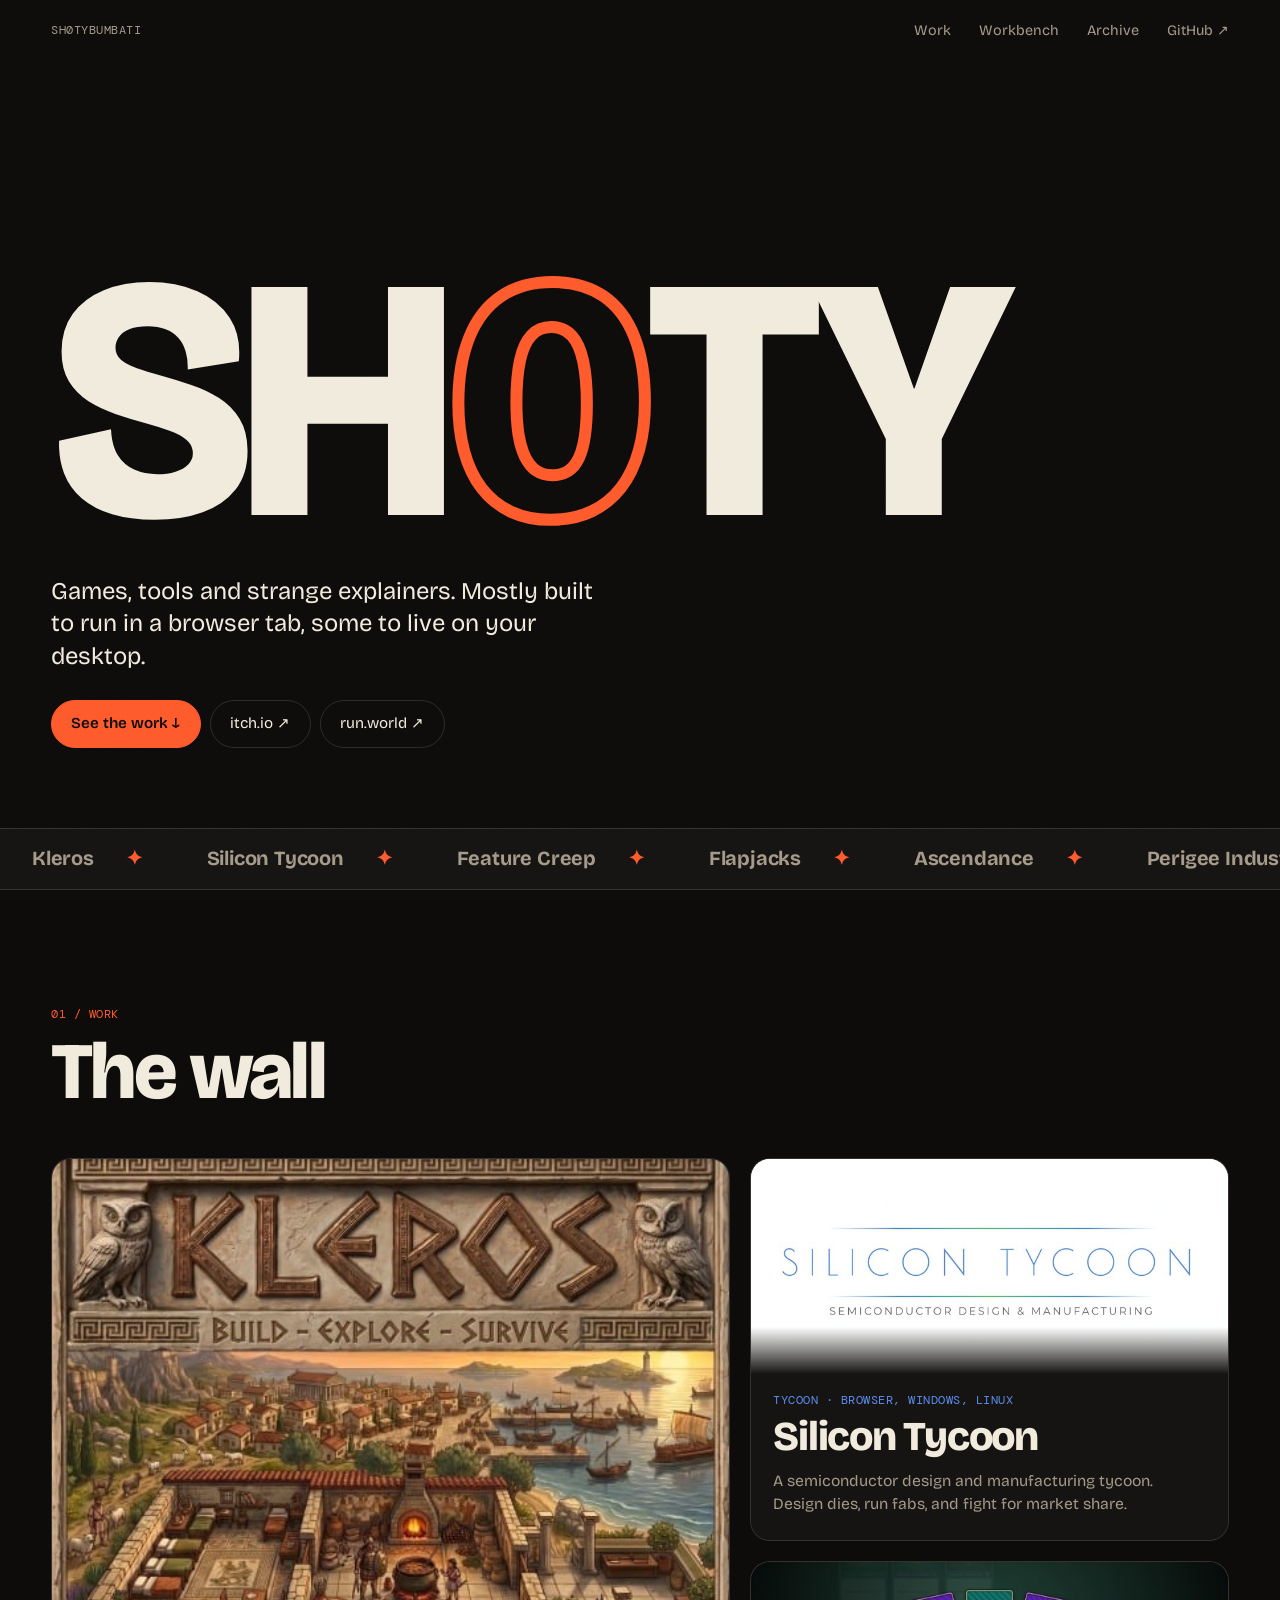
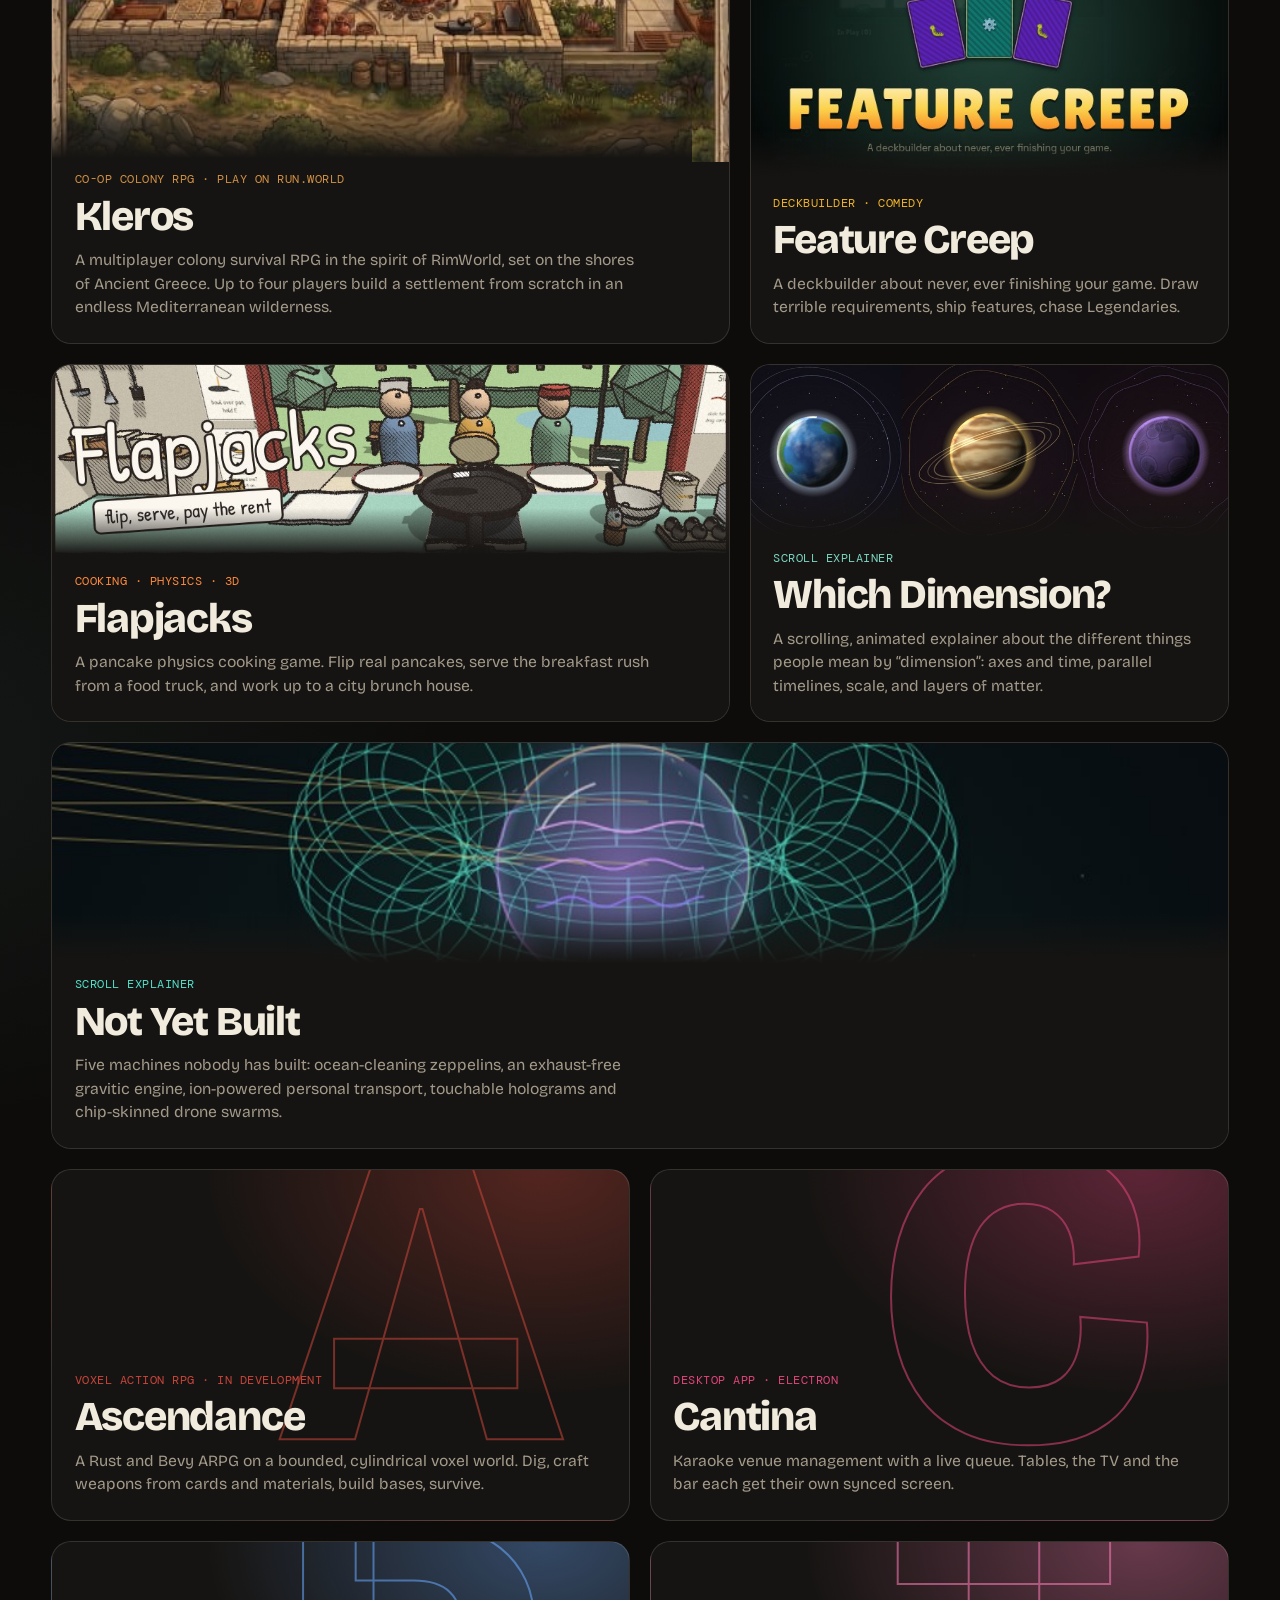
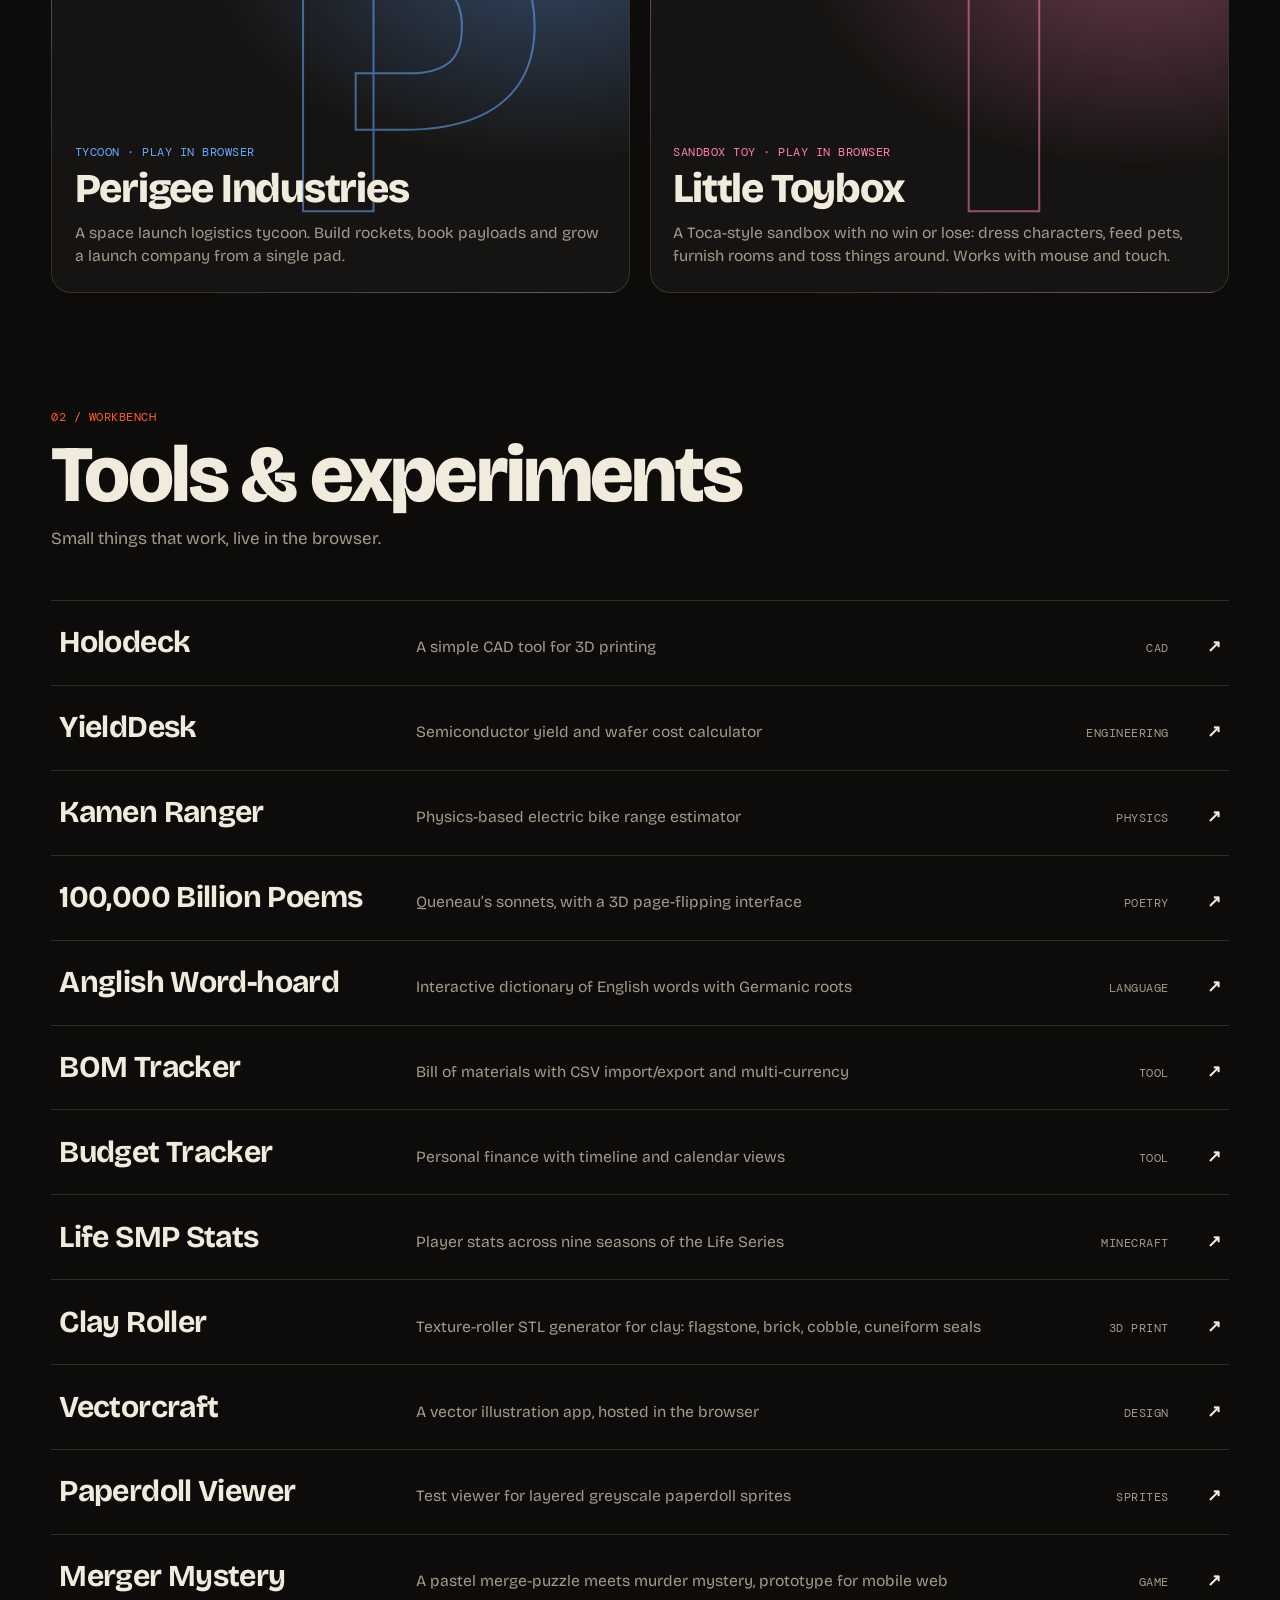
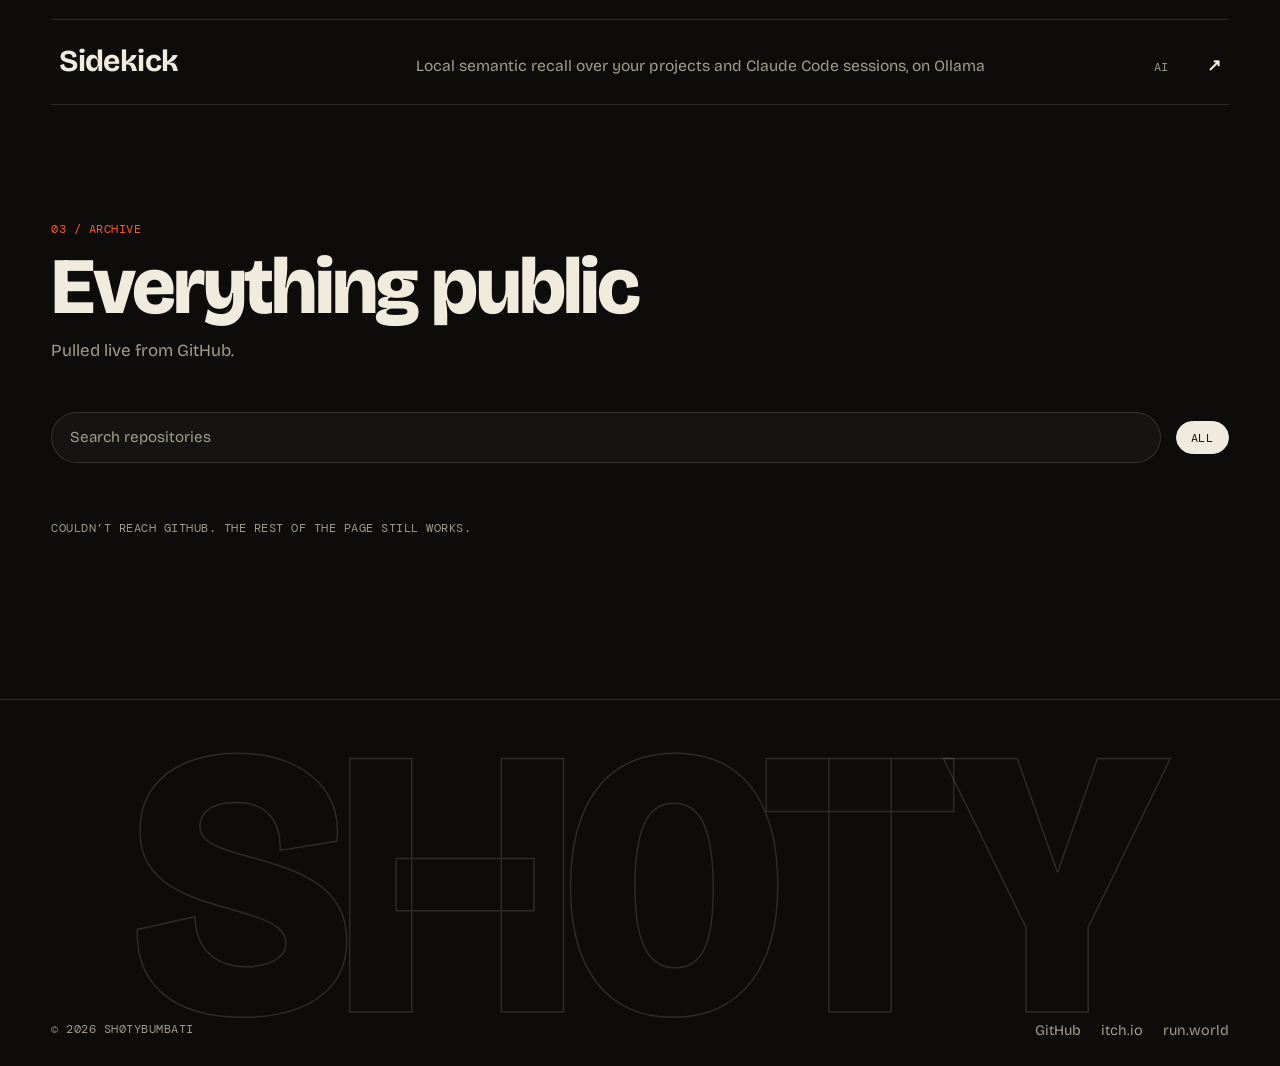
==== commit fb0d4a18: "Add Perigee Industries and Little Toybox tiles; add Clay Roller, Vectorcraft, Paperdoll Viewer, Merg" ====
--- a/index.html
+++ b/index.html
@@ -40,8 +40,8 @@
 
     <div class="ticker" aria-hidden="true">
         <div class="ticker-track">
-            <span>Kleros</span><span>Silicon Tycoon</span><span>Feature Creep</span><span>Flapjacks</span><span>Ascendance</span><span>Cantina</span><span>Which Dimension?</span><span>Holodeck</span>
-            <span>Kleros</span><span>Silicon Tycoon</span><span>Feature Creep</span><span>Flapjacks</span><span>Ascendance</span><span>Cantina</span><span>Which Dimension?</span><span>Holodeck</span>
+            <span>Kleros</span><span>Silicon Tycoon</span><span>Feature Creep</span><span>Flapjacks</span><span>Ascendance</span><span>Perigee Industries</span><span>Little Toybox</span><span>Cantina</span><span>Which Dimension?</span><span>Holodeck</span>
+            <span>Kleros</span><span>Silicon Tycoon</span><span>Feature Creep</span><span>Flapjacks</span><span>Ascendance</span><span>Perigee Industries</span><span>Little Toybox</span><span>Cantina</span><span>Which Dimension?</span><span>Holodeck</span>
         </div>
     </div>
 
@@ -94,7 +94,7 @@
                     <span class="go" aria-hidden="true">↗</span>
                 </a>
 
-                <a class="tile t-dim" style="--c:#7ad7c1" href="dimensions/" target="_blank" rel="noopener">
+                <a class="tile t-dim" style="--c:#7ad7c1" href="https://sh0tybumbati.github.io/dimensions/" target="_blank" rel="noopener">
                     <div class="media" style="background-image:url('assets/img/dimensions.jpg')"></div>
                     <div class="cap">
                         <span class="mono tag">Scroll explainer</span>
@@ -104,7 +104,7 @@
                     <span class="go" aria-hidden="true">↗</span>
                 </a>
 
-                <a class="tile t-nyb" style="--c:#50e1c8" href="not-yet-built/" target="_blank" rel="noopener">
+                <a class="tile t-nyb" style="--c:#50e1c8" href="https://sh0tybumbati.github.io/not-yet-built/" target="_blank" rel="noopener">
                     <div class="media" style="background-image:url('assets/img/not-yet-built.jpg')"></div>
                     <div class="cap">
                         <span class="mono tag">Scroll explainer</span>
@@ -136,6 +136,30 @@
                         <p>Karaoke venue management with a live queue. Tables, the TV and the bar each get their own synced screen.</p>
                     </div>
                     <span class="go" aria-hidden="true">↗</span>
+                </a>
+
+                <a class="tile t-perigee poster" style="--c:#6aa9ff" href="https://sh0tybumbati.github.io/perigee-industries/" target="_blank" rel="noopener">
+                    <div class="poster-art" aria-hidden="true">
+                        <span>P</span>
+                    </div>
+                    <div class="cap">
+                        <span class="mono tag">Tycoon · play in browser</span>
+                        <h3>Perigee Industries</h3>
+                        <p>A space launch logistics tycoon. Build rockets, book payloads and grow a launch company from a single pad.</p>
+                    </div>
+                    <span class="go" aria-hidden="true">&#8599;</span>
+                </a>
+
+                <a class="tile t-toybox poster" style="--c:#ff7eb6" href="https://sh0tybumbati.github.io/toybox/" target="_blank" rel="noopener">
+                    <div class="poster-art" aria-hidden="true">
+                        <span>T</span>
+                    </div>
+                    <div class="cap">
+                        <span class="mono tag">Sandbox toy · play in browser</span>
+                        <h3>Little Toybox</h3>
+                        <p>A Toca-style sandbox with no win or lose: dress characters, feed pets, furnish rooms and toss things around. Works with mouse and touch.</p>
+                    </div>
+                    <span class="go" aria-hidden="true">&#8599;</span>
                 </a>
             </div>
         </section>
@@ -156,6 +180,11 @@
                 <li><a href="https://sh0tybumbati.github.io/bom-tracker/" target="_blank" rel="noopener"><span class="b-name">BOM Tracker</span><span class="b-desc">Bill of materials with CSV import/export and multi-currency</span><span class="mono b-tag">tool</span><span class="b-go" aria-hidden="true">↗</span></a></li>
                 <li><a href="https://sh0tybumbati.github.io/budget-tracker/" target="_blank" rel="noopener"><span class="b-name">Budget Tracker</span><span class="b-desc">Personal finance with timeline and calendar views</span><span class="mono b-tag">tool</span><span class="b-go" aria-hidden="true">↗</span></a></li>
                 <li><a href="https://sh0tybumbati.github.io/life-smp-stats-tracker/" target="_blank" rel="noopener"><span class="b-name">Life SMP Stats</span><span class="b-desc">Player stats across nine seasons of the Life Series</span><span class="mono b-tag">minecraft</span><span class="b-go" aria-hidden="true">↗</span></a></li>
+                <li><a href="https://sh0tybumbati.github.io/clay-roller/" target="_blank" rel="noopener"><span class="b-name">Clay Roller</span><span class="b-desc">Texture-roller STL generator for clay: flagstone, brick, cobble, cuneiform seals</span><span class="mono b-tag">3d print</span><span class="b-go" aria-hidden="true">&#8599;</span></a></li>
+                <li><a href="https://sh0tybumbati.github.io/vectorcraft/" target="_blank" rel="noopener"><span class="b-name">Vectorcraft</span><span class="b-desc">A vector illustration app, hosted in the browser</span><span class="mono b-tag">design</span><span class="b-go" aria-hidden="true">&#8599;</span></a></li>
+                <li><a href="https://sh0tybumbati.github.io/paperdoll-viewer/" target="_blank" rel="noopener"><span class="b-name">Paperdoll Viewer</span><span class="b-desc">Test viewer for layered greyscale paperdoll sprites</span><span class="mono b-tag">sprites</span><span class="b-go" aria-hidden="true">&#8599;</span></a></li>
+                <li><a href="https://sh0tybumbati.github.io/Merger-Mystery/" target="_blank" rel="noopener"><span class="b-name">Merger Mystery</span><span class="b-desc">A pastel merge-puzzle meets murder mystery, prototype for mobile web</span><span class="mono b-tag">game</span><span class="b-go" aria-hidden="true">&#8599;</span></a></li>
+                <li><a href="https://github.com/sh0tybumbati/sidekick" target="_blank" rel="noopener"><span class="b-name">Sidekick</span><span class="b-desc">Local semantic recall over your projects and Claude Code sessions, on Ollama</span><span class="mono b-tag">ai</span><span class="b-go" aria-hidden="true">&#8599;</span></a></li>
             </ul>
         </section>
 
--- a/style.css
+++ b/style.css
@@ -127,6 +127,8 @@
 .t-nyb     { grid-column: span 12; }
 .t-asc     { grid-column: span 6; }
 .t-cantina { grid-column: span 6; }
+.t-perigee { grid-column: span 6; }
+.t-toybox  { grid-column: span 6; }
 
 .media {
     flex: 1; min-height: 14rem; background-size: cover; background-position: center;
@@ -220,7 +222,7 @@
 /* ---------- small screens ---------- */
 @media (max-width: 860px) {
     .wall { grid-template-columns: 1fr; }
-    .tile, .t-kleros, .t-silicon, .t-creep, .t-flap, .t-dim, .t-nyb, .t-asc, .t-cantina { grid-column: auto; grid-row: auto; }
+    .tile, .t-kleros, .t-silicon, .t-creep, .t-flap, .t-dim, .t-nyb, .t-asc, .t-cantina, .t-perigee, .t-toybox { grid-column: auto; grid-row: auto; }
     .t-kleros .media { min-height: 18rem; }
     .go { opacity: 1; transform: none; background: var(--c); }
     .bench a { grid-template-columns: 1fr auto; gap: .2rem 1rem; }
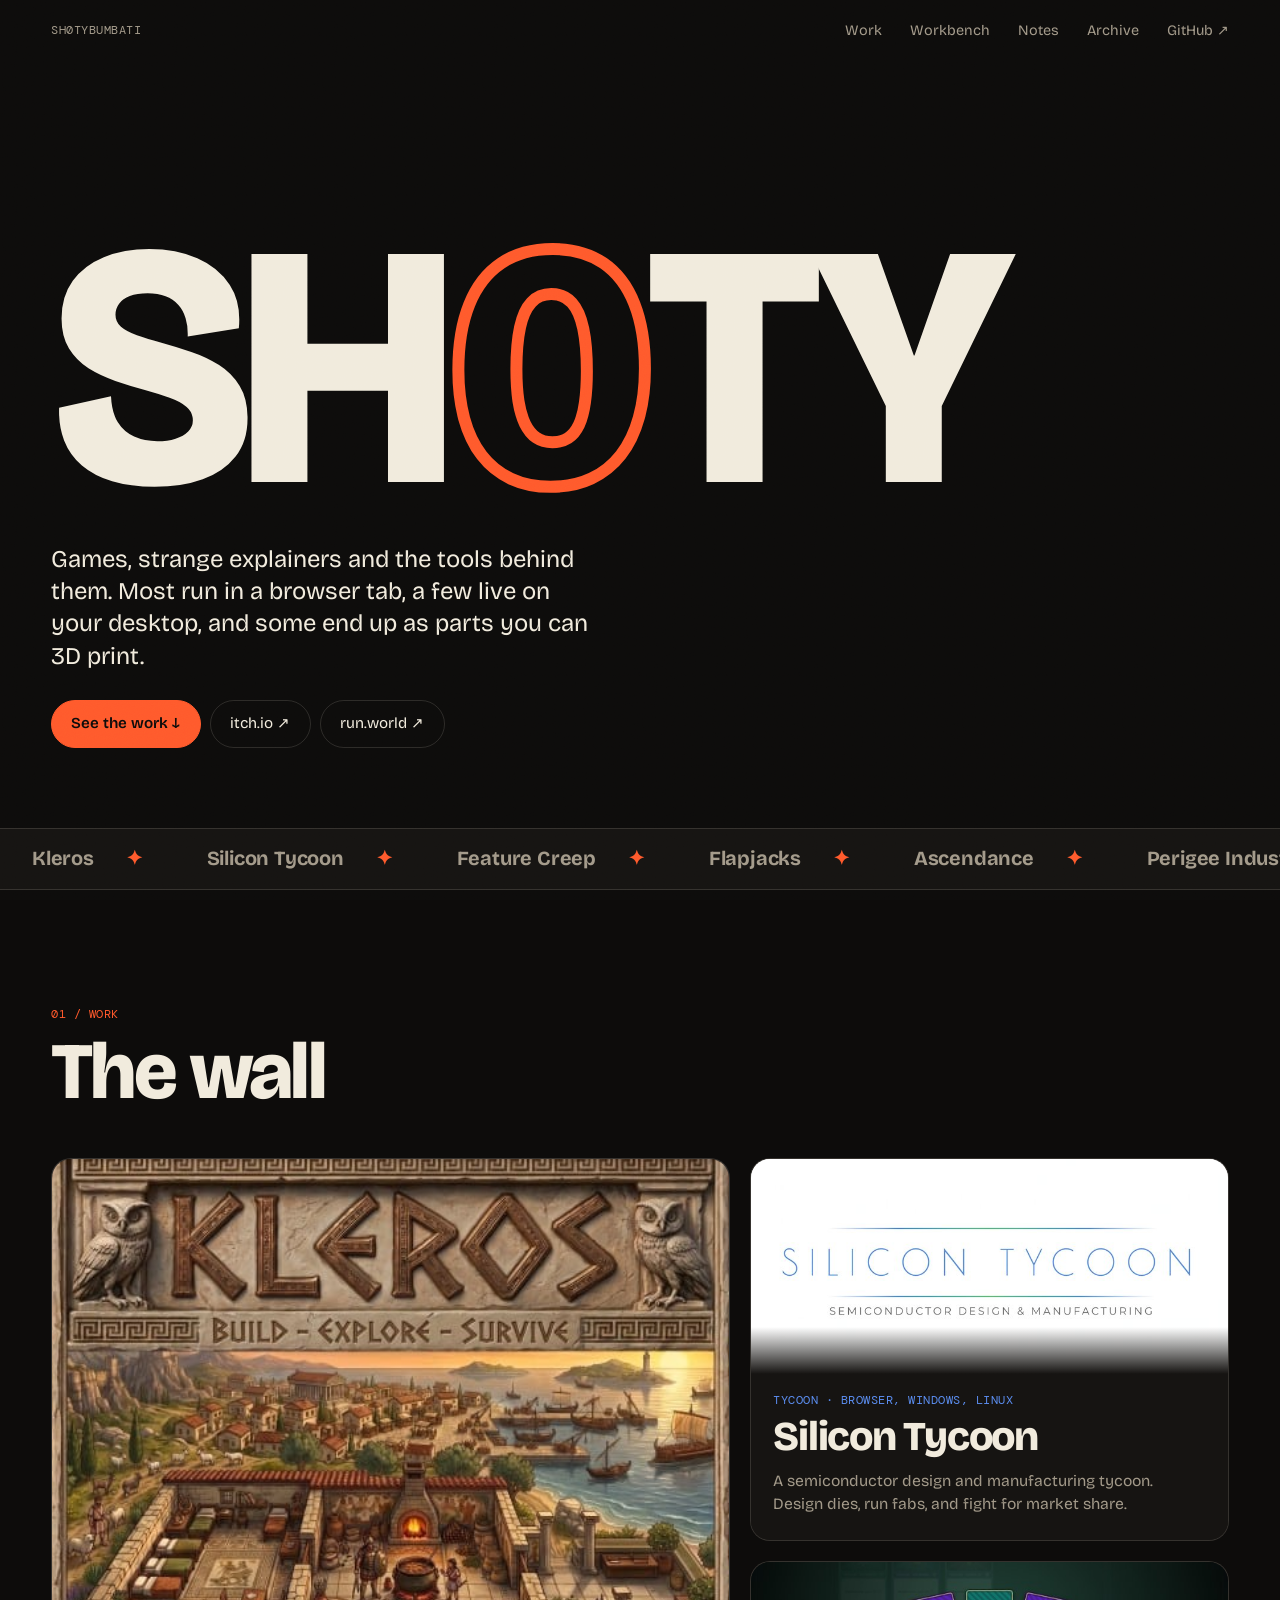
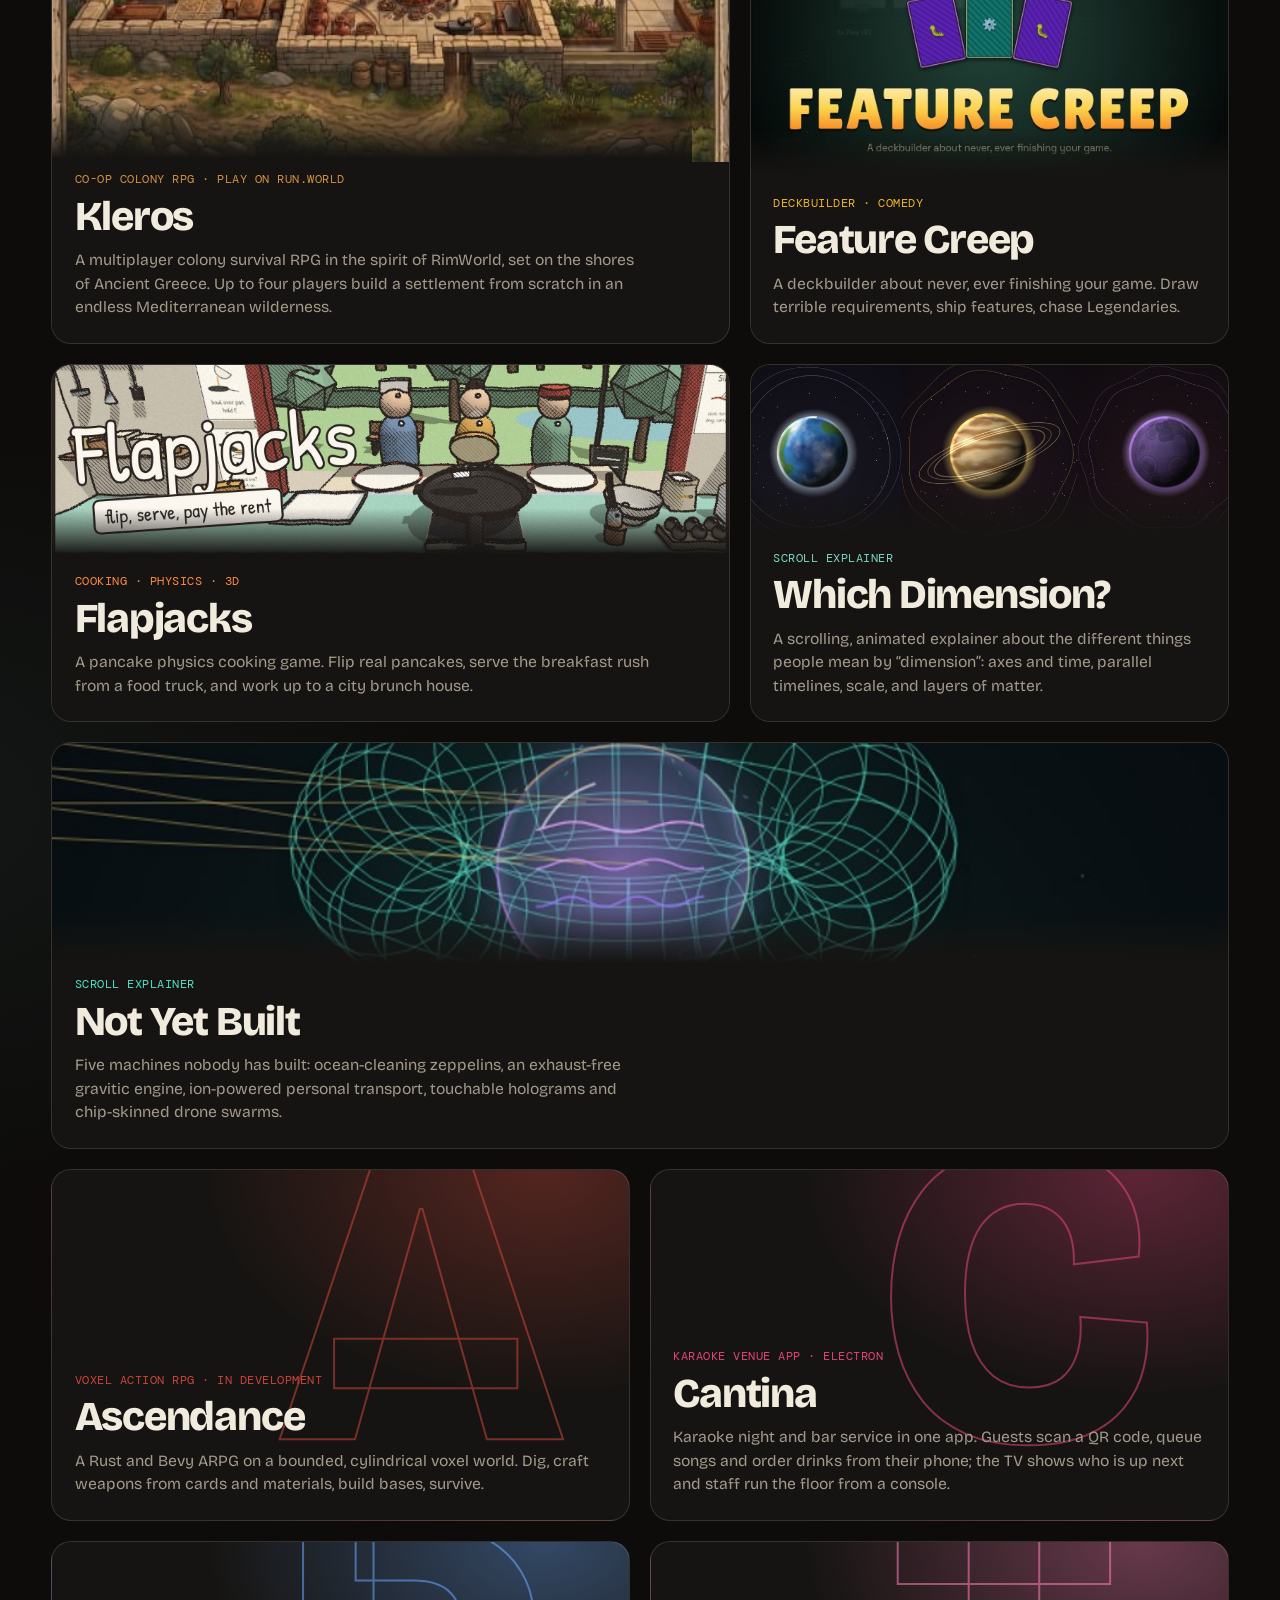
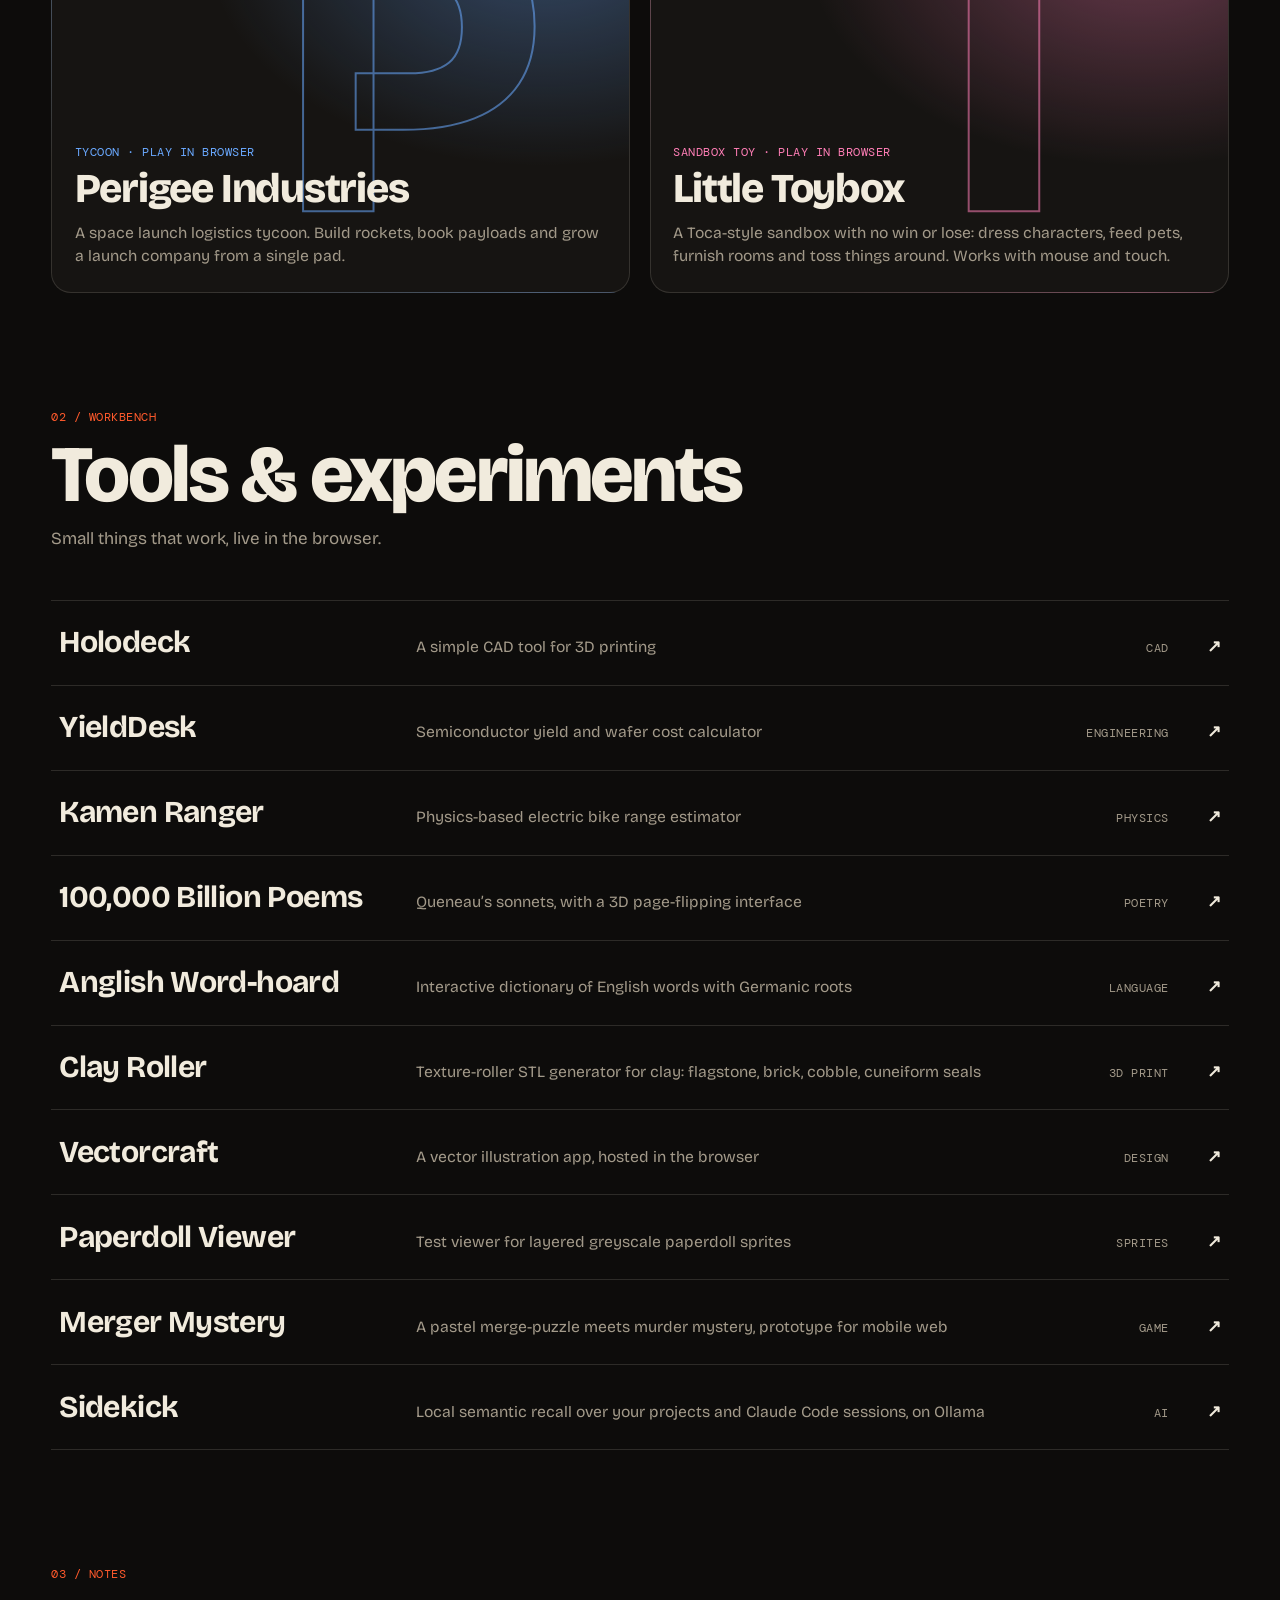
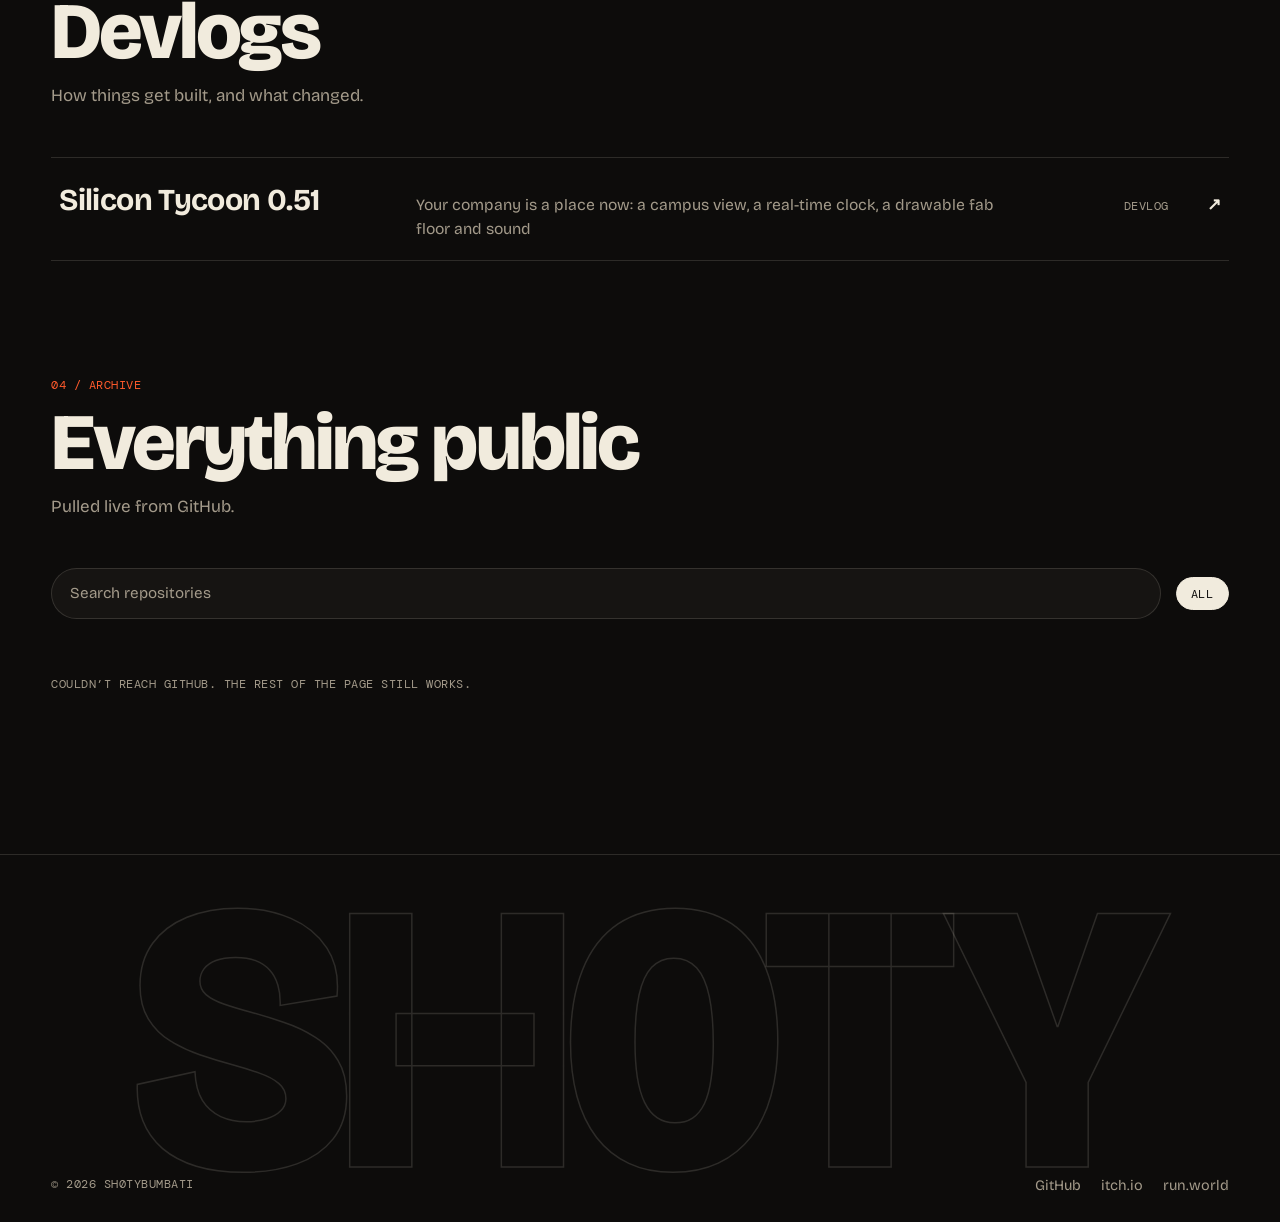
==== commit 14019c72: "Portfolio cleanup: Cantina copy, new lede, cull workbench, Notes section with Silicon Tycoon 0.51 de" ====
--- a/index.html
+++ b/index.html
@@ -21,6 +21,7 @@
             <span class="topbar-links">
                 <a href="#wall">Work</a>
                 <a href="#bench">Workbench</a>
+                <a href="#notes">Notes</a>
                 <a href="#archive">Archive</a>
                 <a href="https://github.com/sh0tybumbati" target="_blank" rel="noopener">GitHub&nbsp;↗</a>
             </span>
@@ -29,7 +30,7 @@
         <h1 class="wordmark" aria-label="Sh0ty">
             <span>SH</span><span class="zero">0</span><span>TY</span>
         </h1>
-        <p class="lede">Games, tools and strange explainers. Mostly built to run in a browser tab, some to live on your desktop.</p>
+        <p class="lede">Games, strange explainers and the tools behind them. Most run in a browser tab, a few live on your desktop, and some end up as parts you can 3D print.</p>
 
         <div class="hero-cta">
             <a class="pill pill-solid" href="#wall">See the work <span aria-hidden="true">↓</span></a>
@@ -126,14 +127,14 @@
                     </div>
                 </div>
 
-                <a class="tile t-cantina poster" style="--c:#e0457b" href="https://github.com/sh0tybumbati/Okibar" target="_blank" rel="noopener">
+                <a class="tile t-cantina poster" style="--c:#e0457b" href="https://github.com/sh0tybumbati/cantina" target="_blank" rel="noopener">
                     <div class="poster-art" aria-hidden="true">
                         <span>C</span>
                     </div>
                     <div class="cap">
-                        <span class="mono tag">Desktop app · Electron</span>
+                        <span class="mono tag">Karaoke venue app · Electron</span>
                         <h3>Cantina</h3>
-                        <p>Karaoke venue management with a live queue. Tables, the TV and the bar each get their own synced screen.</p>
+                        <p>Karaoke night and bar service in one app. Guests scan a QR code, queue songs and order drinks from their phone; the TV shows who is up next and staff run the floor from a console.</p>
                     </div>
                     <span class="go" aria-hidden="true">↗</span>
                 </a>
@@ -177,9 +178,6 @@
                 <li><a href="https://sh0tybumbati.github.io/Kamen-Ranger/" target="_blank" rel="noopener"><span class="b-name">Kamen Ranger</span><span class="b-desc">Physics-based electric bike range estimator</span><span class="mono b-tag">physics</span><span class="b-go" aria-hidden="true">↗</span></a></li>
                 <li><a href="https://sh0tybumbati.github.io/100k-billion-poems/" target="_blank" rel="noopener"><span class="b-name">100,000 Billion Poems</span><span class="b-desc">Queneau&rsquo;s sonnets, with a 3D page-flipping interface</span><span class="mono b-tag">poetry</span><span class="b-go" aria-hidden="true">↗</span></a></li>
                 <li><a href="https://sh0tybumbati.github.io/Anglish-Word-hoard/" target="_blank" rel="noopener"><span class="b-name">Anglish Word-hoard</span><span class="b-desc">Interactive dictionary of English words with Germanic roots</span><span class="mono b-tag">language</span><span class="b-go" aria-hidden="true">↗</span></a></li>
-                <li><a href="https://sh0tybumbati.github.io/bom-tracker/" target="_blank" rel="noopener"><span class="b-name">BOM Tracker</span><span class="b-desc">Bill of materials with CSV import/export and multi-currency</span><span class="mono b-tag">tool</span><span class="b-go" aria-hidden="true">↗</span></a></li>
-                <li><a href="https://sh0tybumbati.github.io/budget-tracker/" target="_blank" rel="noopener"><span class="b-name">Budget Tracker</span><span class="b-desc">Personal finance with timeline and calendar views</span><span class="mono b-tag">tool</span><span class="b-go" aria-hidden="true">↗</span></a></li>
-                <li><a href="https://sh0tybumbati.github.io/life-smp-stats-tracker/" target="_blank" rel="noopener"><span class="b-name">Life SMP Stats</span><span class="b-desc">Player stats across nine seasons of the Life Series</span><span class="mono b-tag">minecraft</span><span class="b-go" aria-hidden="true">↗</span></a></li>
                 <li><a href="https://sh0tybumbati.github.io/clay-roller/" target="_blank" rel="noopener"><span class="b-name">Clay Roller</span><span class="b-desc">Texture-roller STL generator for clay: flagstone, brick, cobble, cuneiform seals</span><span class="mono b-tag">3d print</span><span class="b-go" aria-hidden="true">&#8599;</span></a></li>
                 <li><a href="https://sh0tybumbati.github.io/vectorcraft/" target="_blank" rel="noopener"><span class="b-name">Vectorcraft</span><span class="b-desc">A vector illustration app, hosted in the browser</span><span class="mono b-tag">design</span><span class="b-go" aria-hidden="true">&#8599;</span></a></li>
                 <li><a href="https://sh0tybumbati.github.io/paperdoll-viewer/" target="_blank" rel="noopener"><span class="b-name">Paperdoll Viewer</span><span class="b-desc">Test viewer for layered greyscale paperdoll sprites</span><span class="mono b-tag">sprites</span><span class="b-go" aria-hidden="true">&#8599;</span></a></li>
@@ -188,9 +186,21 @@
             </ul>
         </section>
 
+        <section id="notes" class="bench-section">
+            <div class="sec-head">
+                <p class="mono kicker">03 / Notes</p>
+                <h2>Devlogs</h2>
+                <p class="sec-sub">How things get built, and what changed.</p>
+            </div>
+
+            <ul class="bench">
+                <li><a href="notes/silicon-tycoon-0-51/"><span class="b-name">Silicon Tycoon 0.51</span><span class="b-desc">Your company is a place now: a campus view, a real-time clock, a drawable fab floor and sound</span><span class="mono b-tag">devlog</span><span class="b-go" aria-hidden="true">&#8599;</span></a></li>
+            </ul>
+        </section>
+
         <section id="archive" class="archive-section">
             <div class="sec-head">
-                <p class="mono kicker">03 / Archive</p>
+                <p class="mono kicker">04 / Archive</p>
                 <h2>Everything public</h2>
                 <p class="sec-sub">Pulled live from GitHub.</p>
             </div>
--- a/style.css
+++ b/style.css
@@ -238,3 +238,17 @@
     *, *::before, *::after { animation: none !important; transition: none !important; }
     .js .hero > *, .js .reveal { opacity: 1; transform: none; }
 }
+
+/* ---------- notes (devlog pages) ---------- */
+.note-top { display: flex; justify-content: space-between; gap: 1rem; padding: 1.5rem clamp(1.25rem, 5vw, 4rem); color: var(--muted); }
+.note-top a:hover { color: var(--paper); }
+.note { max-width: 44rem; margin: 3rem auto 6rem; padding: 0 clamp(1.25rem, 5vw, 2rem); }
+.note h1 { font-size: clamp(2.2rem, 6vw, 3.8rem); line-height: 1.02; letter-spacing: -0.03em; margin: .5rem 0 2rem; }
+.note h2 { font-size: clamp(1.4rem, 3vw, 1.9rem); letter-spacing: -0.02em; margin: 3rem 0 1rem; }
+.note p, .note li { font-size: 1.08rem; line-height: 1.65; color: color-mix(in srgb, var(--paper) 88%, transparent); margin-bottom: 1.1rem; }
+.note ul { padding-left: 1.25rem; list-style: disc; }
+.note a { color: var(--hot); text-decoration: underline; }
+.note code { font-family: var(--mono); font-size: .9em; background: var(--ink-2); padding: .1em .35em; border-radius: .3em; }
+.note figure { margin: 1.75rem 0; }
+.note img { width: 100%; height: auto; border: 1px solid var(--line); border-radius: .9rem; }
+.note figcaption { font-family: var(--mono); font-size: .75rem; color: var(--muted); margin-top: .5rem; }
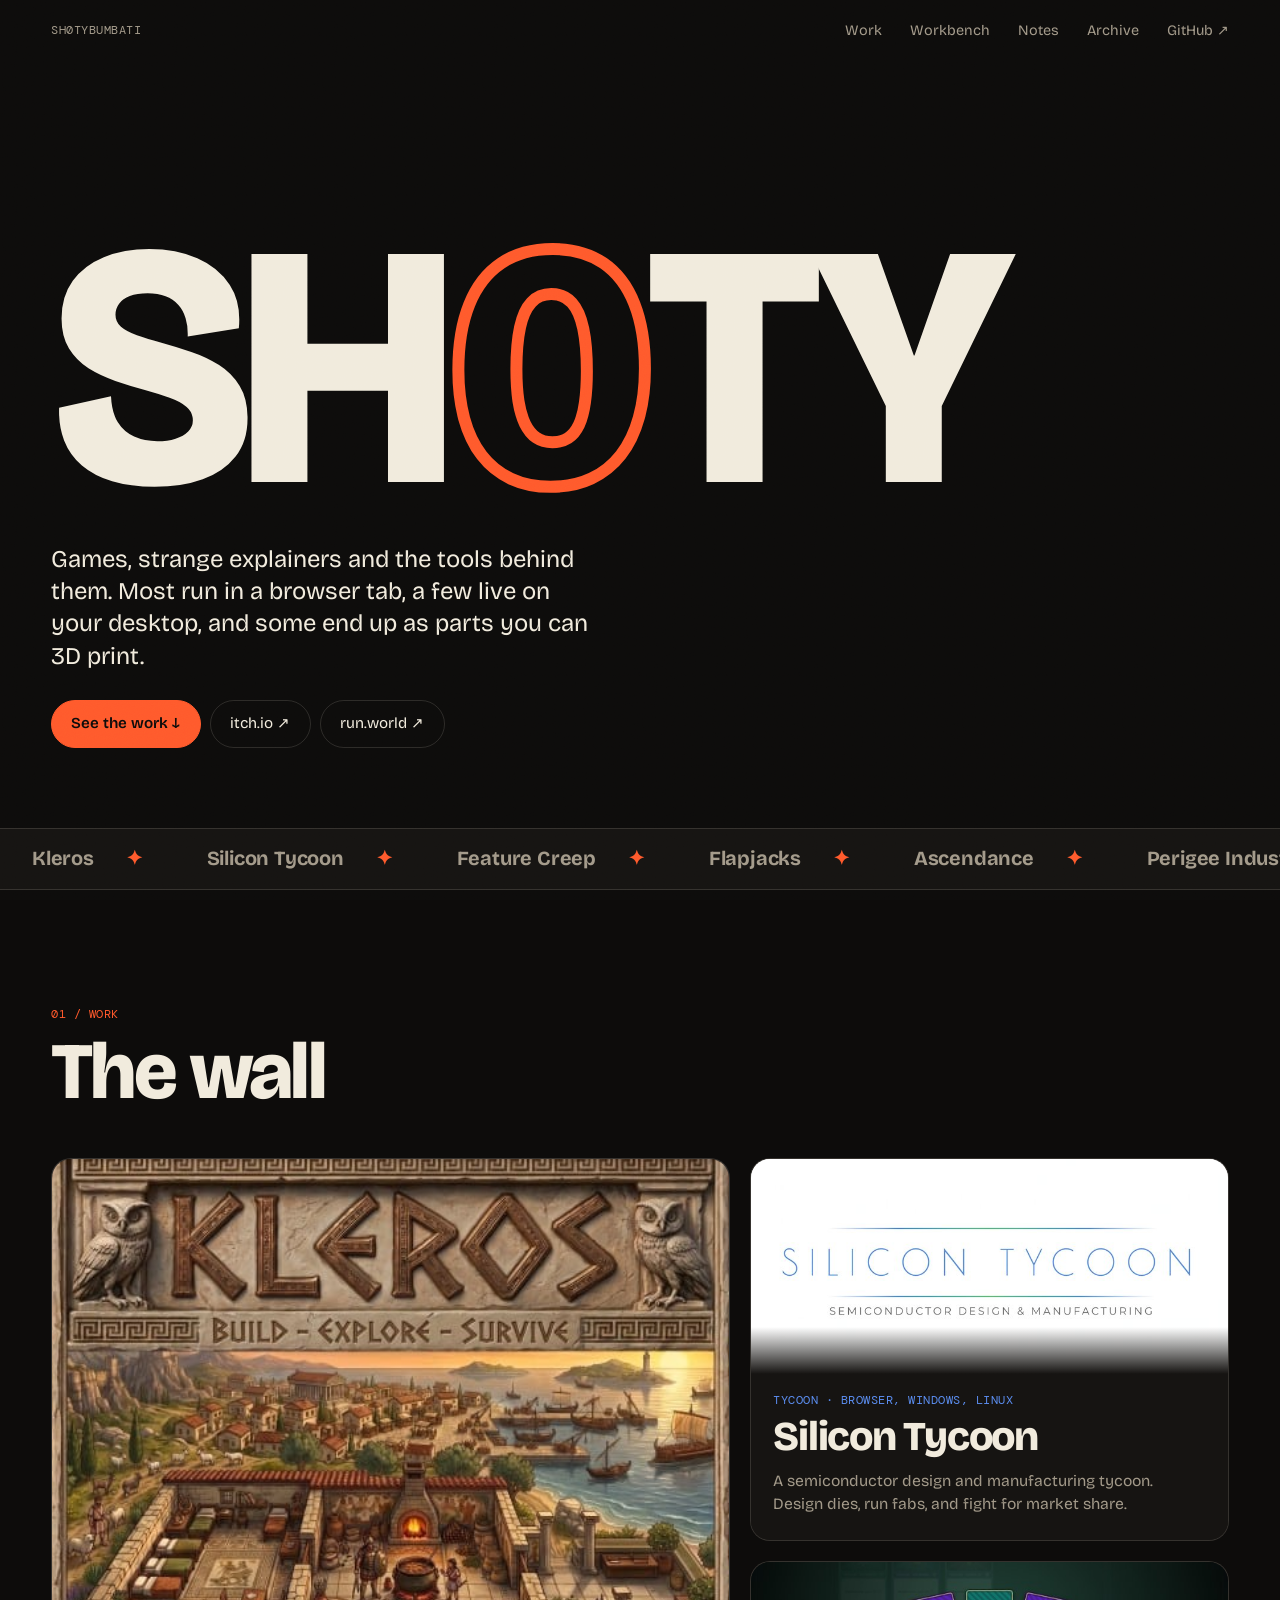
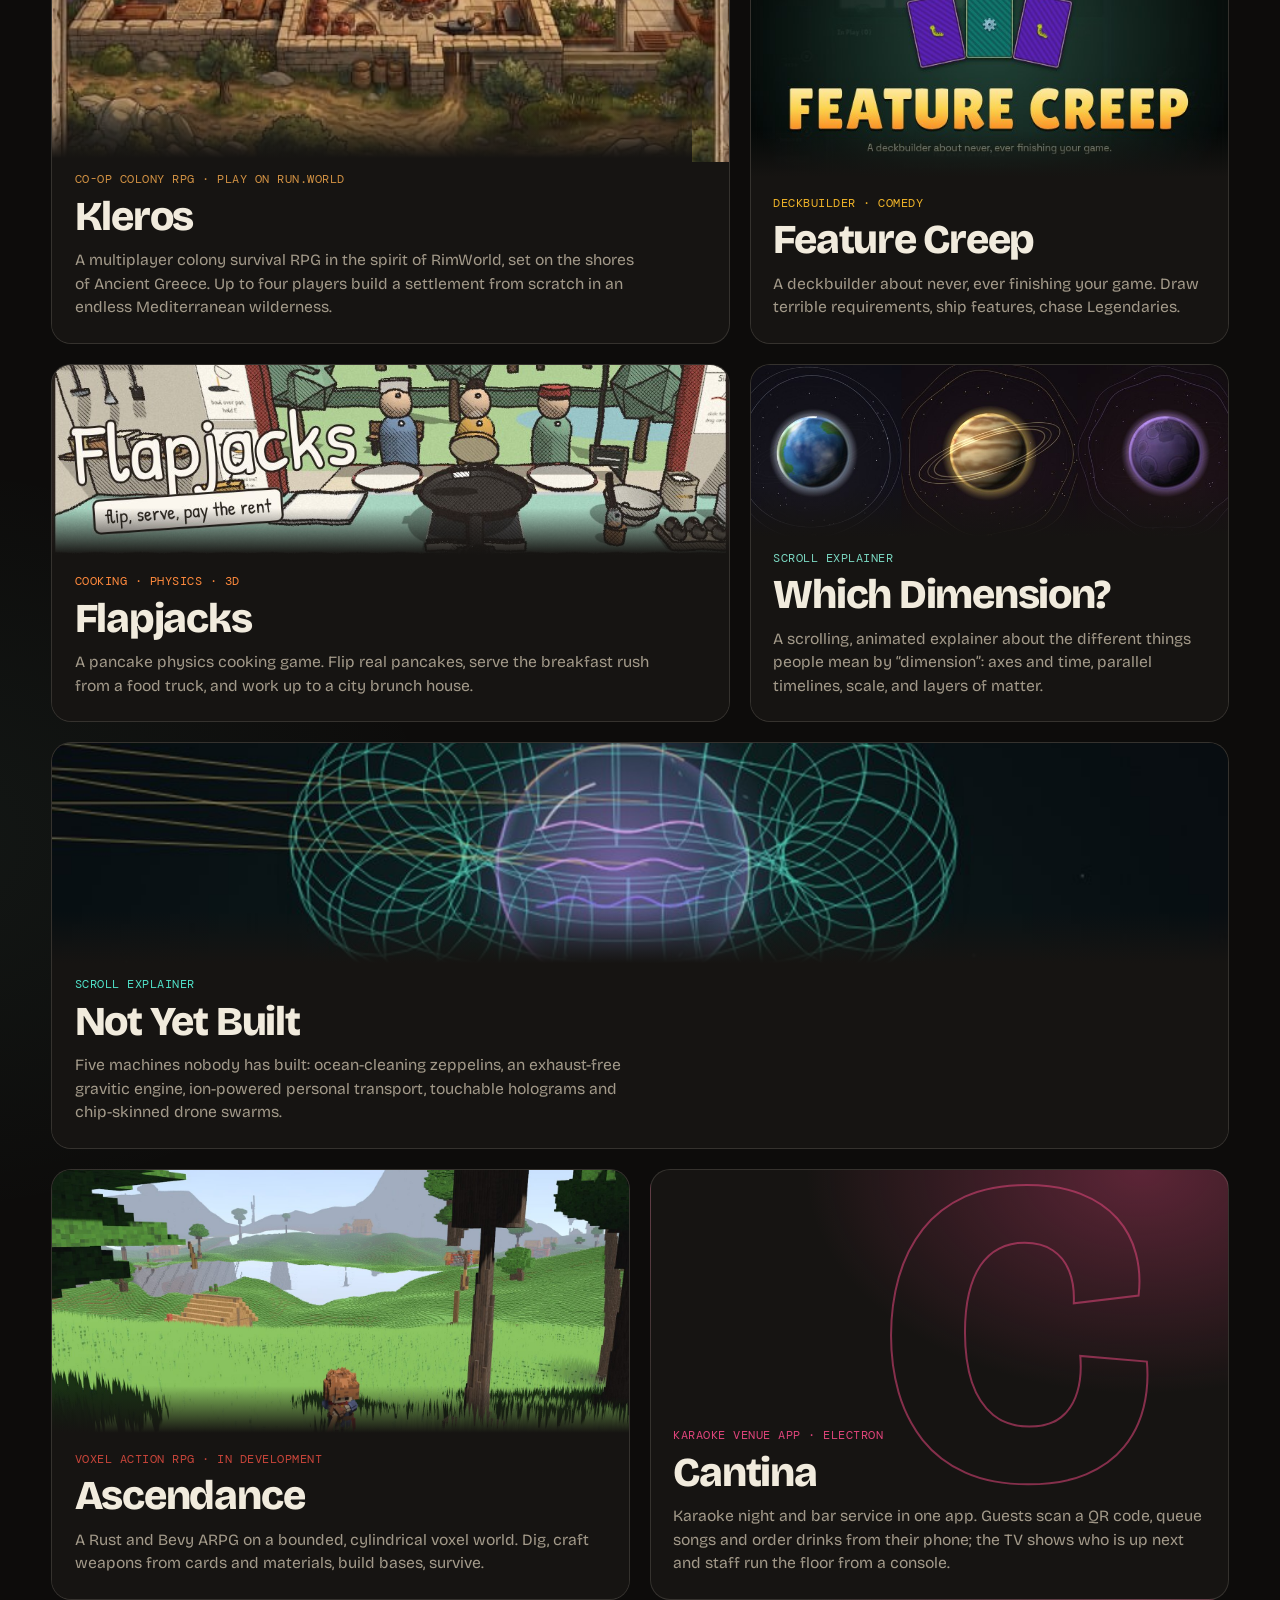
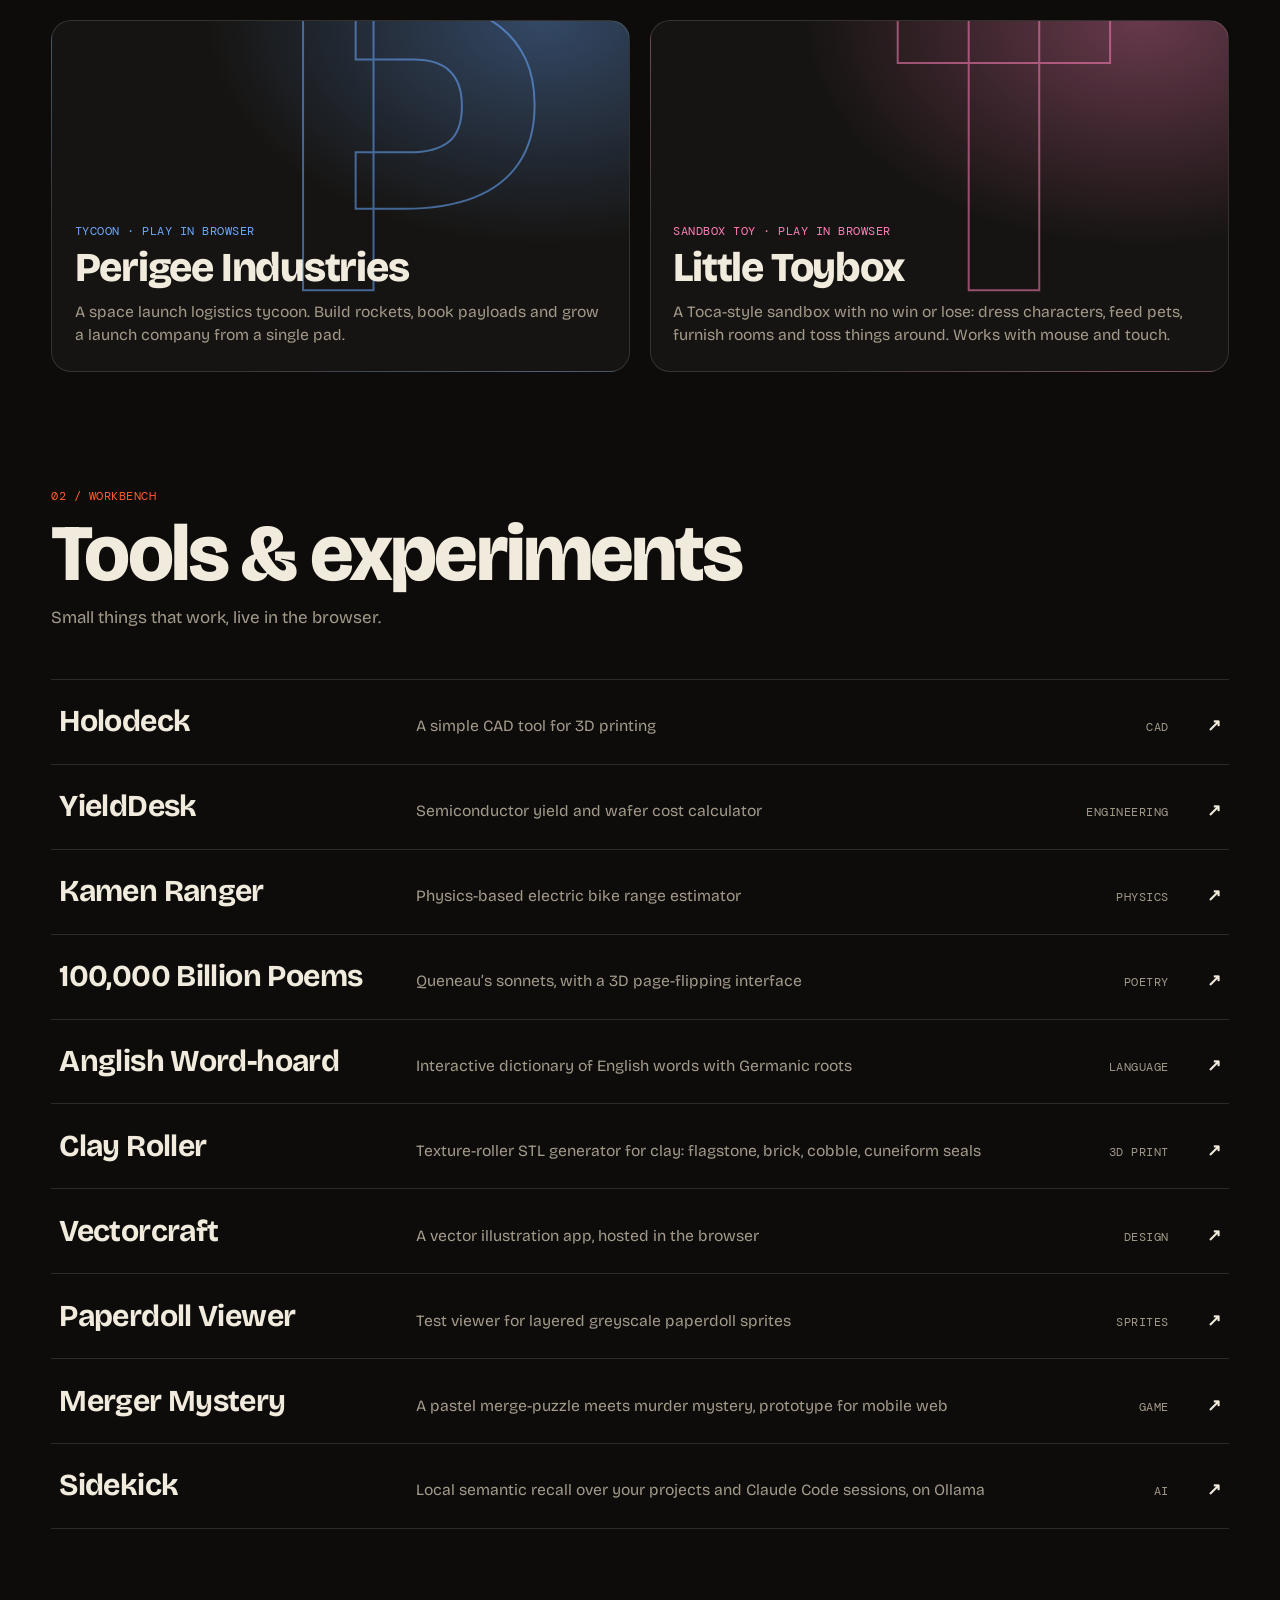
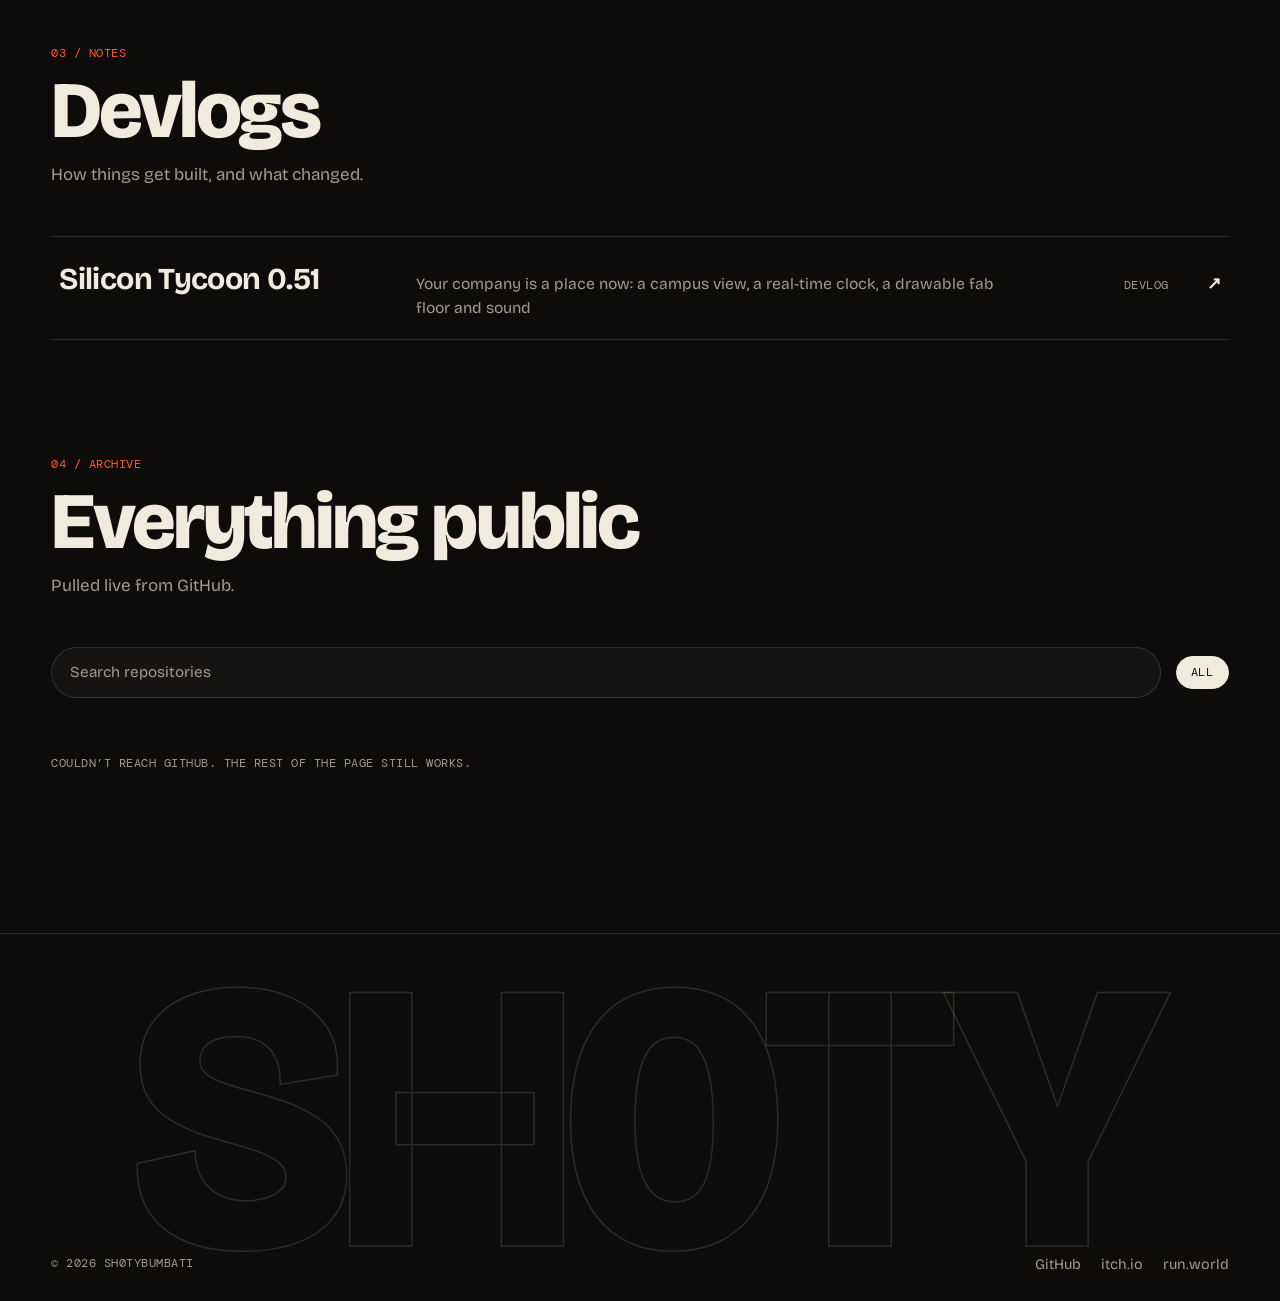
==== commit 8528012f: "Add Ascendance screenshot to its tile Co-Authored-By: Claude Sonnet 5.5 <noreply@anthropic.com> Clau" ====
--- a/index.html
+++ b/index.html
@@ -115,11 +115,9 @@
                     <span class="go" aria-hidden="true">&#8599;</span>
                 </a>
 
-                <!-- Private repo: no link, no screenshot. Typographic poster instead of a fake one. -->
-                <div class="tile t-asc poster" style="--c:#c8453a">
-                    <div class="poster-art" aria-hidden="true">
-                        <span>A</span>
-                    </div>
+                <!-- Private repo: no link. -->
+                <div class="tile t-asc" style="--c:#c8453a">
+                    <div class="media" style="background-image:url('assets/img/ascendance.jpg')"></div>
                     <div class="cap">
                         <span class="mono tag">Voxel action RPG · in development</span>
                         <h3>Ascendance</h3>
--- a/style.css
+++ b/style.css
@@ -135,6 +135,7 @@
     transition: transform .8s cubic-bezier(.2,.7,.2,1);
 }
 .t-kleros .media { min-height: 26rem; }
+.t-asc .media { min-height: 17rem; }
 .t-flap .media, .t-dim .media { min-height: 11rem; }
 .media-light { background-color: #fbfbf9; background-size: 100% auto; background-position: center; background-repeat: no-repeat; }
 a.tile:hover .media { transform: scale(1.05); }
